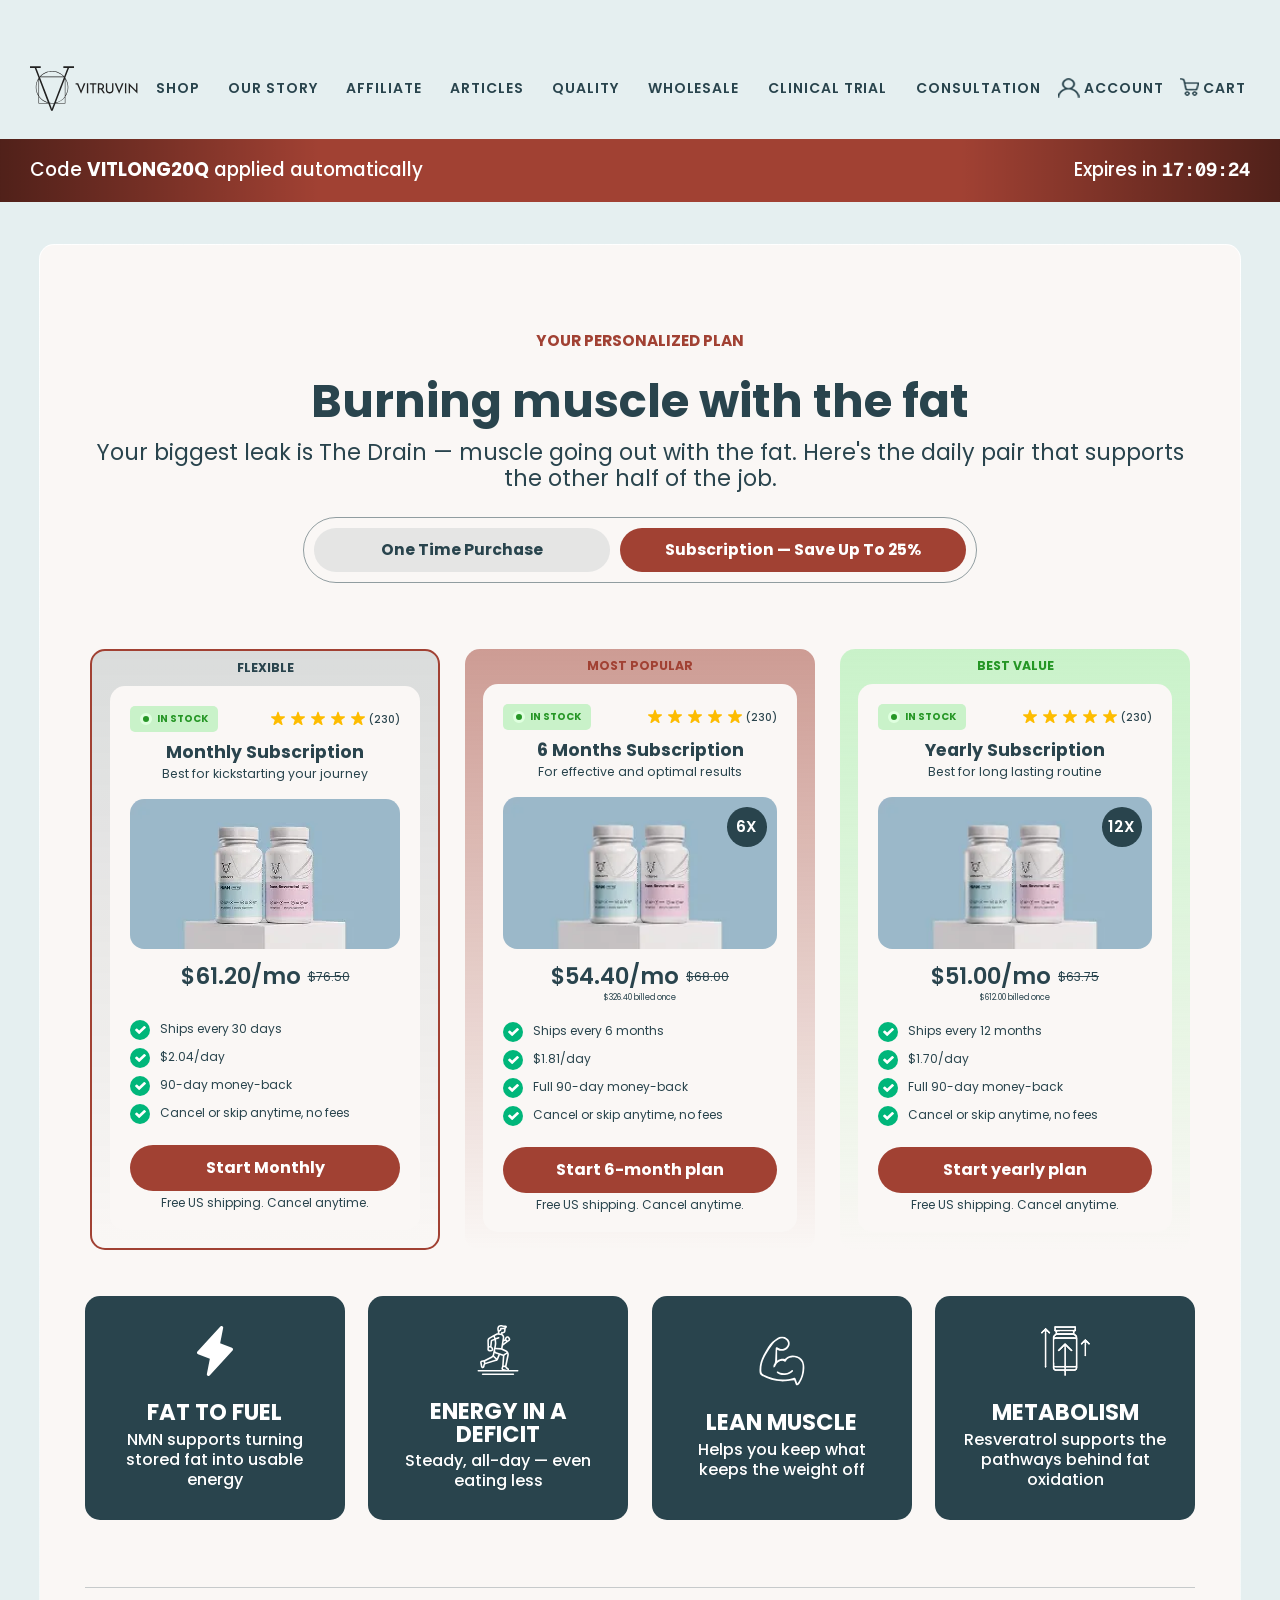
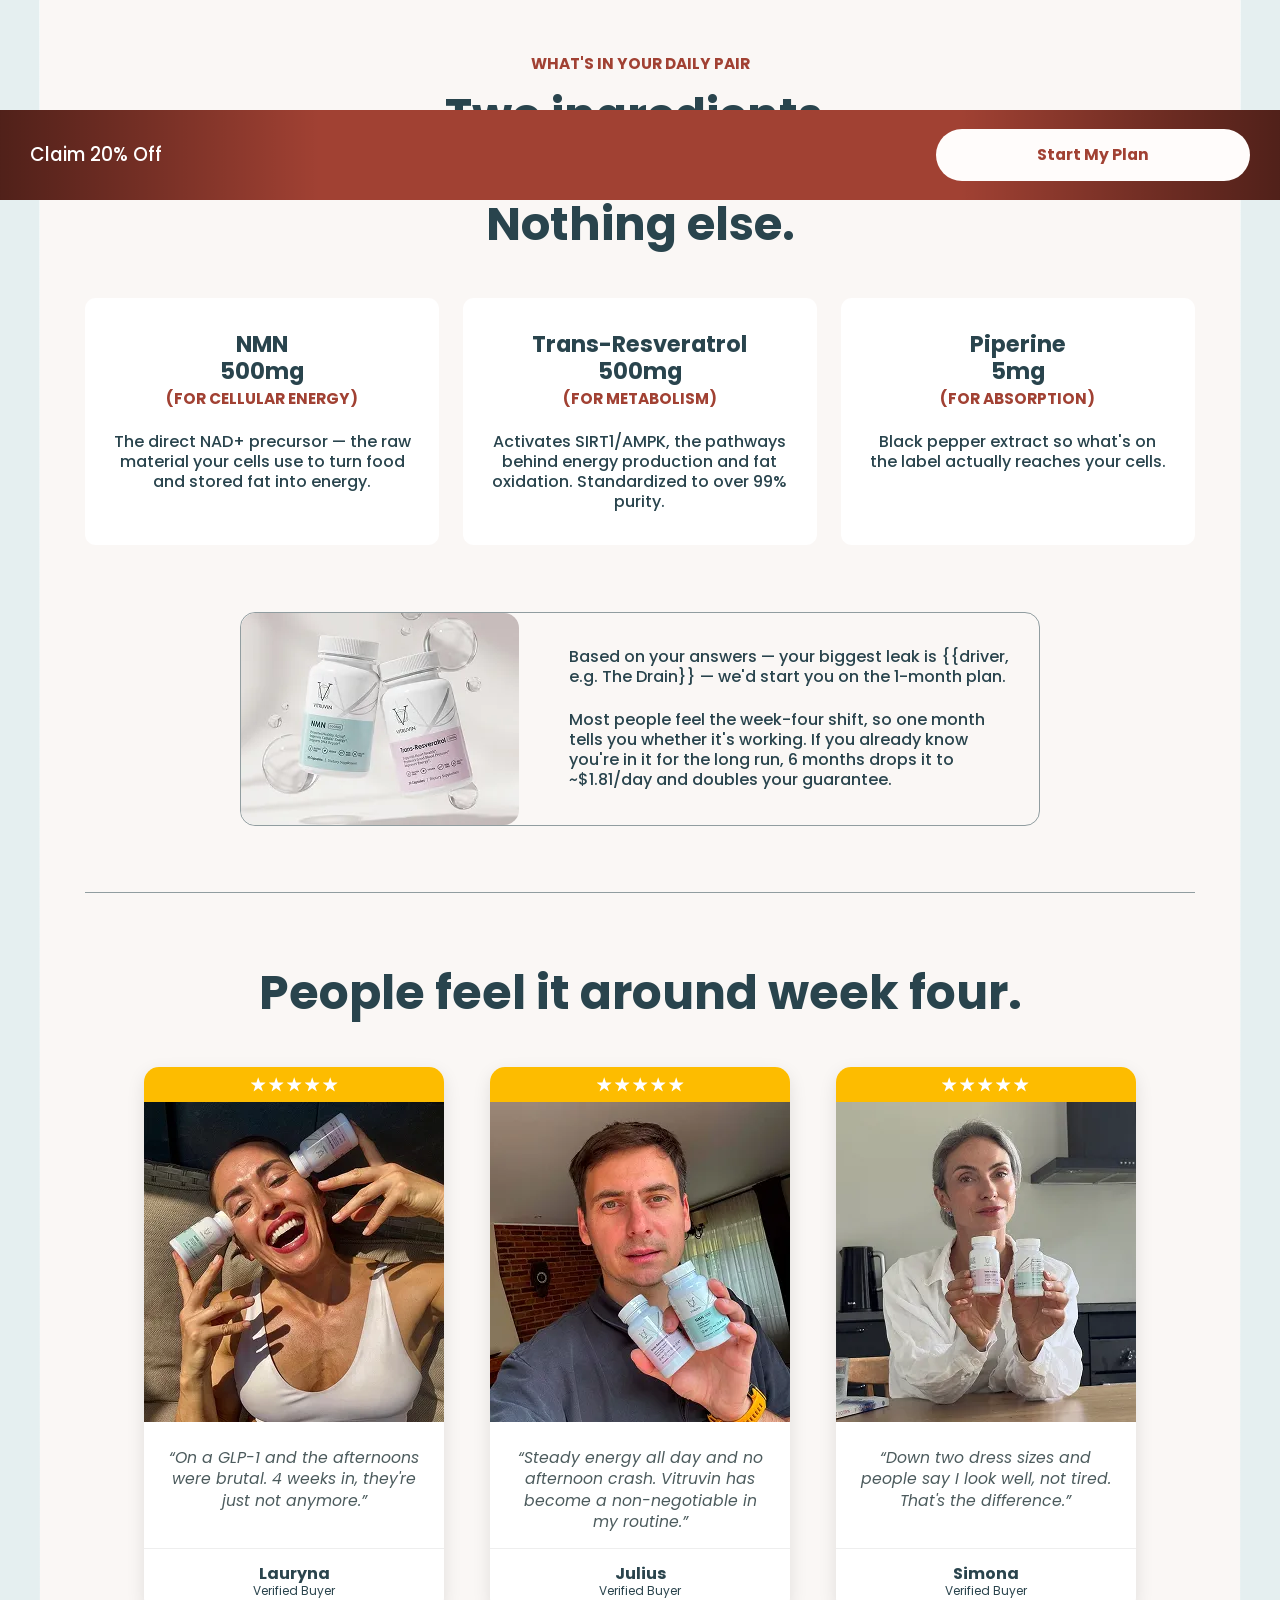
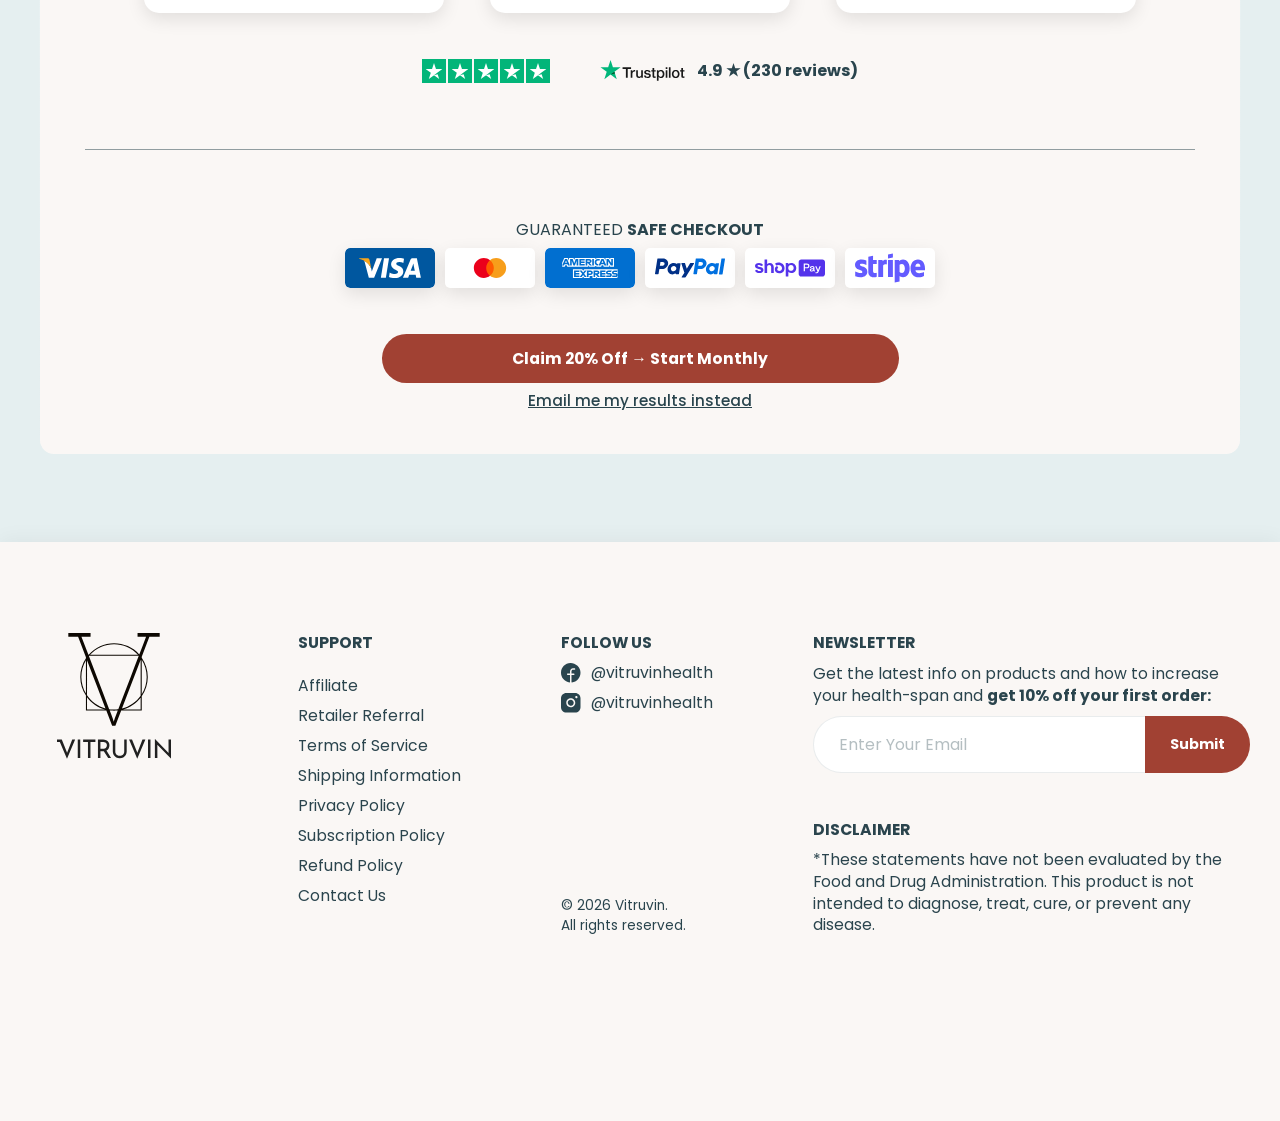
==== product.html @ 8a33e41d "Add files via upload" ====
<!DOCTYPE html>
<html lang="en">

<head>
	<meta charset="UTF-8">
	<meta http-equiv="X-UA-Compatible" content="IE=edge">
	<meta name="viewport" content="width=device-width, initial-scale=1.0">
	<meta name="description" content="Vitruvin">
	<link rel="stylesheet" href="css/main-styles.css">


	<title>Vitruvin</title>
</head>

<body>
	<div class="wrapper">
		<header class="quize-header">
			<div class="quize-header__container">
				<button class='burger-menu'>
					<span class="burger-menu__wrapper">
						<span class='burger-menu__line burger-menu__line-1'></span>
						<span class='burger-menu__line burger-menu__line-2'></span>
						<span class='burger-menu__line burger-menu__line-3'></span>
					</span>
				</button>
				<a href="/" class="quize-header__logo">
					<svg>
						<use xlink:href='img/icons/icons-sprite.svg#logo'></use>
					</svg>
				</a>
				<nav class='header-menu'>
					<ul class='header-menu__list'>
						<li class='header-menu__item'>
							<a href='#' class='header-menu__link'>Shop</a>
						</li>
						<li class='header-menu__item'>
							<a href='#' class='header-menu__link'>Our Story</a>
						</li>
						<li class='header-menu__item'>
							<a href='#' class='header-menu__link'>Affiliate</a>
						</li>
						<li class='header-menu__item'>
							<a href='#' class='header-menu__link'>Articles</a>
						</li>
						<li class='header-menu__item'>
							<a href='#' class='header-menu__link'>Quality</a>
						</li>
						<li class='header-menu__item'>
							<a href='#' class='header-menu__link'>Wholesale</a>
						</li>
						<li class='header-menu__item'>
							<a href='#' class='header-menu__link'>Clinical Trial</a>
						</li>
						<li class='header-menu__item'>
							<a href='#' class='header-menu__link'>Consultation</a>
						</li>
					</ul>
				</nav>
				<div class="quize-header__actions">
					<ul class="quize-header__list">
						<li class="quize-header__item" data-da=".header-menu__list,768,last">
							<a href="#" class="quize-header__link">
								<span class="quize-header__icon">
									<img src="img/icons/person-icon.png" alt="account icon">
								</span>
								<span class="quize-header__text">
									Account
								</span>
							</a>
						</li>
						<li class="quize-header__item">
							<a href="#" class="quize-header__link">
								<span class="quize-header__icon">
									<img src="img/icons/cart-icon.png" alt="cart icon">
								</span>
								<span class="quize-header__text">
									Cart 
								</span>
							</a>
						</li>
					</ul>
				</div>
			</div>
		</header>
		<div class="promotion">
			<div class="promotion__container">
				<div class="promotion__info">
					Code <strong>VITLONG20Q</strong> applied automatically
				</div>
				<div class="promotion__time">
					<span class="promotion__text">
						Expires in
					</span>
					<span class="promotion__time-counter" id="time-counter">

					</span>
				</div>
			</div>
		</div>
		<main class="page page-quize">
			<div class="page__wrapper">
				<section class='hero-products' aria-labelledby='hero-products-title'>
					<div class='hero-products__container hero-products__container-alt'>
						<div class="hero-products__label label">Your personalized plan</div>
						<h1 class="hero-products__title title" id="hero-products-title">
							Burning muscle with the fat
						</h1>
						<div class="hero-products__subtitle">
							Your biggest leak is The Drain — muscle going out with the fat. Here's the daily pair that
							supports the other half of
							the job.
						</div>
						<div class="body-hero-products" data-filter>
							<div class="header-body-hero">
								<div class="header-body-hero__buttons">
									<button type="button" class="header-body-hero__button header-body-hero__button-alt"
										data-filter-category="one-time">
										One Time Purchase
									</button>
									<button type="button" class="header-body-hero__button _active"
										data-filter-category="subscription">
										Subscription — save up to 25%
									</button>
								</div>
							</div>
							<div class="body-hero-products__content">
								<div class="body-hero-products__items">
									<div class="body-hero-products__item" data-filter-content="one-time">
										<div class="body-hero-products__columns">

											<div class="body-hero-products__column body-hero-products__column-one-time">
												<div class="body-hero-products__label">
													ONE TIME PURCHASE
												</div>
												<div class="body-hero-products__wrapper">
													<div class="body-hero-products__header">
														<div class="body-hero-products__stock">
															IN STOCK
														</div>
														<div class="body-hero-products__rating">
															<div class="body-hero-products__stars">
																<div class="body-hero-products__star">
																	<svg>
																		<use
																			xlink:href='img/icons/icons-sprite.svg#rating-star-alt'>
																		</use>
																	</svg>
																</div>
																<div class="body-hero-products__star">
																	<svg>
																		<use
																			xlink:href='img/icons/icons-sprite.svg#rating-star-alt'>
																		</use>
																	</svg>
																</div>
																<div class="body-hero-products__star">
																	<svg>
																		<use
																			xlink:href='img/icons/icons-sprite.svg#rating-star-alt'>
																		</use>
																	</svg>
																</div>
																<div class="body-hero-products__star">
																	<svg>
																		<use
																			xlink:href='img/icons/icons-sprite.svg#rating-star-alt'>
																		</use>
																	</svg>
																</div>
																<div class="body-hero-products__star">
																	<svg>
																		<use
																			xlink:href='img/icons/icons-sprite.svg#rating-star-alt'>
																		</use>
																	</svg>
																</div>
															</div>
															<div class="body-hero-products__counter">
																(230)
															</div>
														</div>
													</div>
													<h2 class="body-hero-products__title">
														Vitruvin Longevity (NMN, Resveratrol)
													</h2>

													<div class="body-hero-products__visual">
														<div class="body-hero-products__image">
															<img src="img/product/product-image.webp"
																alt="product-image">
														</div>

													</div>
													<div class="body-hero-products__price">
														<div class="body-hero-products__price-wrapper">
															<div class="body-hero-products__current-price">
																$68.00
															</div>
															<div class="body-hero-products__discount">
																$85.00
															</div>
														</div>
													</div>
													<div class="body-hero-products__adventages">
														<ul class="body-hero-products__list">
															<li class="body-hero-products__point">
																<div class="body-hero-products__icon">
																	<svg>
																		<use
																			xlink:href='img/icons/icons-sprite.svg#checkmark'>
																		</use>
																	</svg>
																</div>
																<div class="body-hero-products__text">
																	30-day supply - ships once
																</div>
															</li>
															<li class="body-hero-products__point">
																<div class="body-hero-products__icon">
																	<svg>
																		<use
																			xlink:href='img/icons/icons-sprite.svg#checkmark'>
																		</use>
																	</svg>
																</div>
																<div class="body-hero-products__text">
																	Free US shipping
																</div>
															</li>
															<li class="body-hero-products__point">
																<div class="body-hero-products__icon">
																	<svg>
																		<use
																			xlink:href='img/icons/icons-sprite.svg#checkmark'>
																		</use>
																	</svg>
																</div>
																<div class="body-hero-products__text">
																	$2.27/day
																</div>
															</li>
															<li class="body-hero-products__point">
																<div class="body-hero-products__icon">
																	<svg>
																		<use
																			xlink:href='img/icons/icons-sprite.svg#checkmark'>
																		</use>
																	</svg>
																</div>
																<div class="body-hero-products__text">
																	30-day money-back guarantee
																</div>
															</li>
														</ul>
													</div>
													<a href="" class="body-hero-products__button">
														Add to Cart
													</a>
												</div>
											</div>

										</div>
										<div class="order">
											<a href="#" class="order__button order__button-alt">Claim 20% Off → Start Monthly</a>
											<a href="#" class="order__button ">
												Email me my results instead
											</a>
										</div>
									</div>
									<div class="body-hero-products__item _show" data-filter-content="subscription">
										<div class="body-hero-products__columns">
											<div class="body-hero-products__column body-hero-products__column-flexible">
												<div class="body-hero-products__label">
													FLEXIBLE
												</div>
												<div class="body-hero-products__wrapper">
													<div class="body-hero-products__header">
														<div class="body-hero-products__stock">
															IN STOCK
														</div>
														<div class="body-hero-products__rating">
															<div class="body-hero-products__stars">
																<div class="body-hero-products__star">
																	<svg>
																		<use
																			xlink:href='img/icons/icons-sprite.svg#rating-star-alt'>
																		</use>
																	</svg>
																</div>
																<div class="body-hero-products__star">
																	<svg>
																		<use
																			xlink:href='img/icons/icons-sprite.svg#rating-star-alt'>
																		</use>
																	</svg>
																</div>
																<div class="body-hero-products__star">
																	<svg>
																		<use
																			xlink:href='img/icons/icons-sprite.svg#rating-star-alt'>
																		</use>
																	</svg>
																</div>
																<div class="body-hero-products__star">
																	<svg>
																		<use
																			xlink:href='img/icons/icons-sprite.svg#rating-star-alt'>
																		</use>
																	</svg>
																</div>
																<div class="body-hero-products__star">
																	<svg>
																		<use
																			xlink:href='img/icons/icons-sprite.svg#rating-star-alt'>
																		</use>
																	</svg>
																</div>
															</div>
															<div class="body-hero-products__counter">
																(230)
															</div>
														</div>
													</div>
													<h2 class="body-hero-products__title">
														Monthly Subscription
													</h2>
													<div class="body-hero-products__subtitle">
														Best for kickstarting your journey
													</div>
													<div class="body-hero-products__visual">
														<div class="body-hero-products__image">
															<img src="img/product/product-image.webp"
																alt="product-image">
														</div>

													</div>
													<div class="body-hero-products__price">
														<div class="body-hero-products__price-wrapper">
															<div class="body-hero-products__current-price">
																$61.20/mo
															</div>
															<div class="body-hero-products__discount">
																$76.50
															</div>
														</div>

													</div>
													<div class="body-hero-products__adventages">
														<ul class="body-hero-products__list">
															<li class="body-hero-products__point">
																<div class="body-hero-products__icon">
																	<svg>
																		<use
																			xlink:href='img/icons/icons-sprite.svg#checkmark'>
																		</use>
																	</svg>
																</div>
																<div class="body-hero-products__text">
																	Ships every 30 days
																</div>
															</li>
															<li class="body-hero-products__point">
																<div class="body-hero-products__icon">
																	<svg>
																		<use
																			xlink:href='img/icons/icons-sprite.svg#checkmark'>
																		</use>
																	</svg>
																</div>
																<div class="body-hero-products__text">
																	$2.04/day
																</div>
															</li>
															<li class="body-hero-products__point">
																<div class="body-hero-products__icon">
																	<svg>
																		<use
																			xlink:href='img/icons/icons-sprite.svg#checkmark'>
																		</use>
																	</svg>
																</div>
																<div class="body-hero-products__text">
																	90-day money-back
																</div>
															</li>
															<li class="body-hero-products__point">
																<div class="body-hero-products__icon">
																	<svg>
																		<use
																			xlink:href='img/icons/icons-sprite.svg#checkmark'>
																		</use>
																	</svg>
																</div>
																<div class="body-hero-products__text">
																	Cancel or skip anytime, no fees
																</div>
															</li>
														</ul>
													</div>
													<a href="" class="body-hero-products__button">
														Start Monthly
													</a>
													<div class="body-hero-products__disclaimer">
														Free US shipping. Cancel anytime.
													</div>
												</div>
											</div>
											<div class="body-hero-products__column body-hero-products__column-popular">
												<div class="body-hero-products__label">
													MOST POPULAR
												</div>
												<div class="body-hero-products__wrapper">
													<div class="body-hero-products__header">
														<div class="body-hero-products__stock">
															IN STOCK
														</div>
														<div class="body-hero-products__rating">
															<div class="body-hero-products__stars">
																<div class="body-hero-products__star">
																	<svg>
																		<use
																			xlink:href='img/icons/icons-sprite.svg#rating-star-alt'>
																		</use>
																	</svg>
																</div>
																<div class="body-hero-products__star">
																	<svg>
																		<use
																			xlink:href='img/icons/icons-sprite.svg#rating-star-alt'>
																		</use>
																	</svg>
																</div>
																<div class="body-hero-products__star">
																	<svg>
																		<use
																			xlink:href='img/icons/icons-sprite.svg#rating-star-alt'>
																		</use>
																	</svg>
																</div>
																<div class="body-hero-products__star">
																	<svg>
																		<use
																			xlink:href='img/icons/icons-sprite.svg#rating-star-alt'>
																		</use>
																	</svg>
																</div>
																<div class="body-hero-products__star">
																	<svg>
																		<use
																			xlink:href='img/icons/icons-sprite.svg#rating-star-alt'>
																		</use>
																	</svg>
																</div>
															</div>
															<div class="body-hero-products__counter">
																(230)
															</div>
														</div>
													</div>
													<h2 class="body-hero-products__title">
														6 Months Subscription
													</h2>
													<div class="body-hero-products__subtitle">
														For effective and optimal results
													</div>
													<div class="body-hero-products__visual">
														<div class="body-hero-products__image">
															<img src="img/product/product-image.webp"
																alt="product-image">
														</div>
														<div class="body-hero-products__quantity">
															6x
														</div>
													</div>
													<div class="body-hero-products__price">
														<div class="body-hero-products__price-wrapper">
															<div class="body-hero-products__current-price">
																$54.40/mo
															</div>
															<div class="body-hero-products__discount">
																$68.00
															</div>
														</div>
														<div class="body-hero-products__total">
															$326.40 billed once
														</div>
													</div>
													<div class="body-hero-products__adventages">
														<ul class="body-hero-products__list">
															<li class="body-hero-products__point">
																<div class="body-hero-products__icon">
																	<svg>
																		<use
																			xlink:href='img/icons/icons-sprite.svg#checkmark'>
																		</use>
																	</svg>
																</div>
																<div class="body-hero-products__text">
																	Ships every 6 months
																</div>
															</li>
															<li class="body-hero-products__point">
																<div class="body-hero-products__icon">
																	<svg>
																		<use
																			xlink:href='img/icons/icons-sprite.svg#checkmark'>
																		</use>
																	</svg>
																</div>
																<div class="body-hero-products__text">
																	$1.81/day
																</div>
															</li>
															<li class="body-hero-products__point">
																<div class="body-hero-products__icon">
																	<svg>
																		<use
																			xlink:href='img/icons/icons-sprite.svg#checkmark'>
																		</use>
																	</svg>
																</div>
																<div class="body-hero-products__text">
																	Full 90-day money-back
																</div>
															</li>
															<li class="body-hero-products__point">
																<div class="body-hero-products__icon">
																	<svg>
																		<use
																			xlink:href='img/icons/icons-sprite.svg#checkmark'>
																		</use>
																	</svg>
																</div>
																<div class="body-hero-products__text">
																	Cancel or skip anytime, no fees
																</div>
															</li>
														</ul>
													</div>
													<a href="" class="body-hero-products__button">
														Start 6-month plan
													</a>
													<div class="body-hero-products__disclaimer">
														Free US shipping. Cancel anytime.
													</div>
												</div>
											</div>
											<div class="body-hero-products__column body-hero-products__column-best">
												<div class="body-hero-products__label">
													BEST VALUE
												</div>
												<div class="body-hero-products__wrapper">
													<div class="body-hero-products__header">
														<div class="body-hero-products__stock">
															IN STOCK
														</div>
														<div class="body-hero-products__rating">
															<div class="body-hero-products__stars">
																<div class="body-hero-products__star">
																	<svg>
																		<use
																			xlink:href='img/icons/icons-sprite.svg#rating-star-alt'>
																		</use>
																	</svg>
																</div>
																<div class="body-hero-products__star">
																	<svg>
																		<use
																			xlink:href='img/icons/icons-sprite.svg#rating-star-alt'>
																		</use>
																	</svg>
																</div>
																<div class="body-hero-products__star">
																	<svg>
																		<use
																			xlink:href='img/icons/icons-sprite.svg#rating-star-alt'>
																		</use>
																	</svg>
																</div>
																<div class="body-hero-products__star">
																	<svg>
																		<use
																			xlink:href='img/icons/icons-sprite.svg#rating-star-alt'>
																		</use>
																	</svg>
																</div>
																<div class="body-hero-products__star">
																	<svg>
																		<use
																			xlink:href='img/icons/icons-sprite.svg#rating-star-alt'>
																		</use>
																	</svg>
																</div>
															</div>
															<div class="body-hero-products__counter">
																(230)
															</div>
														</div>
													</div>
													<h2 class="body-hero-products__title">
														Yearly Subscription
													</h2>
													<div class="body-hero-products__subtitle">
														Best for long lasting routine
													</div>
													<div class="body-hero-products__visual">
														<div class="body-hero-products__image">
															<img src="img/product/product-image.webp"
																alt="product-image">
														</div>
														<div class="body-hero-products__quantity">
															12x
														</div>
													</div>
													<div class="body-hero-products__price">
														<div class="body-hero-products__price-wrapper">
															<div class="body-hero-products__current-price">
																$51.00/mo
															</div>
															<div class="body-hero-products__discount">
																$63.75
															</div>
														</div>
														<div class="body-hero-products__total">
															$612.00 billed once
														</div>
													</div>
													<div class="body-hero-products__adventages">
														<ul class="body-hero-products__list">
															<li class="body-hero-products__point">
																<div class="body-hero-products__icon">
																	<svg>
																		<use
																			xlink:href='img/icons/icons-sprite.svg#checkmark'>
																		</use>
																	</svg>
																</div>
																<div class="body-hero-products__text">
																	Ships every 12 months
																</div>
															</li>
															<li class="body-hero-products__point">
																<div class="body-hero-products__icon">
																	<svg>
																		<use
																			xlink:href='img/icons/icons-sprite.svg#checkmark'>
																		</use>
																	</svg>
																</div>
																<div class="body-hero-products__text">
																	$1.70/day
																</div>
															</li>
															<li class="body-hero-products__point">
																<div class="body-hero-products__icon">
																	<svg>
																		<use
																			xlink:href='img/icons/icons-sprite.svg#checkmark'>
																		</use>
																	</svg>
																</div>
																<div class="body-hero-products__text">
																	Full 90-day money-back
																</div>
															</li>
															<li class="body-hero-products__point">
																<div class="body-hero-products__icon">
																	<svg>
																		<use
																			xlink:href='img/icons/icons-sprite.svg#checkmark'>
																		</use>
																	</svg>
																</div>
																<div class="body-hero-products__text">
																	Cancel or skip anytime, no fees
																</div>
															</li>
														</ul>
													</div>
													<a href="" class="body-hero-products__button">
														Start yearly plan
													</a>
													<div class="body-hero-products__disclaimer">
														Free US shipping. Cancel anytime.
													</div>
												</div>
											</div>
										</div>
									</div>
								</div>
							</div>
						</div>
					</div>
				</section>
				<div class='products-advantages'>
					<div class='products-advantages__container products-advantages__container-alt'>
						<div class="products-advantages__items">
							<article class="products-advantages__item">
								<div class="products-advantages__icon">
									<svg>
										<use xlink:href='img/icons/icons-sprite.svg#products-icon_01'></use>
									</svg>
								</div>
								<div class="products-advantages__info">
									<h3 class="products-advantages__title">
										FAT TO FUEL
									</h3>
									<div class="products-advantages__description">
										NMN supports turning stored fat into usable energy
									</div>
								</div>
							</article>
							<article class="products-advantages__item">
								<div class="products-advantages__icon">
									<svg>
										<use xlink:href='img/icons/icons-sprite.svg#products-icon_02'></use>
									</svg>
								</div>
								<div class="products-advantages__info">
									<h3 class="products-advantages__title">
										ENERGY
										IN A DEFICIT
									</h3>
									<div class="products-advantages__description">
										Steady, all-day — even eating less
									</div>
								</div>
							</article>
							<article class="products-advantages__item">
								<div class="products-advantages__icon">
									<svg>
										<use xlink:href='img/icons/icons-sprite.svg#products-icon_03'></use>
									</svg>
								</div>
								<div class="products-advantages__info">
									<h3 class="products-advantages__title">
										LEAN MUSCLE
									</h3>
									<div class="products-advantages__description">
										Helps you keep what keeps the weight off
									</div>
								</div>
							</article>
							<article class="products-advantages__item">
								<div class="products-advantages__icon">
									<img src="img/product/products-icon_01.png" alt="METABOLISM icon">
								</div>
								<div class="products-advantages__info">
									<h3 class="products-advantages__title">
										METABOLISM
									</h3>
									<div class="products-advantages__description">
										Resveratrol supports the pathways behind fat oxidation
									</div>
								</div>
							</article>
						</div>
					</div>
				</div>
				<section class='products-about' aria-labelledby='products-about-title'>
					<div class='products-about__container products-about__container-alt'>
						<div class="products-about__label label">
							WHAT'S IN YOUR DAILY PAIR
						</div>
						<h2 class="products-about__title title" id="roducts-about-title">
							Two ingredients.
							Research-level doses.
							Nothing else.
						</h2>
						<div class="products-about__items">
							<div class="products-about__item">
								<h3 class="products-about__headline">
									<span>NMN</span>
									<span>500mg</span>
								</h3>
								<div class="products-about__description">
									(FOR CELLULAR ENERGY)
								</div>
								<div class="products-about__text">
									The direct NAD+ precursor — the raw material your cells use to turn food and stored fat into energy.
								</div>
							</div>
							<div class="products-about__item">
								<h3 class="products-about__headline">
									<span>Trans-Resveratrol</span>
									<span>500mg</span>
								</h3>
								<div class="products-about__description">
									(FOR METABOLISM)
								</div>
								<div class="products-about__text">
									Activates SIRT1/AMPK, the pathways behind energy production and fat oxidation. Standardized to over 99% purity.
								</div>
							</div>
							<div class="products-about__item">
								<h3 class="products-about__headline">
									<span>Piperine</span>
									<span>5mg</span>
								</h3>
								<div class="products-about__description">
									(FOR ABSORPTION)
								</div>
								<div class="products-about__text">
									Black pepper extract so what's on the label actually reaches your cells.
								</div>
							</div>
						</div>
						<div class="products-about__row">
							<div class="products-about__image">
								<img src="img/product/product-image_02.webp" alt="product-image">
							</div>
							<div class="products-about__info">
								<p>
									Based on your answers — your biggest leak is {{driver, e.g. The Drain}} — we'd start you on the 1-month plan.
								</p>
								<p>
									Most people feel the week-four shift, so one month tells you whether it's working. If you already know you're in it for
									the long run, 6 months drops it to ~$1.81/day and doubles your guarantee.
								</p>
							</div>
						</div>
					</div>
				</section>
				<section class='products-reviews' aria-labelledby='products-reviews-title'>
					<div class='products-reviews__container products-reviews__container-alt'>
						<h2 class="products-reviews__title title" id="products-reviews-title">
							People feel it around week four.
						</h2>
						<div class="products-reviews__body">
							<div class="products-reviews__item">
								<div class="products-reviews__header">
									<div class="products-reviews__rating">
										<div class="products-reviews__star">
											<svg>
												<use xlink:href='img/icons/icons-sprite.svg#rating-star'></use>
											</svg>
										</div>
										<div class="products-reviews__star">
											<svg>
												<use xlink:href='img/icons/icons-sprite.svg#rating-star'></use>
											</svg>
										</div>
										<div class="products-reviews__star">
											<svg>
												<use xlink:href='img/icons/icons-sprite.svg#rating-star'></use>
											</svg>
										</div>
										<div class="products-reviews__star">
											<svg>
												<use xlink:href='img/icons/icons-sprite.svg#rating-star'></use>
											</svg>
										</div>
										<div class="products-reviews__star">
											<svg>
												<use xlink:href='img/icons/icons-sprite.svg#rating-star'></use>
											</svg>
										</div>
									</div>
								</div>
								<div class="products-reviews__image">
									<img src="img/product/product-image_03.webp" alt="products-reviews image">
								</div>
								<div class="products-reviews__info">
									<div class="products-reviews__text">
										“On a GLP-1 and the afternoons were brutal. 4 weeks in, they're just not anymore.”
									</div>
									<div class="products-reviews__details">
										<div class="products-reviews__name">
											Lauryna
										</div>
										<div class="products-reviews__posititon">
											Verified Buyer
										</div>
									</div>
								</div>
							</div>
							<div class="products-reviews__item">
								<div class="products-reviews__header">
									<div class="products-reviews__rating">
										<div class="products-reviews__star">
											<svg>
												<use xlink:href='img/icons/icons-sprite.svg#rating-star'></use>
											</svg>
										</div>
										<div class="products-reviews__star">
											<svg>
												<use xlink:href='img/icons/icons-sprite.svg#rating-star'></use>
											</svg>
										</div>
										<div class="products-reviews__star">
											<svg>
												<use xlink:href='img/icons/icons-sprite.svg#rating-star'></use>
											</svg>
										</div>
										<div class="products-reviews__star">
											<svg>
												<use xlink:href='img/icons/icons-sprite.svg#rating-star'></use>
											</svg>
										</div>
										<div class="products-reviews__star">
											<svg>
												<use xlink:href='img/icons/icons-sprite.svg#rating-star'></use>
											</svg>
										</div>
									</div>
								</div>
								<div class="products-reviews__image">
									<img src="img/product/product-image_04.webp" alt="products-reviews image">
								</div>
								<div class="products-reviews__info">
									<div class="products-reviews__text">
										“Steady energy all day and no
										afternoon crash. Vitruvin has become a non-negotiable
										in my routine.”
									</div>
									<div class="products-reviews__details">
										<div class="products-reviews__name">
											Julius
										</div>
										<div class="products-reviews__posititon">
											Verified Buyer
										</div>
									</div>
								</div>
							</div>
							<div class="products-reviews__item">
								<div class="products-reviews__header">
									<div class="products-reviews__rating">
										<div class="products-reviews__star">
											<svg>
												<use xlink:href='img/icons/icons-sprite.svg#rating-star'></use>
											</svg>
										</div>
										<div class="products-reviews__star">
											<svg>
												<use xlink:href='img/icons/icons-sprite.svg#rating-star'></use>
											</svg>
										</div>
										<div class="products-reviews__star">
											<svg>
												<use xlink:href='img/icons/icons-sprite.svg#rating-star'></use>
											</svg>
										</div>
										<div class="products-reviews__star">
											<svg>
												<use xlink:href='img/icons/icons-sprite.svg#rating-star'></use>
											</svg>
										</div>
										<div class="products-reviews__star">
											<svg>
												<use xlink:href='img/icons/icons-sprite.svg#rating-star'></use>
											</svg>
										</div>
									</div>
								</div>
								<div class="products-reviews__image">
									<img src="img/product/product-image_05.webp" alt="products-reviews image">
								</div>
								<div class="products-reviews__info">
									<div class="products-reviews__text">
										“Down two dress sizes and people say I look well, not tired. That's the difference.”
									</div>
									<div class="products-reviews__details">
										<div class="products-reviews__name">
											Simona
										</div>
										<div class="products-reviews__posititon">
											Verified Buyer
										</div>
									</div>
								</div>
							</div>
						</div>
						<div class="products-reviews__footer">
							<div class="products-reviews__trustpilot-stars">
								<svg>
									<use xlink:href='img/icons/icons-sprite.svg#trustpilot-stars'></use>
								</svg>
							</div>
							<div class="products-reviews__trustpilot-rating">
								<div class="products-reviews__trustpilot-logo">
									<svg>
										<use xlink:href='img/icons/icons-sprite.svg#trustpilot-logo'></use>
									</svg>
								</div>
								<div class="products-reviews__trustpilot-counter">
									4.9 ★ (230 reviews)
								</div>
							</div>
						</div>
					</div>
				</section>
				<section class='products-payment' aria-labelledby='products-payment-title'>
					<div class='products-payment__container products-payment__container-alt'>
						<h2 class="products-payment__title" id="products-payment-title">
							GUARANTEED <strong>SAFE CHECKOUT</strong>
						</h2>
						<div class="products-payment__items">
							<div class="products-payment__item">
								<svg>
									<use xlink:href='img/icons/icons-sprite.svg#payment-icon_01'></use>
								</svg>
							</div>
							<div class="products-payment__item">
								<svg>
									<use xlink:href='img/icons/icons-sprite.svg#payment-icon_02'></use>
								</svg>
							</div>
							<div class="products-payment__item">
								<svg>
									<use xlink:href='img/icons/icons-sprite.svg#payment-icon_03'></use>
								</svg>
							</div>
							<div class="products-payment__item">
								<svg>
									<use xlink:href='img/icons/icons-sprite.svg#payment-icon_04'></use>
								</svg>
							</div>
							<div class="products-payment__item">
								<svg>
									<use xlink:href='img/icons/icons-sprite.svg#payment-icon_05'></use>
								</svg>
							</div>
							<div class="products-payment__item">
								<svg>
									<use xlink:href='img/icons/icons-sprite.svg#payment-icon_06'></use>
								</svg>
							</div>
						</div>
						<div class="order">
							<a href="#" class="order__button order__button-alt">Claim 20% Off → Start Monthly</a>
							<a href="#" class="order__button ">
								Email me my results instead
							</a>
						</div>
					</div>
				</section>
			</div>
		</main>
		<footer class="footer">
			<div class="footer__container">
				<a href="/" class="footer__logo" aria-label="logo/ homepage link">
					<svg>
						<use xlink:href='img/icons/icons-sprite.svg#vertical-logo'></use>
					</svg>
				</a>
				<div class="footer__actions">
					<div class="footer__column">
						<h2 class="footer__title footer__title-alt">
							SUPPORT
						</h2>
						<nav class="footer__menu">
							<ul class="footer__list">
								<li class="footer__item">
									<a href="#" class="footer__link">
										Affiliate
									</a>
								</li>
								<li class="footer__item">
									<a href="#" class="footer__link">
										Retailer Referral
									</a>
								</li>
								<li class="footer__item">
									<a href="#" class="footer__link">
										Terms of Service
									</a>
								</li>
								<li class="footer__item">
									<a href="#" class="footer__link">
										Shipping Information
									</a>
								</li>
								<li class="footer__item">
									<a href="#" class="footer__link">
										Privacy Policy
									</a>
								</li>
								<li class="footer__item">
									<a href="#" class="footer__link">
										Subscription Policy
									</a>
								</li>
								<li class="footer__item">
									<a href="#" class="footer__link">
										Refund Policy
									</a>
								</li>
								<li class="footer__item">
									<a href="#" class="footer__link">
										Contact Us
									</a>
								</li>
							</ul>
						</nav>
					</div>
					<div class="footer__column">
						<h2 class="footer__title">
							FOLLOW US
						</h2>
						<nav class="footer__menu">
							<ul class="footer__list">
								<li class="footer__item">
									<a href="#" class="footer__link">
										<span class="footer__icon">
											<svg>
												<use xlink:href='img/icons/icons-sprite.svg#social_01'></use>
											</svg>
										</span>
										@vitruvinhealth
									</a>
								</li>
								<li class="footer__item">
									<a href="#" class="footer__link">
										<span class="footer__icon">
											<svg>
												<use xlink:href='img/icons/icons-sprite.svg#social_02'></use>
											</svg>
										</span>
										@vitruvinhealth
									</a>
								</li>
							</ul>
						</nav>
						<div class="footer__copy">
							<span>© 2026 Vitruvin.</span>
							All rights reserved.
						</div>
					</div>
				</div>
				<div class="footer__column">
					<h2 class="footer__title">
						NEWSLETTER
					</h2>
					<div class="footer__text">
						Get the latest info on products and how to increase your health-span and <strong>get 10% off
							your first order:</strong>
					</div>
					<form action="#" class="form-footer">
						<div class="form-footer__item">
							<input type="email" id="userEmail" name="User Email" autocomplete="email"
								class="form-footer__input" placeholder="Enter Your Email">
							<button type="submit" class="form-footer__button">
								Submit
							</button>
						</div>
					</form>
					<h3 class="footer__title">
						DISCLAIMER
					</h3>
					<div class="footer__text">
						*These statements have not been evaluated by the Food and Drug
						Administration. This product is not intended to diagnose, treat,
						cure, or prevent any disease.
					</div>
				</div>
				<div class="footer__copy footer__copy-tablet">
					<span>© 2026 Vitruvin.</span>
					All rights reserved.
				</div>
			</div>
		</footer>
	</div>
	<div class="sticky-cta" data-scroll-anim>
		<div class="sticky-cta__container">
			<div class="sticky-cta__discount">
				Claim 20% Off
			</div>
			<a href="#" class="sticky-cta__button">Start My Plan</a>
		</div>
	</div>
	<script src="js/script.js"></script>
</body>

</html>
---- css/main-styles.css ----
* {
  padding: 0;
  margin: 0;
  border: 0;
}

*, *:before, *:after {
  -webkit-box-sizing: border-box;
  box-sizing: border-box;
}

:focus, :active {
  outline: none;
}

a:focus, a:active {
  outline: none;
}

nav, footer, header, aside {
  display: block;
}

html, body {
  height: 100%;
  width: 100%;
  font-size: 100%;
  line-height: 1;
  -ms-text-size-adjust: 100%;
  -moz-text-size-adjust: 100%;
  -webkit-text-size-adjust: 100%;
  -webkit-font-smoothing: antialiased;
}

input, button, textarea {
  font-family: inherit;
}

textarea {
  resize: none;
}

input::-ms-clear {
  display: none;
}

button {
  cursor: pointer;
  background: transparent;
}

button::-moz-focus-inner {
  padding: 0;
  border: 0;
}

a, a:visited {
  text-decoration: none;
}

a:hover {
  text-decoration: none;
}

ul li {
  list-style: none;
}

img {
  vertical-align: top;
  max-width: 100%;
}

h1, h2, h3, h4, h5, h6 {
  font-size: inherit;
  font-weight: 400;
}

input::-webkit-outer-spin-button,
input::-webkit-inner-spin-button {
  -webkit-appearance: none;
  margin: 0;
}

input[type=number] {
  -moz-appearance: textfield;
}

@font-face {
  font-family: "Poppins";
  src: url("../fonts/Poppins/Poppins-Light.woff2") format("woff2");
  font-weight: 300;
  font-style: normal;
  font-display: swap;
}
@font-face {
  font-family: "Poppins";
  src: url("../fonts/Poppins/Poppins-Regular.woff2") format("woff2");
  font-weight: 400;
  font-style: normal;
  font-display: swap;
}
@font-face {
  font-family: "Poppins";
  src: url("../fonts/Poppins/Poppins-Italic.woff2") format("woff2");
  font-weight: 400;
  font-style: italic;
  font-display: swap;
}
@font-face {
  font-family: "Poppins";
  src: url("../fonts/Poppins/Poppins-Medium.woff2") format("woff2");
  font-weight: 500;
  font-style: normal;
  font-display: swap;
}
@font-face {
  font-family: "Poppins";
  src: url("../fonts/Poppins/Poppins-SemiBold.woff2") format("woff2");
  font-weight: 600;
  font-style: normal;
  font-display: swap;
}
@font-face {
  font-family: "Poppins";
  src: url("../fonts/Poppins/Poppins-Bold.woff2") format("woff2");
  font-weight: 700;
  font-style: normal;
  font-display: swap;
}
@font-face {
  font-family: "Geist Mono";
  src: url("../fonts/GeistMono/GeistMono-Bold.woff2") format("woff2");
  font-weight: 700;
  font-style: normal;
  font-display: swap;
}
:root {
  --font-family: "Poppins", sans-serif;
  --font4: "Geist Mono", sans-serif;
}

html,
body {
  height: 100%;
}

body {
  line-height: 125%;
  font-family: var(--font-family);
  color: #000;
  font-size: 16px;
  color: #29444d;
  -webkit-font-smoothing: antialiased;
  -moz-osx-font-smoothing: grayscale;
  text-rendering: optimizeLegibility;
}
body._lock {
  overflow: hidden;
}
body:has(.page-quize) {
  background: #e5eff0;
}
body:has(.sticky-cta) .footer {
  padding-bottom: 190px;
}
@media (max-width: 1460px) {
  body:has(.sticky-cta) .footer {
    padding-bottom: calc(159px + 31 * (100vw - 390px) / 1070);
  }
}

.wrapper {
  overflow: hidden;
  min-height: 100%;
  display: -webkit-box;
  display: -ms-flexbox;
  display: flex;
  -webkit-box-orient: vertical;
  -webkit-box-direction: normal;
      -ms-flex-direction: column;
          flex-direction: column;
}

.page {
  -webkit-box-flex: 1;
      -ms-flex: 1 1 auto;
          flex: 1 1 auto;
}
.page:has(.page__wrapper) {
  padding-inline: 30px;
}

[class*=__container] {
  max-width: 1460px;
  margin: 0 auto;
  padding: 0 30px;
}

[class*=__container-alt] {
  max-width: 1460px;
  padding-inline: 50px;
}
@media (max-width: 1460px) {
  [class*=__container-alt] {
    padding-inline: calc(20px + 30 * (100vw - 390px) / 1070);
  }
}

@-webkit-keyframes showBlock {
  0% {
    opacity: 0;
  }
  100% {
    opacity: 1;
  }
}

@keyframes showBlock {
  0% {
    opacity: 0;
  }
  100% {
    opacity: 1;
  }
}
@-webkit-keyframes blink {
  0% {
    opacity: 1;
  }
  100% {
    opacity: 0;
  }
}
@keyframes blink {
  0% {
    opacity: 1;
  }
  100% {
    opacity: 0;
  }
}
.header {
  background: #29444d;
  padding: 70px 0 30px;
  border-bottom: 1px solid #fff;
}
@media (min-width: 480px) {
  .header {
    padding: 30px 0;
  }
}
.header__logo {
  color: #fff;
}
@media (max-width: 480px) {
  .header__logo {
    display: -webkit-box;
    display: -ms-flexbox;
    display: flex;
    -webkit-box-align: center;
        -ms-flex-align: center;
            align-items: center;
    -webkit-box-pack: center;
        -ms-flex-pack: center;
            justify-content: center;
  }
}
.header__logo svg {
  width: 144px;
  height: 60px;
  display: -webkit-box;
  display: -ms-flexbox;
  display: flex;
  -webkit-box-align: center;
      -ms-flex-align: center;
          align-items: center;
  -webkit-box-pack: center;
      -ms-flex-pack: center;
          justify-content: center;
}
.header__logo svg svg {
  width: 144px;
  height: 60px;
}

.hero {
  position: relative;
  padding: 0 0 50px;
}
@media (max-width: 767.98px) {
  .hero {
    background: #29444d;
  }
}
@media (min-width: 768.98px) {
  .hero {
    padding: 100px 0;
  }
}
.hero__back {
  position: relative;
}
@media (min-width: 768.98px) {
  .hero__back {
    position: absolute;
    width: 100%;
    height: 100%;
    top: 0;
    left: 0;
    z-index: -1;
  }
}
.hero__back-01 {
  position: absolute;
  width: 100%;
  height: 100%;
  top: 0;
  left: 0;
  z-index: 2;
  mix-blend-mode: multiply;
}
@media (min-width: 768.98px) {
  .hero__back-01 {
    background: rgba(41, 68, 77, 0.7);
  }
}
@media (max-width: 767.98px) {
  .hero__back-01 {
    background: rgba(41, 68, 77, 0.85);
  }
}
.hero__back-02 {
  position: absolute;
  width: 100%;
  height: 100%;
  top: 0;
  left: 0;
}
@media (min-width: 768.98px) {
  .hero__back-02 {
    width: 115%;
    z-index: 2;
    background: -webkit-gradient(linear, left top, right top, color-stop(43.49%, #29444d), color-stop(61.33%, rgba(41, 68, 77, 0)));
    background: linear-gradient(90deg, #29444d 43.49%, rgba(41, 68, 77, 0) 61.33%);
  }
}
@media (max-width: 767.98px) {
  .hero__back-02 {
    background: -webkit-gradient(linear, left bottom, left top, from(#29444d), color-stop(15.8%, rgba(41, 68, 77, 0)));
    background: linear-gradient(360deg, #29444d 0%, rgba(41, 68, 77, 0) 15.8%);
    z-index: 3;
  }
}
@media (min-width: 768.98px) {
  .hero__back-03 {
    position: absolute;
    width: 100%;
    height: 100%;
    top: 0;
    left: 0;
    z-index: 2;
    background: -webkit-gradient(linear, left bottom, left top, from(#29444d), color-stop(26.64%, rgba(41, 68, 77, 0)));
    background: linear-gradient(360deg, #29444d 0%, rgba(41, 68, 77, 0) 26.64%);
  }
}
@media (min-width: 768.98px) {
  .hero__back-04 {
    position: absolute;
    width: 100%;
    height: 100%;
    top: 0;
    left: 0;
    z-index: 2;
    background: -webkit-gradient(linear, left top, left bottom, from(#29444d), color-stop(24.35%, rgba(41, 68, 77, 0)));
    background: linear-gradient(180deg, #29444d 0%, rgba(41, 68, 77, 0) 24.35%);
  }
}
.hero__back-05 {
  width: 100%;
  display: block;
  background: url(../img/hero/hero-back.webp) center top/cover no-repeat;
}
@media (min-width: 768.98px) {
  .hero__back-05 {
    position: absolute;
    width: 100%;
    height: 100%;
    top: 0;
    right: 0;
    z-index: 1;
    mix-blend-mode: multiply;
    background: url(../img/hero/hero-back-desktop.webp) center top/cover no-repeat;
  }
}
@media (max-width: 767.98px) {
  .hero__back-05 {
    aspect-ratio: 39/25;
  }
}
.hero__back img {
  position: absolute;
  width: 50%;
  height: 100%;
  top: 0;
  right: 0;
  -o-object-fit: cover;
     object-fit: cover;
  -o-object-position: right top;
     object-position: right top;
  z-index: 1;
}

.body-hero {
  padding-top: 100px;
}
@media (max-width: 1460px) {
  .body-hero {
    padding-top: calc(30px + 70 * (100vw - 390px) / 1070);
  }
}
.body-hero {
  padding-bottom: 40px;
}
@media (max-width: 1460px) {
  .body-hero {
    padding-bottom: calc(30px + 10 * (100vw - 390px) / 1070);
  }
}
.body-hero {
  padding-inline: 50px;
}
@media (max-width: 1460px) {
  .body-hero {
    padding-inline: calc(20px + 30 * (100vw - 390px) / 1070);
  }
}
.body-hero {
  backdrop-filter: blur(30px);
  background: rgba(250, 247, 245, 0.9);
  border: 1px solid rgba(255, 255, 255, 0.25);
  border-radius: 20px;
  max-width: 800px;
  -webkit-box-sizing: border-box;
          box-sizing: border-box;
}
.body-hero__header {
  font-weight: 700;
  font-size: 16px;
}
@media (max-width: 1460px) {
  .body-hero__header {
    font-size: calc(12px + 4 * (100vw - 390px) / 1070);
  }
}
.body-hero__header {
  line-height: 125%;
  text-align: center;
  color: #a14133;
  margin-bottom: 25px;
}
@media (max-width: 1460px) {
  .body-hero__header {
    margin-bottom: calc(15px + 10 * (100vw - 390px) / 1070);
  }
}
.body-hero__body {
  width: 100%;
  display: block;
}
@media (max-width: 400px) {
  .body-hero__body {
    width: calc(100% + 2px);
    margin-left: -1px;
  }
}
.body-hero__body:not(:last-child) {
  margin-bottom: 50px;
}
@media (max-width: 1460px) {
  .body-hero__body:not(:last-child) {
    margin-bottom: calc(30px + 20 * (100vw - 390px) / 1070);
  }
}
.body-hero__about {
  display: -webkit-box;
  display: -ms-flexbox;
  display: flex;
  -webkit-box-pack: justify;
      -ms-flex-pack: justify;
          justify-content: space-between;
  -webkit-box-align: center;
      -ms-flex-align: center;
          align-items: center;
  border: 1px solid rgba(41, 68, 77, 0.15);
  border-radius: 10px;
  padding: 20px;
  background: #fff;
  gap: 15px;
  -webkit-box-orient: vertical;
  -webkit-box-direction: normal;
      -ms-flex-direction: column;
          flex-direction: column;
  margin-bottom: 10px;
}
@media (max-width: 1460px) {
  .body-hero__about {
    margin-bottom: calc(15px + -5 * (100vw - 390px) / 1070);
  }
}
@media (min-width: 570px) {
  .body-hero__about {
    -webkit-box-orient: horizontal;
    -webkit-box-direction: normal;
        -ms-flex-direction: row;
            flex-direction: row;
    gap: 25px;
  }
}
@media (min-width: 767.98px) {
  .body-hero__about {
    gap: 54px;
  }
}
@media (min-width: 991.9808px) {
  .body-hero__about {
    padding: 15px 50px;
  }
}
.body-hero__trustpilot {
  width: 100%;
  display: -webkit-box;
  display: -ms-flexbox;
  display: flex;
  -webkit-box-orient: vertical;
  -webkit-box-direction: normal;
      -ms-flex-direction: column;
          flex-direction: column;
  -webkit-box-align: center;
      -ms-flex-align: center;
          align-items: center;
  padding-bottom: 15px;
  position: relative;
}
.body-hero__trustpilot::after {
  content: "";
  position: absolute;
  width: 100%;
  height: 1px;
  right: 0;
  top: 100%;
  -webkit-transform: translate(0, -50%);
      -ms-transform: translate(0, -50%);
          transform: translate(0, -50%);
  background: rgba(41, 68, 77, 0.15);
}
@media (min-width: 570px) {
  .body-hero__trustpilot {
    -webkit-box-flex: 0;
        -ms-flex: 0 0 auto;
            flex: 0 0 auto;
  }
  .body-hero__trustpilot::after {
    content: "";
    position: absolute;
    width: 1px;
    height: 66px;
    right: 0;
    top: 50%;
    -webkit-transform: translate(0, -50%);
        -ms-transform: translate(0, -50%);
            transform: translate(0, -50%);
    background: rgba(41, 68, 77, 0.15);
  }
}
@media (min-width: 570px) {
  .body-hero__trustpilot {
    width: auto;
    padding-bottom: 0;
    padding-right: 25px;
  }
}
@media (min-width: 767.98px) {
  .body-hero__trustpilot {
    padding-right: 54px;
  }
}
.body-hero__trustpilot-logo {
  width: 116px;
  height: 28px;
  display: -webkit-box;
  display: -ms-flexbox;
  display: flex;
  -webkit-box-align: center;
      -ms-flex-align: center;
          align-items: center;
  -webkit-box-pack: center;
      -ms-flex-pack: center;
          justify-content: center;
}
.body-hero__trustpilot-logo svg {
  width: 116px;
  height: 28px;
}
.body-hero__trustpilot-logo {
  margin-bottom: 5px;
}
.body-hero__trustpilot-text {
  font-weight: 700;
  font-size: 16px;
  line-height: 100%;
  color: #29444d;
}
.body-hero__item {
  display: -webkit-box;
  display: -ms-flexbox;
  display: flex;
  -webkit-box-align: center;
      -ms-flex-align: center;
          align-items: center;
  gap: 10px;
}
@media (max-width: 1460px) {
  .body-hero__item {
    gap: calc(20px + -10 * (100vw - 390px) / 1070);
  }
}
.body-hero__item:not(:last-child) {
  margin-bottom: 10px;
}
.body-hero__item-icon {
  -webkit-box-flex: 0;
      -ms-flex: 0 0 40px;
          flex: 0 0 40px;
}
@media (min-width: 767.98px) {
  .body-hero__item-icon {
    -webkit-box-flex: 0;
        -ms-flex: 0 0 30px;
            flex: 0 0 30px;
  }
}
.body-hero__item-icon img {
  width: 100%;
  -o-object-fit: contain;
     object-fit: contain;
}
.body-hero__item-text {
  font-weight: 400;
  font-size: 12px;
  line-height: 133%;
  color: #29444d;
}
.body-hero__review {
  display: grid;
  grid-template-columns: 40px 1fr;
  -webkit-column-gap: 20px;
     -moz-column-gap: 20px;
          column-gap: 20px;
}
@media (max-width: 1460px) {
  .body-hero__review {
    -webkit-column-gap: calc(10px + 10 * (100vw - 390px) / 1070);
       -moz-column-gap: calc(10px + 10 * (100vw - 390px) / 1070);
            column-gap: calc(10px + 10 * (100vw - 390px) / 1070);
  }
}
.body-hero__review {
  row-gap: 5px;
}
@media (max-width: 1460px) {
  .body-hero__review {
    row-gap: calc(15px + -10 * (100vw - 390px) / 1070);
  }
}
.body-hero__review {
  border: 1px solid rgba(41, 68, 77, 0.15);
  border-radius: 10px;
  padding-block: 20px;
  padding-inline: 30px;
}
@media (max-width: 1460px) {
  .body-hero__review {
    padding-inline: calc(20px + 10 * (100vw - 390px) / 1070);
  }
}
.body-hero__review {
  background: #fff;
}
@media (min-width: 570px) {
  .body-hero__review {
    grid-template-columns: 85px 1fr;
  }
}
.body-hero__review:not(:last-child) {
  margin-bottom: 50px;
}
@media (max-width: 1460px) {
  .body-hero__review:not(:last-child) {
    margin-bottom: calc(30px + 20 * (100vw - 390px) / 1070);
  }
}
.body-hero__review-avatar {
  border-radius: 50%;
  overflow: hidden;
  width: 40px;
  height: 40px;
  grid-row-start: 2;
  grid-row-end: 3;
}
@media (min-width: 570px) {
  .body-hero__review-avatar {
    grid-row-start: 1;
    grid-row-end: 3;
    width: 85px;
    height: 85px;
  }
}
.body-hero__review-text {
  font-weight: 400;
  font-size: 12px;
  line-height: 133%;
  color: #29444d;
}
@media (max-width: 569px) {
  .body-hero__review-text {
    grid-column-start: 1;
    grid-column-end: 3;
  }
}
.body-hero__review-name {
  font-weight: 700;
  font-size: 12px;
  line-height: 133%;
  color: #29444d;
  -ms-flex-item-align: center;
      align-self: center;
}
.body-hero__footer-list {
  display: -webkit-box;
  display: -ms-flexbox;
  display: flex;
  gap: 50px;
}
@media (max-width: 1460px) {
  .body-hero__footer-list {
    gap: calc(17px + 33 * (100vw - 390px) / 1070);
  }
}
.body-hero__footer-list {
  -webkit-box-pack: center;
      -ms-flex-pack: center;
          justify-content: center;
  -webkit-box-align: center;
      -ms-flex-align: center;
          align-items: center;
  text-align: center;
}
.body-hero__footer-item {
  font-weight: 500;
  font-size: 16px;
}
@media (max-width: 1460px) {
  .body-hero__footer-item {
    font-size: calc(10px + 6 * (100vw - 390px) / 1070);
  }
}
.body-hero__footer-item {
  line-height: 100%;
  color: #29444d;
}
.body-hero__footer-item:not(:last-child) {
  position: relative;
  padding-right: 50px;
}
@media (max-width: 1460px) {
  .body-hero__footer-item:not(:last-child) {
    padding-right: calc(17px + 33 * (100vw - 390px) / 1070);
  }
}
.body-hero__footer-item:not(:last-child)::after {
  content: "";
  position: absolute;
  width: 1px;
  height: 100%;
  top: 0;
  right: 0;
  background: rgba(41, 68, 77, 0.25);
}
@media (min-width: 390px) {
  .body-hero__footer-item {
    text-wrap: nowrap;
  }
}

.hero-body-quiz-header__item:not(._active) {
  display: none;
}
.hero-body-quiz-header__item._anim {
  -webkit-animation: showBlock 0.7s linear forwards;
          animation: showBlock 0.7s linear forwards;
}
.hero-body-quiz-header__title {
  font-weight: 700;
  font-size: 51px;
}
@media (max-width: 1460px) {
  .hero-body-quiz-header__title {
    font-size: calc(24px + 27 * (100vw - 390px) / 1070);
  }
}
.hero-body-quiz-header__title {
  text-align: center;
  color: #29444d;
  margin-bottom: 25px;
}
@media (max-width: 1460px) {
  .hero-body-quiz-header__title {
    margin-bottom: calc(15px + 10 * (100vw - 390px) / 1070);
  }
}
.hero-body-quiz-header__title {
  line-height: 125%;
}
@media (min-width: 480px) {
  .hero-body-quiz-header__title {
    line-height: 118%;
  }
}
.hero-body-quiz-header__subtitle {
  font-weight: 400;
  font-size: 24px;
}
@media (max-width: 1460px) {
  .hero-body-quiz-header__subtitle {
    font-size: calc(16px + 8 * (100vw - 390px) / 1070);
  }
}
.hero-body-quiz-header__subtitle {
  text-align: center;
  color: #29444d;
  line-height: 138%;
  margin-bottom: 50px;
}
@media (max-width: 1460px) {
  .hero-body-quiz-header__subtitle {
    margin-bottom: calc(30px + 20 * (100vw - 390px) / 1070);
  }
}
@media (min-width: 480px) {
  .hero-body-quiz-header__subtitle {
    line-height: 125%;
  }
}

.hero-body-quiz__item:not(._active) {
  display: none;
}
.hero-body-quiz__item._anim {
  -webkit-animation: showBlock 0.7s linear forwards;
          animation: showBlock 0.7s linear forwards;
}
.hero-body-quiz__question {
  font-weight: 700;
  font-size: 16px;
  line-height: 138%;
  text-align: center;
  color: #29444d;
  margin-bottom: 10px;
}
@media (max-width: 1460px) {
  .hero-body-quiz__question {
    margin-bottom: calc(15px + -5 * (100vw - 390px) / 1070);
  }
}
.hero-body-quiz__answers-row {
  display: -webkit-box;
  display: -ms-flexbox;
  display: flex;
  -webkit-box-align: center;
      -ms-flex-align: center;
          align-items: center;
  gap: 10px;
}
@media (max-width: 1460px) {
  .hero-body-quiz__answers-row {
    gap: calc(15px + -5 * (100vw - 390px) / 1070);
  }
}
@media (max-width: 580px) {
  .hero-body-quiz__answers-row {
    -webkit-box-orient: vertical;
    -webkit-box-direction: normal;
        -ms-flex-direction: column;
            flex-direction: column;
  }
}
.hero-body-quiz__answers-row {
  max-width: 592px;
  margin-inline: auto;
}
.hero-body-quiz__answers-column {
  display: -webkit-box;
  display: -ms-flexbox;
  display: flex;
  -webkit-box-orient: vertical;
  -webkit-box-direction: normal;
      -ms-flex-direction: column;
          flex-direction: column;
  max-width: 360px;
  margin-inline: auto;
  gap: 20px;
}
@media (max-width: 1460px) {
  .hero-body-quiz__answers-column {
    gap: calc(15px + 5 * (100vw - 390px) / 1070);
  }
}
.hero-body-quiz__answers-column .hero-body-quiz__button {
  font-weight: 600;
}
.hero-body-quiz__answers-single .hero-body-quiz__button {
  display: block;
  width: 100%;
}
.hero-body-quiz__button {
  -webkit-box-flex: 1;
      -ms-flex: 1 1 auto;
          flex: 1 1 auto;
  border-radius: 15px;
  padding: 17px 20px;
  background: #29444d;
  font-weight: 700;
  font-size: 16px;
  line-height: 100%;
  text-align: center;
  color: #fff;
  -webkit-transition: all 0.3s ease 0s;
  transition: all 0.3s ease 0s;
}
@media (max-width: 580px) {
  .hero-body-quiz__button {
    width: 100%;
  }
}
.hero-body-quiz__button-alt {
  background: #a14133;
}
.hero-body-quiz__button-light {
  background: #ced7d8;
  color: #29444d;
}

.footer {
  -webkit-box-shadow: 0 -2px 20px 0 rgba(0, 0, 0, 0.05);
          box-shadow: 0 -2px 20px 0 rgba(0, 0, 0, 0.05);
  background: #faf7f5;
  padding-block: 100px;
}
@media (max-width: 1460px) {
  .footer {
    padding-block: calc(50px + 50 * (100vw - 390px) / 1070);
  }
}
.footer__container {
  display: -webkit-box;
  display: -ms-flexbox;
  display: flex;
  gap: 40px;
}
@media (min-width: 1270px) {
  .footer__container {
    gap: 100px;
  }
}
@media (max-width: 991.98px) {
  .footer__container {
    -webkit-box-orient: vertical;
    -webkit-box-direction: normal;
        -ms-flex-direction: column;
            flex-direction: column;
  }
}
.footer__logo {
  -webkit-box-flex: 0;
      -ms-flex: 0 0 114px;
          flex: 0 0 114px;
  width: 114px;
  height: 126px;
  display: -webkit-box;
  display: -ms-flexbox;
  display: flex;
  -webkit-box-align: center;
      -ms-flex-align: center;
          align-items: center;
  -webkit-box-pack: center;
      -ms-flex-pack: center;
          justify-content: center;
}
.footer__logo svg {
  width: 114px;
  height: 126px;
}
.footer__logo {
  padding-inline: 27px;
  -webkit-box-sizing: content-box;
          box-sizing: content-box;
}
@media (max-width: 991.98px) {
  .footer__logo {
    margin: 0 auto;
  }
}
.footer__actions {
  display: -webkit-box;
  display: -ms-flexbox;
  display: flex;
  gap: 40px;
  -webkit-box-flex: 0;
      -ms-flex: 0 0 auto;
          flex: 0 0 auto;
}
@media (min-width: 1270px) {
  .footer__actions {
    gap: 100px;
  }
}
@media (max-width: 991.98px) {
  .footer__actions {
    -webkit-box-ordinal-group: 4;
        -ms-flex-order: 3;
            order: 3;
  }
}
.footer__column:has(.footer__copy) {
  display: -webkit-box;
  display: -ms-flexbox;
  display: flex;
  -webkit-box-orient: vertical;
  -webkit-box-direction: normal;
      -ms-flex-direction: column;
          flex-direction: column;
}
.footer__column:has(.form-footer) {
  -webkit-box-flex: 0;
      -ms-flex: 0 1 auto;
          flex: 0 1 auto;
}
@media (max-width: 991.98px) {
  .footer__column:has(.form-footer) {
    -webkit-box-ordinal-group: 2;
        -ms-flex-order: 1;
            order: 1;
  }
}
@media (min-width: 991.98px) {
  .footer__column {
    max-width: 608px;
  }
}
.footer__title {
  font-weight: 700;
  font-size: 16px;
}
@media (max-width: 1460px) {
  .footer__title {
    font-size: calc(14px + 2 * (100vw - 390px) / 1070);
  }
}
.footer__title {
  line-height: 125%;
  color: #2a444d;
  margin-bottom: 10px;
}
.footer__title-alt {
  margin-bottom: 26px;
}
@media (max-width: 1460px) {
  .footer__title-alt {
    margin-bottom: calc(10px + 16 * (100vw - 390px) / 1070);
  }
}
.footer__item:not(:last-child) {
  margin-bottom: 0.625rem;
}
.footer__link {
  font-weight: 400;
  font-size: 16px;
}
@media (max-width: 1460px) {
  .footer__link {
    font-size: calc(14px + 2 * (100vw - 390px) / 1070);
  }
}
.footer__link {
  line-height: 125%;
  color: #2a444d;
}
.footer__link:has(.footer__icon) {
  display: -webkit-box;
  display: -ms-flexbox;
  display: flex;
  -webkit-box-align: center;
      -ms-flex-align: center;
          align-items: center;
  gap: 10px;
}
.footer__icon {
  width: 20px;
  height: 20px;
  display: -webkit-box;
  display: -ms-flexbox;
  display: flex;
  -webkit-box-align: center;
      -ms-flex-align: center;
          align-items: center;
  -webkit-box-pack: center;
      -ms-flex-pack: center;
          justify-content: center;
}
.footer__icon svg {
  width: 20px;
  height: 20px;
}
.footer__copy {
  -webkit-box-flex: 1;
      -ms-flex: 1 1 auto;
          flex: 1 1 auto;
  display: -webkit-box;
  display: -ms-flexbox;
  display: flex;
  -webkit-box-orient: vertical;
  -webkit-box-direction: normal;
      -ms-flex-direction: column;
          flex-direction: column;
  -webkit-box-pack: end;
      -ms-flex-pack: end;
          justify-content: flex-end;
  margin-top: 40px;
  font-size: 14px;
}
@media (max-width: 1460px) {
  .footer__copy {
    font-size: calc(12px + 2 * (100vw - 390px) / 1070);
  }
}
.footer__copy span {
  display: block;
}
@media (max-width: 990.98px) {
  .footer__copy {
    display: none;
  }
}
@media (min-width: 991.98px) {
  .footer__copy-tablet {
    display: none;
  }
}
@media (max-width: 990.98px) {
  .footer__copy-tablet {
    margin-top: 0;
    display: -webkit-box;
    display: -ms-flexbox;
    display: flex;
    -webkit-box-align: center;
        -ms-flex-align: center;
            align-items: center;
    -webkit-box-pack: center;
        -ms-flex-pack: center;
            justify-content: center;
    -webkit-box-ordinal-group: 6;
        -ms-flex-order: 5;
            order: 5;
  }
}
.footer__text {
  font-size: 16px;
}
@media (max-width: 1460px) {
  .footer__text {
    font-size: calc(14px + 2 * (100vw - 390px) / 1070);
  }
}
.footer__text {
  line-height: 138%;
  color: #2a444d;
}
.footer__text:not(:last-child) {
  margin-bottom: 10px;
}

.form-footer {
  margin-bottom: 50px;
}
@media (max-width: 1460px) {
  .form-footer {
    margin-bottom: calc(30px + 20 * (100vw - 390px) / 1070);
  }
}
.form-footer__item {
  display: -webkit-box;
  display: -ms-flexbox;
  display: flex;
}
.form-footer__input {
  padding: 15px 25px;
  border-bottom: 1px solid rgba(41, 68, 77, 0.1);
  border-left: 1px solid rgba(41, 68, 77, 0.1);
  border-top: 1px solid rgba(41, 68, 77, 0.1);
  border-radius: 50px 0 0 50px;
  -webkit-box-flex: 1;
      -ms-flex: 1 1 auto;
          flex: 1 1 auto;
  width: 100%;
  font-weight: 400;
  font-size: 16px;
  line-height: 100%;
}
.form-footer__input::-webkit-input-placeholder {
  color: rgba(41, 68, 77, 0.35);
}
.form-footer__input::-moz-placeholder {
  color: rgba(41, 68, 77, 0.35);
}
.form-footer__input:-ms-input-placeholder {
  color: rgba(41, 68, 77, 0.35);
}
.form-footer__input::-ms-input-placeholder {
  color: rgba(41, 68, 77, 0.35);
}
.form-footer__input::placeholder {
  color: rgba(41, 68, 77, 0.35);
}
.form-footer__button {
  -webkit-box-flex: 0;
      -ms-flex: 0 0 auto;
          flex: 0 0 auto;
  border-radius: 0 50px 50px 0;
  padding: 7px 25px;
  background: #a14133;
  font-weight: 700;
  font-size: 14px;
  color: #fff;
  -webkit-transition: all 0.3s ease 0s;
  transition: all 0.3s ease 0s;
}

.quize-message {
  padding-block: 0.5rem;
  background: #763939;
  font-weight: 300;
  font-size: 13px;
}
@media (max-width: 1460px) {
  .quize-message {
    font-size: calc(10px + 3 * (100vw - 390px) / 1070);
  }
}
.quize-message {
  line-height: 150%;
  letter-spacing: 0.08em;
  text-align: center;
  color: #fff;
  position: relative;
  z-index: 120;
  text-shadow: 1px 1px 1px 0 rgba(0, 0, 0, 0);
}

.quize-header {
  position: relative;
  z-index: 100;
  padding-block: 25px;
}
@media (min-width: 991.98px) {
  .quize-header {
    padding-top: 64px;
  }
}
@media (max-width: 1270px) {
  .quize-header:has(.header-menu._active):after {
    left: 0%;
  }
  .quize-header::after {
    content: "";
    position: absolute;
    width: 100%;
    height: 100%;
    top: 0;
    left: -120%;
    background: #e5eff0;
    z-index: 2;
    -webkit-transition: all 0.3s ease 0s;
    transition: all 0.3s ease 0s;
  }
}
.quize-header__container {
  display: -webkit-box;
  display: -ms-flexbox;
  display: flex;
  -webkit-box-pack: justify;
      -ms-flex-pack: justify;
          justify-content: space-between;
  -webkit-box-align: center;
      -ms-flex-align: center;
          align-items: center;
  gap: 16px;
  position: relative;
}
@media (max-width: 1270px) {
  .quize-header__container {
    min-height: 2.8125rem;
  }
}
.quize-header__logo {
  color: #212121;
  width: 108px;
  height: 45px;
  display: -webkit-box;
  display: -ms-flexbox;
  display: flex;
  -webkit-box-align: center;
      -ms-flex-align: center;
          align-items: center;
  -webkit-box-pack: center;
      -ms-flex-pack: center;
          justify-content: center;
}
.quize-header__logo svg {
  width: 108px;
  height: 45px;
}
.quize-header__logo {
  position: relative;
  z-index: 3;
}
@media (max-width: 1270px) {
  .quize-header__logo {
    position: absolute;
    left: 50%;
    -webkit-transform: translate(-50%, 0);
        -ms-transform: translate(-50%, 0);
            transform: translate(-50%, 0);
  }
}
.quize-header__actions {
  position: relative;
  z-index: 3;
}
.quize-header__list {
  display: -webkit-box;
  display: -ms-flexbox;
  display: flex;
  gap: 16px;
  -webkit-box-align: center;
      -ms-flex-align: center;
          align-items: center;
}
.quize-header__link {
  font-weight: 600;
  font-size: 14px;
  line-height: 150%;
  letter-spacing: 0.07em;
  text-transform: uppercase;
  color: #29444d;
  position: relative;
}
.quize-header__link::after {
  content: "";
  position: absolute;
  width: 0;
  height: 2px;
  top: calc(100% + 2px);
  left: 0;
  background: #29444d;
  -webkit-transition: all 0.3s ease 0s;
  transition: all 0.3s ease 0s;
}
.burger-menu {
  display: none;
  width: 15px;
  height: 10px;
}
@media (min-width: 480px) {
  .burger-menu {
    width: 20px;
    height: 14px;
  }
}
.burger-menu {
  background: transparent;
  position: relative;
  z-index: 3;
}
.burger-menu__wrapper {
  position: relative;
  display: -webkit-box;
  display: -ms-flexbox;
  display: flex;
  width: 100%;
}
.burger-menu._active .burger-menu__line-2 {
  width: 0;
  -webkit-transition: all 0s ease 0.3s;
  transition: all 0s ease 0.3s;
}
.burger-menu._active .burger-menu__line-1 {
  position: absolute;
  top: 50%;
  left: 0;
  -webkit-transform: rotate(40deg) translate(0, -50%);
      -ms-transform: rotate(40deg) translate(0, -50%);
          transform: rotate(40deg) translate(0, -50%);
  -webkit-transition: top 0.3s ease 0s, -webkit-transform 0.3s ease 0.3s;
  transition: top 0.3s ease 0s, -webkit-transform 0.3s ease 0.3s;
  transition: top 0.3s ease 0s, transform 0.3s ease 0.3s;
  transition: top 0.3s ease 0s, transform 0.3s ease 0.3s, -webkit-transform 0.3s ease 0.3s;
}
.burger-menu._active .burger-menu__line-3 {
  position: absolute;
  bottom: 50%;
  left: 0;
  -webkit-transform: rotate(-40deg) translate(0, 50%);
      -ms-transform: rotate(-40deg) translate(0, 50%);
          transform: rotate(-40deg) translate(0, 50%);
  -webkit-transition: bottom 0.3s ease 0s, -webkit-transform 0.3s ease 0.3s;
  transition: bottom 0.3s ease 0s, -webkit-transform 0.3s ease 0.3s;
  transition: bottom 0.3s ease 0s, transform 0.3s ease 0.3s;
  transition: bottom 0.3s ease 0s, transform 0.3s ease 0.3s, -webkit-transform 0.3s ease 0.3s;
}
@media (max-width: 1270px) {
  .burger-menu {
    display: -webkit-box;
    display: -ms-flexbox;
    display: flex;
  }
}
.burger-menu__line {
  background: #000000;
  width: 100%;
  height: 0.125rem;
  border-radius: 6.25rem;
  position: absolute;
}
.burger-menu__line-1 {
  top: 0;
  left: 0;
  -webkit-transition: top 0.3s ease 0.3s, -webkit-transform 0.3s ease 0s;
  transition: top 0.3s ease 0.3s, -webkit-transform 0.3s ease 0s;
  transition: transform 0.3s ease 0s, top 0.3s ease 0.3s;
  transition: transform 0.3s ease 0s, top 0.3s ease 0.3s, -webkit-transform 0.3s ease 0s;
}
.burger-menu__line-2 {
  top: 50%;
  left: 0;
  -webkit-transform: translate(0, -50%);
      -ms-transform: translate(0, -50%);
          transform: translate(0, -50%);
  -webkit-transition: all 0s ease 0.3s;
  transition: all 0s ease 0.3s;
}
.burger-menu__line-3 {
  bottom: 0;
  left: 0;
  -webkit-transition: bottom 0.3s ease 0.3s, -webkit-transform 0.3s ease 0s;
  transition: bottom 0.3s ease 0.3s, -webkit-transform 0.3s ease 0s;
  transition: transform 0.3s ease 0s, bottom 0.3s ease 0.3s;
  transition: transform 0.3s ease 0s, bottom 0.3s ease 0.3s, -webkit-transform 0.3s ease 0s;
}

@media (max-width: 1270px) {
  .header-menu {
    position: fixed;
    top: 0;
    left: -120%;
    width: 100%;
    height: 100%;
    padding: 150px 30px 30px;
    overflow: auto;
    background: #e5eff0;
    z-index: 1;
    -webkit-transition: all 0.3s ease 0s;
    transition: all 0.3s ease 0s;
  }
  .header-menu._active {
    left: 0;
  }
}
.header-menu__list {
  display: -webkit-box;
  display: -ms-flexbox;
  display: flex;
  -webkit-box-align: center;
      -ms-flex-align: center;
          align-items: center;
  gap: 30px;
}
@media (max-width: 1460px) {
  .header-menu__list {
    gap: calc(20px + 10 * (100vw - 390px) / 1070);
  }
}
@media (max-width: 1270px) {
  .header-menu__list {
    -webkit-box-orient: vertical;
    -webkit-box-direction: normal;
        -ms-flex-direction: column;
            flex-direction: column;
    -webkit-box-align: start;
        -ms-flex-align: start;
            align-items: flex-start;
    -webkit-box-pack: start;
        -ms-flex-pack: start;
            justify-content: flex-start;
  }
}
.header-menu__link {
  font-weight: 600;
  font-size: 14px;
  line-height: 357%;
  letter-spacing: 0.07em;
  text-transform: uppercase;
  color: #29444d;
  position: relative;
}
.header-menu__link::after {
  content: "";
  position: absolute;
  width: 0;
  height: 2px;
  top: 100%;
  left: 0;
  background: #29444d;
  -webkit-transition: all 0.3s ease 0s;
  transition: all 0.3s ease 0s;
}

.quize {
  padding-bottom: 100px;
}
@media (max-width: 1460px) {
  .quize {
    padding-bottom: calc(50px + 50 * (100vw - 390px) / 1070);
  }
}
.quize {
  padding-top: 75px;
}
@media (max-width: 1460px) {
  .quize {
    padding-top: calc(12.5px + 62.5 * (100vw - 390px) / 1070);
  }
}
.quize {
  position: relative;
}
.quize__button {
  display: -webkit-inline-box;
  display: -ms-inline-flexbox;
  display: inline-flex;
  -webkit-box-align: center;
      -ms-flex-align: center;
          align-items: center;
  -webkit-box-pack: center;
      -ms-flex-pack: center;
          justify-content: center;
  gap: 10px;
  -webkit-box-shadow: 0 2px 5px 0 rgba(41, 68, 77, 0.25);
          box-shadow: 0 2px 5px 0 rgba(41, 68, 77, 0.25);
  background: #a14133;
  border-radius: 50px;
  padding: 15px 25px;
  font-weight: 500;
  color: #fff;
  position: absolute;
  bottom: 23px;
  right: 32px;
}
@media (max-width: 1330px) {
  .quize__button {
    display: none;
  }
}
.quize__button {
  -webkit-transition: all 0.3s ease 0s;
  transition: all 0.3s ease 0s;
}
.quize__button-icon {
  width: 41px;
  height: 8px;
  display: -webkit-box;
  display: -ms-flexbox;
  display: flex;
  -webkit-box-align: center;
      -ms-flex-align: center;
          align-items: center;
  -webkit-box-pack: center;
      -ms-flex-pack: center;
          justify-content: center;
}
.quize__button-icon svg {
  width: 41px;
  height: 8px;
}

.form-quize {
  max-width: 800px;
  margin-inline: auto;
  padding-inline: 100px;
}
@media (max-width: 1460px) {
  .form-quize {
    padding-inline: calc(29px + 71 * (100vw - 390px) / 1070);
  }
}
.form-quize {
  border: 1px solid transparent;
  border-radius: 15px;
  background-image: -webkit-gradient(linear, left top, left bottom, from(#faf7f5), to(#faf7f5)), -webkit-gradient(linear, left top, left bottom, from(#ffffff), to(rgba(255, 255, 255, 0)));
  background-image: linear-gradient(#faf7f5, #faf7f5), linear-gradient(180deg, #ffffff 0%, rgba(255, 255, 255, 0) 100%);
  background-origin: border-box;
  background-clip: padding-box, border-box;
  padding-bottom: 25px;
}
.form-quize:has(.form-quize__fieldset-alt._active) {
  background: #29444d;
  padding-bottom: 50px;
}
@media (max-width: 1460px) {
  .form-quize:has(.form-quize__fieldset-alt._active) {
    padding-bottom: calc(32px + 18 * (100vw - 390px) / 1070);
  }
}
.form-quize:has(.form-quize__fieldset-alt._active) .footer-form-quize {
  display: none;
}
.form-quize:has(.form-quize__fieldset-hide-progress._active) .footer-form-quize {
  display: none;
}
.form-quize:has(.form-quize__fieldset-mw._active) {
  padding-inline: 100px;
}
@media (max-width: 1460px) {
  .form-quize:has(.form-quize__fieldset-mw._active) {
    padding-inline: calc(20px + 80 * (100vw - 390px) / 1070);
  }
}
@media (max-width: 767.98px) {
  .form-quize:has(.form-quize__fieldset-mb._active) {
    background: #fff;
  }
}
.form-quize:has(.form-quize__fieldset-cw._active) {
  max-width: 1000px;
}
.form-quize__fieldset:not(._active) {
  display: none;
}
.form-quize__fieldset._anim {
  -webkit-animation: showBlock 0.7s linear forwards;
          animation: showBlock 0.7s linear forwards;
}
.form-quize__fieldset:has(.form-quize__buttons) {
  margin-bottom: 91px;
}
@media (max-width: 1460px) {
  .form-quize__fieldset:has(.form-quize__buttons) {
    margin-bottom: calc(15px + 76 * (100vw - 390px) / 1070);
  }
}
.form-quize__fieldset-alt {
  background: #29444d;
  color: #fff;
}
.form-quize__fieldset-alt .form-quize__title {
  color: #fff;
}
.form-quize__icon {
  width: 49px;
  height: 53px;
  display: -webkit-box;
  display: -ms-flexbox;
  display: flex;
  -webkit-box-align: center;
      -ms-flex-align: center;
          align-items: center;
  -webkit-box-pack: center;
      -ms-flex-pack: center;
          justify-content: center;
}
.form-quize__icon svg {
  width: 49px;
  height: 53px;
}
.form-quize__icon {
  margin-inline: auto;
  margin-top: 100px;
  margin-bottom: 10px;
}
@media (min-width: 767.98px) {
  .form-quize__icon {
    width: 72px;
    height: 78px;
    display: -webkit-box;
    display: -ms-flexbox;
    display: flex;
    -webkit-box-align: center;
        -ms-flex-align: center;
            align-items: center;
    -webkit-box-pack: center;
        -ms-flex-pack: center;
            justify-content: center;
  }
  .form-quize__icon svg {
    width: 72px;
    height: 78px;
  }
}
.form-quize__label {
  font-weight: 700;
  font-size: 16px;
}
@media (max-width: 1460px) {
  .form-quize__label {
    font-size: calc(12px + 4 * (100vw - 390px) / 1070);
  }
}
.form-quize__label {
  line-height: 100%;
  text-align: center;
  color: #a14133;
  margin-top: 50px;
}
@media (max-width: 1460px) {
  .form-quize__label {
    margin-top: calc(30px + 20 * (100vw - 390px) / 1070);
  }
}
.form-quize__label-02 {
  margin-bottom: 25px;
}
.form-quize__title {
  font-weight: 700;
  font-size: 34px;
}
@media (max-width: 1460px) {
  .form-quize__title {
    font-size: calc(20px + 14 * (100vw - 390px) / 1070);
  }
}
.form-quize__title {
  line-height: 118%;
  text-align: center;
  color: #29444d;
}
.form-quize__title-01 {
  margin-top: 100px;
  margin-bottom: 155px;
}
@media (max-width: 1460px) {
  .form-quize__title-01 {
    margin-bottom: calc(94px + 61 * (100vw - 390px) / 1070);
  }
}
@media (min-width: 385px) {
  .form-quize__title-01 {
    max-width: 300px;
    margin-inline: auto;
  }
}
@media (min-width: 385px) and (max-width: 1460px) {
  .form-quize__title-01 {
    max-width: calc(180px + 120 * (100vw - 390px) / 1070);
  }
}
.form-quize__title-02 {
  margin-top: 160px;
}
@media (max-width: 1460px) {
  .form-quize__title-02 {
    margin-top: calc(100px + 60 * (100vw - 390px) / 1070);
  }
}
.form-quize__title-02 {
  margin-bottom: 10px;
}
.form-quize__title-03 {
  margin-bottom: 10px;
}
.form-quize__title-04 {
  margin-top: 100px;
  margin-bottom: 91px;
}
@media (max-width: 1460px) {
  .form-quize__title-04 {
    margin-bottom: calc(48px + 43 * (100vw - 390px) / 1070);
  }
}
.form-quize__title-05 {
  margin-top: 100px;
  margin-bottom: 10px;
}
@media (max-width: 1460px) {
  .form-quize__title-05 {
    margin-bottom: calc(5px + 5 * (100vw - 390px) / 1070);
  }
}
.form-quize__title-06 {
  margin-top: 100px;
  margin-bottom: 91px;
}
@media (max-width: 1460px) {
  .form-quize__title-06 {
    margin-bottom: calc(36px + 55 * (100vw - 390px) / 1070);
  }
}
.form-quize__title-07 {
  margin-top: 100px;
}
@media (max-width: 1460px) {
  .form-quize__title-07 {
    margin-top: calc(50px + 50 * (100vw - 390px) / 1070);
  }
}
.form-quize__title-07 {
  margin-bottom: 42px;
}
@media (max-width: 1460px) {
  .form-quize__title-07 {
    margin-bottom: calc(74px + -32 * (100vw - 390px) / 1070);
  }
}
.form-quize__title-08 {
  margin-top: 160px;
}
@media (max-width: 1460px) {
  .form-quize__title-08 {
    margin-top: calc(100px + 60 * (100vw - 390px) / 1070);
  }
}
.form-quize__title-08 {
  margin-bottom: 93px;
}
@media (max-width: 1460px) {
  .form-quize__title-08 {
    margin-bottom: calc(77px + 16 * (100vw - 390px) / 1070);
  }
}
.form-quize__title-09 {
  margin-top: 160px;
}
@media (max-width: 1460px) {
  .form-quize__title-09 {
    margin-top: calc(100px + 60 * (100vw - 390px) / 1070);
  }
}
.form-quize__title-09 {
  margin-bottom: 116px;
}
@media (max-width: 1460px) {
  .form-quize__title-09 {
    margin-bottom: calc(53px + 63 * (100vw - 390px) / 1070);
  }
}
.form-quize__title-10 {
  margin-top: 100px;
}
@media (max-width: 1460px) {
  .form-quize__title-10 {
    margin-top: calc(50px + 50 * (100vw - 390px) / 1070);
  }
}
.form-quize__title-10 {
  margin-bottom: 10px;
}
@media (max-width: 1460px) {
  .form-quize__title-10 {
    margin-bottom: calc(5px + 5 * (100vw - 390px) / 1070);
  }
}
.form-quize__title-11 {
  margin-top: 50px;
}
@media (max-width: 1460px) {
  .form-quize__title-11 {
    margin-top: calc(32px + 18 * (100vw - 390px) / 1070);
  }
}
.form-quize__title-11 {
  margin-bottom: 32px;
}
@media (max-width: 1460px) {
  .form-quize__title-11 {
    margin-bottom: calc(20px + 12 * (100vw - 390px) / 1070);
  }
}
@media (max-width: 480px) {
  .form-quize__title-11 {
    max-width: 150px;
    margin-inline: auto;
  }
}
.form-quize__title-12 {
  margin-top: 100px;
  margin-bottom: 123px;
}
@media (max-width: 1460px) {
  .form-quize__title-12 {
    margin-bottom: calc(77px + 46 * (100vw - 390px) / 1070);
  }
}
.form-quize__title-12 {
  max-width: 350px;
}
@media (max-width: 1460px) {
  .form-quize__title-12 {
    max-width: calc(250px + 100 * (100vw - 390px) / 1070);
  }
}
.form-quize__title-12 {
  margin-inline: auto;
}
.form-quize__title-13 {
  margin-top: 100px;
  margin-bottom: 123px;
}
@media (max-width: 1460px) {
  .form-quize__title-13 {
    margin-bottom: calc(77px + 46 * (100vw - 390px) / 1070);
  }
}
.form-quize__title-14 {
  margin-bottom: 98px;
}
@media (max-width: 1460px) {
  .form-quize__title-14 {
    margin-bottom: calc(74px + 24 * (100vw - 390px) / 1070);
  }
}
.form-quize__title-14 {
  max-width: 350px;
}
@media (max-width: 1460px) {
  .form-quize__title-14 {
    max-width: calc(210px + 140 * (100vw - 390px) / 1070);
  }
}
.form-quize__title-14 {
  margin-inline: auto;
}
.form-quize__title-15 {
  margin-top: 50px;
}
@media (max-width: 1460px) {
  .form-quize__title-15 {
    margin-top: calc(23px + 27 * (100vw - 390px) / 1070);
  }
}
.form-quize__title-15 {
  margin-bottom: 50px;
}
@media (max-width: 1460px) {
  .form-quize__title-15 {
    margin-bottom: calc(20px + 30 * (100vw - 390px) / 1070);
  }
}
.form-quize__title-16 {
  margin-top: 160px;
}
@media (max-width: 1460px) {
  .form-quize__title-16 {
    margin-top: calc(100px + 60 * (100vw - 390px) / 1070);
  }
}
.form-quize__title-16 {
  margin-bottom: 77px;
}
.form-quize__title-17 {
  margin-top: 100px;
}
@media (max-width: 1460px) {
  .form-quize__title-17 {
    margin-top: calc(75px + 25 * (100vw - 390px) / 1070);
  }
}
.form-quize__title-17 {
  margin-bottom: 50px;
}
.form-quize__title-18 {
  margin-top: 100px;
  margin-bottom: 50px;
}
@media (max-width: 1460px) {
  .form-quize__title-18 {
    margin-bottom: calc(25px + 25 * (100vw - 390px) / 1070);
  }
}
.form-quize__title-19 {
  margin-top: 45px;
}
@media (max-width: 1460px) {
  .form-quize__title-19 {
    margin-top: calc(5px + 40 * (100vw - 390px) / 1070);
  }
}
.form-quize__title-19 {
  margin-bottom: 50px;
}
@media (max-width: 1460px) {
  .form-quize__title-19 {
    margin-bottom: calc(25px + 25 * (100vw - 390px) / 1070);
  }
}
.form-quize__title-19 {
  font-size: 51px;
}
@media (max-width: 1460px) {
  .form-quize__title-19 {
    font-size: calc(20px + 31 * (100vw - 390px) / 1070);
  }
}
.form-quize__title-20 {
  margin-top: 50px;
}
@media (max-width: 1460px) {
  .form-quize__title-20 {
    margin-top: calc(20px + 30 * (100vw - 390px) / 1070);
  }
}
.form-quize__title-20 {
  margin-bottom: 25px;
}
@media (max-width: 1460px) {
  .form-quize__title-20 {
    margin-bottom: calc(30px + -5 * (100vw - 390px) / 1070);
  }
}
.form-quize__title-20 {
  font-size: 51px;
}
@media (max-width: 1460px) {
  .form-quize__title-20 {
    font-size: calc(24px + 27 * (100vw - 390px) / 1070);
  }
}
.form-quize__title-21 {
  margin-top: 50px;
}
@media (max-width: 1460px) {
  .form-quize__title-21 {
    margin-top: calc(20px + 30 * (100vw - 390px) / 1070);
  }
}
.form-quize__title-21 {
  margin-bottom: 25px;
}
@media (max-width: 1460px) {
  .form-quize__title-21 {
    margin-bottom: calc(15px + 10 * (100vw - 390px) / 1070);
  }
}
.form-quize__title-21 {
  font-size: 51px;
}
@media (max-width: 1460px) {
  .form-quize__title-21 {
    font-size: calc(24px + 27 * (100vw - 390px) / 1070);
  }
}
.form-quize__title-21 {
  max-width: 340px;
}
@media (max-width: 1460px) {
  .form-quize__title-21 {
    max-width: calc(200px + 140 * (100vw - 390px) / 1070);
  }
}
.form-quize__title-21 {
  margin-inline: auto;
}
.form-quize__title-22 {
  margin-top: 50px;
}
@media (max-width: 1460px) {
  .form-quize__title-22 {
    margin-top: calc(20px + 30 * (100vw - 390px) / 1070);
  }
}
.form-quize__title-22 {
  margin-bottom: 25px;
}
@media (max-width: 1460px) {
  .form-quize__title-22 {
    margin-bottom: calc(10px + 15 * (100vw - 390px) / 1070);
  }
}
.form-quize__title-22 {
  font-size: 51px;
}
@media (max-width: 1460px) {
  .form-quize__title-22 {
    font-size: calc(24px + 27 * (100vw - 390px) / 1070);
  }
}
.form-quize__title-22 {
  max-width: 450px;
}
@media (max-width: 1460px) {
  .form-quize__title-22 {
    max-width: calc(200px + 250 * (100vw - 390px) / 1070);
  }
}
.form-quize__title-22 {
  margin-inline: auto;
}
.form-quize__title-23 {
  margin-top: 50px;
}
@media (max-width: 1460px) {
  .form-quize__title-23 {
    margin-top: calc(20px + 30 * (100vw - 390px) / 1070);
  }
}
.form-quize__title-23 {
  margin-bottom: 25px;
}
@media (max-width: 1460px) {
  .form-quize__title-23 {
    margin-bottom: calc(15px + 10 * (100vw - 390px) / 1070);
  }
}
.form-quize__title-23 {
  font-size: 51px;
}
@media (max-width: 1460px) {
  .form-quize__title-23 {
    font-size: calc(24px + 27 * (100vw - 390px) / 1070);
  }
}
.form-quize__title-23 {
  max-width: 450px;
}
@media (max-width: 1460px) {
  .form-quize__title-23 {
    max-width: calc(230px + 220 * (100vw - 390px) / 1070);
  }
}
.form-quize__title-23 {
  margin-inline: auto;
}
.form-quize__title-24 {
  margin-top: 50px;
}
@media (max-width: 1460px) {
  .form-quize__title-24 {
    margin-top: calc(20px + 30 * (100vw - 390px) / 1070);
  }
}
.form-quize__title-24 {
  margin-bottom: 25px;
}
@media (max-width: 1460px) {
  .form-quize__title-24 {
    margin-bottom: calc(13px + 12 * (100vw - 390px) / 1070);
  }
}
.form-quize__title-24 {
  font-size: 51px;
}
@media (max-width: 1460px) {
  .form-quize__title-24 {
    font-size: calc(24px + 27 * (100vw - 390px) / 1070);
  }
}
.form-quize__subtitle {
  font-weight: 500;
  font-size: 16px;
}
@media (max-width: 1460px) {
  .form-quize__subtitle {
    font-size: calc(14px + 2 * (100vw - 390px) / 1070);
  }
}
.form-quize__subtitle {
  line-height: 138%;
  text-align: center;
  color: #29444d;
}
.form-quize__subtitle-01 {
  margin-bottom: 151px;
}
@media (max-width: 1460px) {
  .form-quize__subtitle-01 {
    margin-bottom: calc(114px + 37 * (100vw - 390px) / 1070);
  }
}
@media (min-width: 385px) {
  .form-quize__subtitle-01 {
    max-width: 350px;
    margin-inline: auto;
  }
}
@media (min-width: 385px) and (max-width: 1460px) {
  .form-quize__subtitle-01 {
    max-width: calc(244px + 106 * (100vw - 390px) / 1070);
  }
}
.form-quize__subtitle-02 {
  margin-bottom: 95px;
}
@media (max-width: 1460px) {
  .form-quize__subtitle-02 {
    margin-bottom: calc(61px + 34 * (100vw - 390px) / 1070);
  }
}
.form-quize__subtitle-03 {
  margin-bottom: 117px;
}
@media (max-width: 1460px) {
  .form-quize__subtitle-03 {
    margin-bottom: calc(30px + 87 * (100vw - 390px) / 1070);
  }
}
.form-quize__subtitle-04 {
  margin-bottom: 93px;
}
@media (max-width: 1460px) {
  .form-quize__subtitle-04 {
    margin-bottom: calc(35px + 58 * (100vw - 390px) / 1070);
  }
}
.form-quize__items {
  margin-bottom: 155px;
}
@media (max-width: 1460px) {
  .form-quize__items {
    margin-bottom: calc(95px + 60 * (100vw - 390px) / 1070);
  }
}
.form-quize__items-grid {
  display: grid;
}
@media (min-width: 767.98px) {
  .form-quize__items-grid {
    grid-template-columns: repeat(2, 1fr);
  }
}
.form-quize__items-grid {
  gap: 15px;
}
.form-quize__items-grid .form-quize__custom-checkbox {
  gap: 30px;
}
@media (min-width: 767px) {
  .form-quize__items-grid .form-quize__custom-checkbox {
    line-height: 125%;
  }
}
@media (min-width: 991.98px) {
  .form-quize__items-grid .form-quize__custom-checkbox {
    gap: 80px;
  }
}
.form-quize__items-grid .form-quize__item:not(:last-child) {
  margin-bottom: 0;
}
.form-quize__items-grid .form-quize__item:last-child {
  grid-column: 1/-1;
}
.form-quize__items-02 {
  margin-bottom: 91px;
}
@media (max-width: 1460px) {
  .form-quize__items-02 {
    margin-bottom: calc(48px + 43 * (100vw - 390px) / 1070);
  }
}
.form-quize__items-03 {
  margin-bottom: 95px;
}
@media (max-width: 1460px) {
  .form-quize__items-03 {
    margin-bottom: calc(61px + 34 * (100vw - 390px) / 1070);
  }
}
.form-quize__items-04 {
  margin-bottom: 91px;
}
@media (max-width: 1460px) {
  .form-quize__items-04 {
    margin-bottom: calc(36px + 55 * (100vw - 390px) / 1070);
  }
}
.form-quize__items-05 {
  margin-bottom: 116px;
}
@media (max-width: 1460px) {
  .form-quize__items-05 {
    margin-bottom: calc(53px + 63 * (100vw - 390px) / 1070);
  }
}
.form-quize__items-06 {
  margin-bottom: 117px;
}
@media (max-width: 1460px) {
  .form-quize__items-06 {
    margin-bottom: calc(30px + 87 * (100vw - 390px) / 1070);
  }
}
.form-quize__items-07 {
  margin-bottom: 123px;
}
@media (max-width: 1460px) {
  .form-quize__items-07 {
    margin-bottom: calc(77px + 46 * (100vw - 390px) / 1070);
  }
}
.form-quize__items-08 {
  margin-bottom: 98px;
}
@media (max-width: 1460px) {
  .form-quize__items-08 {
    margin-bottom: calc(75px + 23 * (100vw - 390px) / 1070);
  }
}
.form-quize__items-09 {
  margin-bottom: 93px;
}
@media (max-width: 1460px) {
  .form-quize__items-09 {
    margin-bottom: calc(35px + 58 * (100vw - 390px) / 1070);
  }
}
.form-quize__items-10 {
  margin-bottom: 77px;
}
.form-quize__item {
  border-radius: 15px;
}
@media (max-width: 1460px) {
  .form-quize__item {
    border-radius: calc(10px + 5 * (100vw - 390px) / 1070);
  }
}
.form-quize__item {
  background: #ced7d8;
  -webkit-box-pack: center;
      -ms-flex-pack: center;
          justify-content: center;
  font-weight: 600;
  font-size: 16px;
}
@media (max-width: 1460px) {
  .form-quize__item {
    font-size: calc(12px + 4 * (100vw - 390px) / 1070);
  }
}
.form-quize__item {
  line-height: 113%;
  text-align: center;
  color: #29444d;
  -webkit-transition: all 0.3s ease 0s;
  transition: all 0.3s ease 0s;
  text-align: left;
}
.form-quize__item:not(:last-child) {
  margin-bottom: 15px;
}
.form-quize__item:has(.form-quize__input:checked) {
  background: #29444d;
  color: #fff;
}
.form-quize__item-alt {
  text-align: center;
}
.form-quize__item-alt .form-quize__custom-checkbox {
  -webkit-box-pack: center;
      -ms-flex-pack: center;
          justify-content: center;
}
.form-quize__item-alt .form-quize__radio-checkmark {
  display: none;
}
.form-quize__custom-checkbox {
  height: 100%;
  display: -webkit-box;
  display: -ms-flexbox;
  display: flex;
  -webkit-box-align: center;
      -ms-flex-align: center;
          align-items: center;
  -webkit-box-orient: horizontal;
  -webkit-box-direction: reverse;
      -ms-flex-direction: row-reverse;
          flex-direction: row-reverse;
  gap: 15px;
  -webkit-box-pack: justify;
      -ms-flex-pack: justify;
          justify-content: space-between;
  cursor: pointer;
  font-weight: 700;
  -webkit-user-select: none;
     -moz-user-select: none;
      -ms-user-select: none;
          user-select: none;
  position: relative;
  padding: 15px;
}
@media (min-width: 480px) {
  .form-quize__custom-checkbox {
    padding: 15px 30px;
  }
}
.form-quize__custom-checkbox:has(.form-quize__checkmark) {
  padding: 10px 20px;
}
@media (min-width: 480px) {
  .form-quize__custom-checkbox:has(.form-quize__checkmark) {
    padding: 15px 30px;
  }
}
.form-quize__input {
  position: absolute;
  opacity: 0;
  width: 0;
  height: 0;
  margin: 0;
}
.form-quize__input:checked ~ .form-quize__radio-checkmark::after {
  opacity: 1;
  -webkit-transform: translate(-50%, -50%) scale(1);
      -ms-transform: translate(-50%, -50%) scale(1);
          transform: translate(-50%, -50%) scale(1);
}
.form-quize__input:checked ~ .form-quize__checkmark::after {
  opacity: 1;
  -webkit-transform: translate(-50%, -50%) scale(1);
      -ms-transform: translate(-50%, -50%) scale(1);
          transform: translate(-50%, -50%) scale(1);
}
.form-quize__radio-checkmark {
  position: relative;
  display: inline-block;
  width: 14px;
  height: 14px;
  -webkit-box-flex: 0;
      -ms-flex: 0 0 14px;
          flex: 0 0 14px;
  background-color: #fff;
  border-radius: 50%;
  -webkit-transition: background-color 0.2s ease, border-color 0.2s ease;
  transition: background-color 0.2s ease, border-color 0.2s ease;
}
.form-quize__radio-checkmark::after {
  content: "";
  position: absolute;
  top: 50%;
  left: 50%;
  width: 6px;
  height: 6px;
  border-radius: 50%;
  background: #29444d;
  opacity: 0;
  -webkit-transform: translate(-50%, -50%) scale(0);
      -ms-transform: translate(-50%, -50%) scale(0);
          transform: translate(-50%, -50%) scale(0);
  -webkit-transition: opacity 0.2s ease, -webkit-transform 0.2s ease;
  transition: opacity 0.2s ease, -webkit-transform 0.2s ease;
  transition: transform 0.2s ease, opacity 0.2s ease;
  transition: transform 0.2s ease, opacity 0.2s ease, -webkit-transform 0.2s ease;
}
.form-quize__checkmark {
  position: relative;
  display: inline-block;
  border-radius: 3px;
  width: 14px;
  height: 14px;
  -webkit-box-flex: 0;
      -ms-flex: 0 0 14px;
          flex: 0 0 14px;
  -webkit-box-shadow: inset 0 0 3px 0 rgba(41, 68, 77, 0.85);
          box-shadow: inset 0 0 3px 0 rgba(41, 68, 77, 0.85);
  background: #fff;
  -webkit-transition: background-color 0.2s ease, border-color 0.2s ease;
  transition: background-color 0.2s ease, border-color 0.2s ease;
}
.form-quize__checkmark::after {
  content: "";
  position: absolute;
  top: 50%;
  left: 50%;
  width: 8px;
  height: 6px;
  background-image: url("data:image/svg+xml,%3Csvg width='9' height='7' viewBox='0 0 9 7' fill='none' xmlns='http://www.w3.org/2000/svg'%3E%3Cpath d='M7.53027 0C7.71911 3.71592e-05 7.9017 0.0737241 8.03711 0.206055C8.1725 0.338635 8.25 0.519859 8.25 0.709961C8.24991 0.900033 8.17253 1.08134 8.03711 1.21387L7.84473 1.40137L7.84277 1.40039L3.29883 5.84277C3.23179 5.90848 3.15229 5.96084 3.06543 5.99609C2.97864 6.03125 2.88559 6.04979 2.79199 6.0498C2.6986 6.04975 2.60614 6.03114 2.51953 5.99609C2.43269 5.96085 2.35219 5.90943 2.28516 5.84375V5.84277L0.212891 3.81738C0.146024 3.75193 0.0922813 3.67415 0.0556641 3.58789C0.0189842 3.50133 9.02023e-06 3.40755 0 3.31348C3.47574e-05 3.21956 0.0190823 3.12647 0.0556641 3.04004C0.0922724 2.95372 0.145994 2.87507 0.212891 2.80957C0.279953 2.74409 0.3605 2.69236 0.447266 2.65723C0.533907 2.62224 0.626329 2.60353 0.719727 2.60352C0.813406 2.60352 0.907267 2.62205 0.994141 2.65723C1.0806 2.69235 1.1597 2.74428 1.22656 2.80957L2.79199 4.34082L7.02344 0.205078V0.206055C7.15889 0.0736905 7.34138 4.25299e-08 7.53027 0Z' fill='%2329444D'/%3E%3C/svg%3E");
  opacity: 0;
  -webkit-transform: translate(-50%, -50%) scale(0);
      -ms-transform: translate(-50%, -50%) scale(0);
          transform: translate(-50%, -50%) scale(0);
  -webkit-transition: opacity 0.2s ease, -webkit-transform 0.2s ease;
  transition: opacity 0.2s ease, -webkit-transform 0.2s ease;
  transition: transform 0.2s ease, opacity 0.2s ease;
  transition: transform 0.2s ease, opacity 0.2s ease, -webkit-transform 0.2s ease;
}
.form-quize__trigger-button {
  display: block;
  background: #a14133;
  border-radius: 100px;
  padding: 15px;
  font-weight: 700;
  font-size: 16px;
}
@media (max-width: 1460px) {
  .form-quize__trigger-button {
    font-size: calc(14px + 2 * (100vw - 390px) / 1070);
  }
}
.form-quize__trigger-button {
  line-height: 100%;
  text-align: center;
  color: #fff;
  width: 100%;
  -webkit-transition: all 0.3s ease 0s;
  transition: all 0.3s ease 0s;
}
.form-quize__trigger-button:not(:last-child) {
  margin-bottom: 15px;
}
@media (max-width: 1460px) {
  .form-quize__trigger-button:not(:last-child) {
    margin-bottom: calc(10px + 5 * (100vw - 390px) / 1070);
  }
}
.form-quize__trigger-button-alt {
  background: #ced7d8;
  color: #29444d;
}
.form-quize__trigger-button-secondary {
  background: rgba(255, 255, 255, 0.5);
}
.form-quize__trigger-button-02:not(:last-child) {
  margin-bottom: 35px;
}
@media (max-width: 1460px) {
  .form-quize__trigger-button-02:not(:last-child) {
    margin-bottom: calc(50px + -15 * (100vw - 390px) / 1070);
  }
}
.form-quize__trigger-button-03 {
  margin-bottom: 25px;
}
@media (max-width: 1460px) {
  .form-quize__trigger-button-03 {
    margin-bottom: calc(0px + 25 * (100vw - 390px) / 1070);
  }
}
.form-quize__trigger-button-s {
  max-width: 400px;
  margin-inline: auto;
}
.form-quize__message {
  font-weight: 500;
  font-size: 16px;
}
@media (max-width: 1460px) {
  .form-quize__message {
    font-size: calc(12px + 4 * (100vw - 390px) / 1070);
  }
}
.form-quize__message {
  line-height: 138%;
  text-align: center;
  color: #29444d;
  margin-bottom: 75px;
}
@media (max-width: 1460px) {
  .form-quize__message {
    margin-bottom: calc(34px + 41 * (100vw - 390px) / 1070);
  }
}
.form-quize__message-02 {
  font-size: 16px;
}
@media (max-width: 1460px) {
  .form-quize__message-02 {
    font-size: calc(8px + 8 * (100vw - 390px) / 1070);
  }
}
.form-quize__message-02 {
  margin-bottom: 50px;
}
@media (max-width: 1460px) {
  .form-quize__message-02 {
    margin-bottom: calc(10px + 40 * (100vw - 390px) / 1070);
  }
}
.form-quize__message-03 {
  font-size: 18px;
}
@media (max-width: 1460px) {
  .form-quize__message-03 {
    font-size: calc(14px + 4 * (100vw - 390px) / 1070);
  }
}
.form-quize__message-03 {
  margin-bottom: 25px;
}
@media (max-width: 1460px) {
  .form-quize__message-03 {
    margin-bottom: calc(30px + -5 * (100vw - 390px) / 1070);
  }
}
.form-quize__message-04 {
  font-size: 18px;
}
@media (max-width: 1460px) {
  .form-quize__message-04 {
    font-size: calc(10px + 8 * (100vw - 390px) / 1070);
  }
}
.form-quize__message-04 {
  margin-bottom: 25px;
}
@media (max-width: 1460px) {
  .form-quize__message-04 {
    margin-bottom: calc(16px + 9 * (100vw - 390px) / 1070);
  }
}
.form-quize__message-04 strong {
  display: block;
}

.form-quize__slider {
  margin-bottom: 151px;
}
@media (max-width: 1460px) {
  .form-quize__slider {
    margin-bottom: calc(114px + 37 * (100vw - 390px) / 1070);
  }
}
.form-quize__slider-value {
  font-weight: 700;
  font-size: 51px;
  line-height: 88%;
  text-align: center;
  color: #29444d;
  margin-bottom: 30px;
}
@media (max-width: 1460px) {
  .form-quize__slider-value {
    margin-bottom: calc(25px + 5 * (100vw - 390px) / 1070);
  }
}
.form-quize__slider-body .noUi-connect {
  background: transparent;
}
.form-quize__slider-body.noUi-target {
  background: #ced7d8;
  -webkit-box-shadow: none;
          box-shadow: none;
  border: none;
  height: 3px;
  cursor: pointer;
}
.form-quize__slider-body .noUi-handle {
  width: 14px;
  height: 14px;
  border-radius: 50%;
  -webkit-box-shadow: none;
          box-shadow: none;
  border: none;
  background: #29444d;
  cursor: pointer;
}
.form-quize__slider-body .noUi-handle::before, .form-quize__slider-body .noUi-handle::after {
  display: none;
}
.form-quize__slider-values {
  display: -webkit-box;
  display: -ms-flexbox;
  display: flex;
  gap: 15px;
  -webkit-box-pack: justify;
      -ms-flex-pack: justify;
          justify-content: space-between;
  margin-top: 14px;
}
@media (max-width: 1460px) {
  .form-quize__slider-values {
    margin-top: calc(17px + -3 * (100vw - 390px) / 1070);
  }
}
.form-quize__slider-values {
  font-size: 16px;
}
@media (max-width: 1460px) {
  .form-quize__slider-values {
    font-size: calc(12px + 4 * (100vw - 390px) / 1070);
  }
}
.form-quize__slider-values {
  line-height: 75%;
  text-align: center;
  color: #29444d;
}
.params-form-quize {
  margin-bottom: 100px;
}
@media (max-width: 1460px) {
  .params-form-quize {
    margin-bottom: calc(40px + 60 * (100vw - 390px) / 1070);
  }
}
.params-form-quize__items {
  margin-top: 160px;
  margin-bottom: 25px;
}
.params-form-quize__item:not(:last-child) {
  margin-bottom: 50px;
}
@media (max-width: 1460px) {
  .params-form-quize__item:not(:last-child) {
    margin-bottom: calc(25px + 25 * (100vw - 390px) / 1070);
  }
}
.params-form-quize__body {
  display: -webkit-box;
  display: -ms-flexbox;
  display: flex;
  gap: 10px;
}
@media (max-width: 480px) {
  .params-form-quize__body {
    border-bottom: 1px solid rgba(41, 68, 77, 0.1);
    border-left: 1px solid rgba(41, 68, 77, 0.1);
    border-top: 1px solid rgba(41, 68, 77, 0.1);
    border-radius: 50px;
    padding: 10px 10px 10px 25px;
    background: #fff;
  }
}
.params-form-quize__input {
  -webkit-box-flex: 1;
      -ms-flex: 1 1 auto;
          flex: 1 1 auto;
  width: 100%;
}
@media (min-width: 480px) {
  .params-form-quize__input {
    border-bottom: 1px solid rgba(41, 68, 77, 0.1);
    border-left: 1px solid rgba(41, 68, 77, 0.1);
    border-top: 1px solid rgba(41, 68, 77, 0.1);
    border-radius: 50px;
    padding: 15px 25px;
  }
}
.params-form-quize__input::-webkit-input-placeholder {
  color: rgba(41, 68, 77, 0.35);
}
.params-form-quize__input::-moz-placeholder {
  color: rgba(41, 68, 77, 0.35);
}
.params-form-quize__input:-ms-input-placeholder {
  color: rgba(41, 68, 77, 0.35);
}
.params-form-quize__input::-ms-input-placeholder {
  color: rgba(41, 68, 77, 0.35);
}
.params-form-quize__input::placeholder {
  color: rgba(41, 68, 77, 0.35);
}
.params-form-quize__input-alt {
  border-bottom: 1px solid rgba(41, 68, 77, 0.1);
  border-left: 1px solid rgba(41, 68, 77, 0.1);
  border-top: 1px solid rgba(41, 68, 77, 0.1);
  border-radius: 50px;
  padding: 10px 25px;
  margin-bottom: 15px;
}
@media (min-width: 480px) {
  .params-form-quize__input-alt {
    padding: 15px 25px;
  }
}
.params-form-quize__description {
  font-weight: 500;
  font-size: 16px;
}
@media (max-width: 1460px) {
  .params-form-quize__description {
    font-size: calc(14px + 2 * (100vw - 390px) / 1070);
  }
}
.params-form-quize__description {
  line-height: 138%;
  text-align: center;
  color: rgba(41, 68, 77, 0.5);
}

.select {
  position: relative;
  z-index: 5;
  -webkit-box-flex: 0;
      -ms-flex: 0 0 70px;
          flex: 0 0 70px;
}
@media (min-width: 480px) {
  .select {
    -webkit-box-flex: 0;
        -ms-flex: 0 0 101px;
            flex: 0 0 101px;
  }
}
.select._active {
  z-index: 6;
}
.select._active .select__header {
  border-radius: 22px 22px 0 0;
  border: 1px solid rgba(41, 68, 77, 0.1);
}
.select._active .select__arrow-icon {
  -webkit-transform: rotate(180deg);
      -ms-transform: rotate(180deg);
          transform: rotate(180deg);
}
.select._active .select__body {
  border: 1px solid rgba(41, 68, 77, 0.1);
}
.select__header {
  display: -webkit-box;
  display: -ms-flexbox;
  display: flex;
  -webkit-box-align: center;
      -ms-flex-align: center;
          align-items: center;
  -webkit-box-pack: center;
      -ms-flex-pack: center;
          justify-content: center;
  gap: 5px;
  width: 100%;
  height: 100%;
  background: #fff;
  border: 1px solid rgba(41, 68, 77, 0.1);
  -webkit-transition: border-radius 0.3s ease 0s;
  transition: border-radius 0.3s ease 0s;
  border-radius: 50px;
  padding: 10px 15px;
}
@media (min-width: 480px) {
  .select__header {
    border-bottom: 1px solid rgba(41, 68, 77, 0.1);
    border-left: 1px solid rgba(41, 68, 77, 0.1);
    border-top: 1px solid rgba(41, 68, 77, 0.1);
    padding: 15px 25px;
  }
}
.select__header {
  overflow: hidden;
}
.select__value {
  font-size: 16px;
}
@media (max-width: 1460px) {
  .select__value {
    font-size: calc(12px + 4 * (100vw - 390px) / 1070);
  }
}
.select__value {
  line-height: 120%;
  text-align: center;
  color: #29444d;
  overflow: hidden;
  text-overflow: ellipsis;
  display: -webkit-box;
  -webkit-line-clamp: 1;
  -webkit-box-orient: vertical;
}
.select__arrow-icon {
  width: 10px;
  height: 6px;
  display: -webkit-box;
  display: -ms-flexbox;
  display: flex;
  -webkit-box-align: center;
      -ms-flex-align: center;
          align-items: center;
  -webkit-box-pack: center;
      -ms-flex-pack: center;
          justify-content: center;
}
.select__arrow-icon svg {
  width: 10px;
  height: 6px;
}
.select__arrow-icon {
  -webkit-transition: all 0.3s ease 0s;
  transition: all 0.3s ease 0s;
}
@media (min-width: 480px) {
  .select__arrow-icon {
    width: 13px;
    height: 7px;
    display: -webkit-box;
    display: -ms-flexbox;
    display: flex;
    -webkit-box-align: center;
        -ms-flex-align: center;
            align-items: center;
    -webkit-box-pack: center;
        -ms-flex-pack: center;
            justify-content: center;
  }
  .select__arrow-icon svg {
    width: 13px;
    height: 7px;
  }
}
.select__body {
  display: none;
  position: absolute;
  top: 100%;
  background: #fff;
  right: 0;
  border-radius: 0 0 22px 22px;
  width: 100%;
  overflow: hidden;
}
@media (min-width: 47.9988rem) {
  .select__body {
    left: 0;
  }
}
.select__item {
  text-align: center;
  cursor: pointer;
  font-size: 16px;
}
@media (max-width: 1460px) {
  .select__item {
    font-size: calc(12px + 4 * (100vw - 390px) / 1070);
  }
}
.select__item {
  text-align: center;
  color: #29444d;
}
.select__item:not(:last-child) {
  margin-bottom: 0.1875rem;
}
.select__item {
  line-height: 120%;
  -webkit-transition: all 0.3s ease 0s;
  transition: all 0.3s ease 0s;
  padding: 10px 15px;
}
@media (min-width: 480px) {
  .select__item {
    padding: 15px 25px;
  }
}

.columns-form-quize {
  display: grid;
  gap: 20px;
}
@media (max-width: 1460px) {
  .columns-form-quize {
    gap: calc(15px + 5 * (100vw - 390px) / 1070);
  }
}
.columns-form-quize {
  margin-bottom: 42px;
}
@media (max-width: 1460px) {
  .columns-form-quize {
    margin-bottom: calc(74px + -32 * (100vw - 390px) / 1070);
  }
}
@media (min-width: 500px) {
  .columns-form-quize {
    grid-template-columns: repeat(2, 1fr);
  }
}
.columns-form-quize-02 {
  margin-bottom: 93px;
}
@media (max-width: 1460px) {
  .columns-form-quize-02 {
    margin-bottom: calc(77px + 16 * (100vw - 390px) / 1070);
  }
}
.columns-form-quize-02 .columns-form-quize__label {
  padding-block: 50px;
}
@media (max-width: 1460px) {
  .columns-form-quize-02 .columns-form-quize__label {
    padding-block: calc(15px + 35 * (100vw - 390px) / 1070);
  }
}
.columns-form-quize-02 .columns-form-quize__label {
  padding-inline: 60px;
}
@media (max-width: 1460px) {
  .columns-form-quize-02 .columns-form-quize__label {
    padding-inline: calc(30px + 30 * (100vw - 390px) / 1070);
  }
}
.columns-form-quize-02 .columns-form-quize__label {
  -webkit-box-pack: center;
      -ms-flex-pack: center;
          justify-content: center;
}
.columns-form-quize__item {
  position: relative;
  text-align: center;
  font-weight: 700;
  font-size: 20px;
}
@media (max-width: 1460px) {
  .columns-form-quize__item {
    font-size: calc(12px + 8 * (100vw - 390px) / 1070);
  }
}
.columns-form-quize__item {
  line-height: 130%;
  color: #29444d;
  border-radius: 15px;
}
@media (max-width: 1460px) {
  .columns-form-quize__item {
    border-radius: calc(10px + 5 * (100vw - 390px) / 1070);
  }
}
.columns-form-quize__item {
  background: #ced7d8;
}
.columns-form-quize__item:has(.columns-form-quize__input:checked) {
  background: #29444d;
  color: #fff;
}
.columns-form-quize__item {
  overflow: hidden;
  -webkit-transition: all 0.3s ease 0s;
  transition: all 0.3s ease 0s;
  text-align: left;
}
@media (min-width: 500px) {
  .columns-form-quize__item {
    text-align: center;
  }
}
.columns-form-quize__item {
  -webkit-transition: all 0.3s ease 0s;
  transition: all 0.3s ease 0s;
}
.columns-form-quize__label {
  display: -webkit-box;
  display: -ms-flexbox;
  display: flex;
  -webkit-box-orient: horizontal;
  -webkit-box-direction: normal;
      -ms-flex-direction: row;
          flex-direction: row;
  -webkit-box-align: center;
      -ms-flex-align: center;
          align-items: center;
  padding-block: 40px;
}
@media (max-width: 1460px) {
  .columns-form-quize__label {
    padding-block: calc(15px + 25 * (100vw - 390px) / 1070);
  }
}
.columns-form-quize__label {
  padding-inline: 25px;
}
@media (max-width: 1460px) {
  .columns-form-quize__label {
    padding-inline: calc(30px + -5 * (100vw - 390px) / 1070);
  }
}
.columns-form-quize__label {
  gap: 10px;
}
@media (max-width: 1460px) {
  .columns-form-quize__label {
    gap: calc(15px + -5 * (100vw - 390px) / 1070);
  }
}
.columns-form-quize__label {
  cursor: pointer;
}
@media (min-width: 500px) {
  .columns-form-quize__label {
    -webkit-box-orient: vertical;
    -webkit-box-direction: normal;
        -ms-flex-direction: column;
            flex-direction: column;
    -webkit-box-pack: center;
        -ms-flex-pack: center;
            justify-content: center;
  }
}
.columns-form-quize__input {
  position: absolute;
  width: 200%;
  height: 200%;
  top: 50%;
  left: 50%;
  -webkit-transform: translate(-50%, -50%);
      -ms-transform: translate(-50%, -50%);
          transform: translate(-50%, -50%);
  opacity: 0;
  visibility: hidden;
}
.columns-form-quize__icon {
  width: 28px;
  height: 28px;
  display: -webkit-box;
  display: -ms-flexbox;
  display: flex;
  -webkit-box-align: center;
      -ms-flex-align: center;
          align-items: center;
  -webkit-box-pack: center;
      -ms-flex-pack: center;
          justify-content: center;
}
.columns-form-quize__icon svg {
  width: 28px;
  height: 28px;
}
@media (min-width: 767.98px) {
  .columns-form-quize__icon {
    width: 50px;
    height: 50px;
    display: -webkit-box;
    display: -ms-flexbox;
    display: flex;
    -webkit-box-align: center;
        -ms-flex-align: center;
            align-items: center;
    -webkit-box-pack: center;
        -ms-flex-pack: center;
            justify-content: center;
  }
  .columns-form-quize__icon svg {
    width: 50px;
    height: 50px;
  }
}

.footer-form-quize {
  margin-top: 50px;
}
@media (max-width: 1460px) {
  .footer-form-quize {
    margin-top: calc(30px + 20 * (100vw - 390px) / 1070);
  }
}
.footer-form-quize-02 {
  margin-top: 103px;
}
@media (max-width: 1460px) {
  .footer-form-quize-02 {
    margin-top: calc(15px + 88 * (100vw - 390px) / 1070);
  }
}
.footer-form-quize__items {
  display: grid;
  grid-auto-flow: column;
  grid-auto-columns: minmax(0, 1fr);
  gap: 7px;
}
@media (max-width: 1460px) {
  .footer-form-quize__items {
    gap: calc(4px + 3 * (100vw - 390px) / 1070);
  }
}
.footer-form-quize__item {
  border-radius: 10px;
  height: 4px;
}
@media (max-width: 1460px) {
  .footer-form-quize__item {
    height: calc(2px + 2 * (100vw - 390px) / 1070);
  }
}
.footer-form-quize__item {
  background: #ced7d8;
  -webkit-transition: all 0.3s ease 0s;
  transition: all 0.3s ease 0s;
}
.footer-form-quize__item._active {
  background: #29444d;
}

.brochure-form-quize {
  margin-bottom: 32px;
}
@media (max-width: 1460px) {
  .brochure-form-quize {
    margin-bottom: calc(30px + 2 * (100vw - 390px) / 1070);
  }
}
.brochure-form-quize-columns {
  display: -webkit-box;
  display: -ms-flexbox;
  display: flex;
  -webkit-box-align: center;
      -ms-flex-align: center;
          align-items: center;
  -webkit-box-orient: vertical;
  -webkit-box-direction: normal;
      -ms-flex-direction: column;
          flex-direction: column;
  gap: 50px;
}
@media (max-width: 1460px) {
  .brochure-form-quize-columns {
    gap: calc(30px + 20 * (100vw - 390px) / 1070);
  }
}
.brochure-form-quize-columns {
  margin-bottom: 50px;
}
@media (max-width: 1460px) {
  .brochure-form-quize-columns {
    margin-bottom: calc(30px + 20 * (100vw - 390px) / 1070);
  }
}
@media (min-width: 767.98px) {
  .brochure-form-quize-columns {
    -webkit-box-orient: horizontal;
    -webkit-box-direction: reverse;
        -ms-flex-direction: row-reverse;
            flex-direction: row-reverse;
  }
}
.brochure-form-quize-columns .brochure-form-quize__image {
  -webkit-box-flex: 0;
      -ms-flex: 0 0 calc(50% - 25px);
          flex: 0 0 calc(50% - 25px);
  margin-bottom: 0;
}
@media (max-width: 767.98px) {
  .brochure-form-quize-columns .brochure-form-quize__image img {
    width: 270px;
    height: 226px;
    -o-object-position: center;
       object-position: center;
    -o-object-fit: cover;
       object-fit: cover;
  }
}
.brochure-form-quize-columns .brochure-form-quize__description {
  font-size: 24px;
}
@media (max-width: 1460px) {
  .brochure-form-quize-columns .brochure-form-quize__description {
    font-size: calc(14px + 10 * (100vw - 390px) / 1070);
  }
}
.brochure-form-quize-columns .brochure-form-quize__description {
  line-height: 125%;
}
.brochure-form-quize__image {
  overflow: hidden;
  display: -webkit-box;
  display: -ms-flexbox;
  display: flex;
  -webkit-box-align: center;
      -ms-flex-align: center;
          align-items: center;
  -webkit-box-pack: center;
      -ms-flex-pack: center;
          justify-content: center;
  margin-bottom: 15px;
}
@media (max-width: 1460px) {
  .brochure-form-quize__image {
    margin-bottom: calc(30px + -15 * (100vw - 390px) / 1070);
  }
}
.brochure-form-quize__image img {
  border-radius: 15px;
}
@media (max-width: 1460px) {
  .brochure-form-quize__image img {
    border-radius: calc(10px + 5 * (100vw - 390px) / 1070);
  }
}
.brochure-form-quize__description {
  font-weight: 500;
  font-size: 16px;
}
@media (max-width: 1460px) {
  .brochure-form-quize__description {
    font-size: calc(14px + 2 * (100vw - 390px) / 1070);
  }
}
.brochure-form-quize__description {
  line-height: 138%;
  color: #fff;
}
.brochure-form-quize__description p:not(:last-child) {
  margin-bottom: 25px;
}
@media (max-width: 1460px) {
  .brochure-form-quize__description p:not(:last-child) {
    margin-bottom: calc(15px + 10 * (100vw - 390px) / 1070);
  }
}

.results-form-quize__items {
  margin-bottom: 15px;
}
@media (max-width: 1460px) {
  .results-form-quize__items {
    margin-bottom: calc(10px + 5 * (100vw - 390px) / 1070);
  }
}
.results-form-quize__item {
  border-radius: 10px;
  overflow: hidden;
}
.results-form-quize__item:not(:last-child) {
  margin-bottom: 15px;
}
@media (max-width: 1460px) {
  .results-form-quize__item:not(:last-child) {
    margin-bottom: calc(10px + 5 * (100vw - 390px) / 1070);
  }
}
.results-form-quize__item-alt {
  background: #ced7d8;
}
.results-form-quize__item-alt .results-form-quize__body {
  background: #29444d;
  color: #fff;
  border-left: 2px solid #ced7d8;
  border-right: 2px solid #ced7d8;
  border-bottom: 2px solid #ced7d8;
  border-radius: 0 0 10px 10px;
  border-width: 4px;
}
@media (max-width: 1460px) {
  .results-form-quize__item-alt .results-form-quize__body {
    border-width: calc(2px + 2 * (100vw - 390px) / 1070);
  }
}
.results-form-quize__header {
  background: #ced7d8;
  padding: 7px;
  border-radius: 10px 10px 0 0;
}
.results-form-quize__label {
  font-weight: 700;
  font-size: 8px;
  line-height: 88%;
  letter-spacing: 0.38em;
  text-align: center;
  text-transform: uppercase;
  color: #29444d;
}
@media (min-width: 767.98px) {
  .results-form-quize__label {
    font-size: 12px;
    line-height: 117%;
    letter-spacing: 0.83em;
  }
}
.results-form-quize__body {
  display: -webkit-box;
  display: -ms-flexbox;
  display: flex;
  -webkit-box-align: center;
      -ms-flex-align: center;
          align-items: center;
  gap: 20px;
}
@media (max-width: 1460px) {
  .results-form-quize__body {
    gap: calc(5px + 15 * (100vw - 390px) / 1070);
  }
}
.results-form-quize__body {
  padding-block: 25px;
}
@media (max-width: 1460px) {
  .results-form-quize__body {
    padding-block: calc(10px + 15 * (100vw - 390px) / 1070);
  }
}
.results-form-quize__body {
  padding-inline: 38px;
}
@media (max-width: 1460px) {
  .results-form-quize__body {
    padding-inline: calc(25px + 13 * (100vw - 390px) / 1070);
  }
}
.results-form-quize__body {
  background: #ced7d8;
}
@media (max-width: 600px) {
  .results-form-quize__body {
    -webkit-box-orient: vertical;
    -webkit-box-direction: normal;
        -ms-flex-direction: column;
            flex-direction: column;
  }
}
.results-form-quize__visual {
  display: -webkit-box;
  display: -ms-flexbox;
  display: flex;
  -webkit-box-align: center;
      -ms-flex-align: center;
          align-items: center;
  gap: 20px;
}
@media (max-width: 600px) {
  .results-form-quize__visual {
    width: 100%;
  }
}
.results-form-quize__icon-wrapper {
  width: 93px;
  height: 93px;
  -webkit-box-flex: 0;
      -ms-flex: 0 0 93px;
          flex: 0 0 93px;
  background: #d9d9d9;
  border-radius: 50%;
  display: -webkit-box;
  display: -ms-flexbox;
  display: flex;
  -webkit-box-align: center;
      -ms-flex-align: center;
          align-items: center;
  -webkit-box-pack: center;
      -ms-flex-pack: center;
          justify-content: center;
}
@media (max-width: 600px) {
  .results-form-quize__icon-wrapper {
    display: none;
  }
}
.results-form-quize__icon-wrapper-alt {
  background: rgba(41, 68, 77, 0.2);
}
.results-form-quize__icon {
  width: 60px;
  height: 50px;
  display: -webkit-box;
  display: -ms-flexbox;
  display: flex;
  -webkit-box-align: center;
      -ms-flex-align: center;
          align-items: center;
  -webkit-box-pack: center;
      -ms-flex-pack: center;
          justify-content: center;
}
.results-form-quize__icon svg {
  width: 60px;
  height: 50px;
}
.results-form-quize__indicator {
  display: -webkit-box;
  display: -ms-flexbox;
  display: flex;
  -webkit-box-align: center;
      -ms-flex-align: center;
          align-items: center;
  -webkit-box-pack: center;
      -ms-flex-pack: center;
          justify-content: center;
  border-radius: 5px;
  font-weight: 700;
  font-size: 10px;
}
@media (max-width: 1460px) {
  .results-form-quize__indicator {
    font-size: calc(8px + 2 * (100vw - 390px) / 1070);
  }
}
.results-form-quize__indicator {
  line-height: 80%;
  height: 17px;
  width: 100%;
}
@media (min-width: 601px) {
  .results-form-quize__indicator {
    width: 85px;
    -webkit-box-flex: 0;
        -ms-flex: 0 0 85px;
            flex: 0 0 85px;
  }
}
.results-form-quize__indicator.--hight {
  background: #ff1919;
  color: #fff;
}
.results-form-quize__indicator.--moderate {
  background: #fccb91;
  color: #29444d;
}
@media (min-width: 601px) {
  .results-form-quize__indicator-01 {
    height: 118px;
  }
}
@media (min-width: 601px) {
  .results-form-quize__indicator-02 {
    height: 98px;
  }
}
@media (min-width: 601px) {
  .results-form-quize__indicator-03 {
    height: 74px;
  }
}
.results-form-quize__info {
  display: -webkit-box;
  display: -ms-flexbox;
  display: flex;
  gap: 10px;
}
@media (max-width: 1460px) {
  .results-form-quize__info {
    gap: calc(13px + -3 * (100vw - 390px) / 1070);
  }
}
@media (min-width: 601px) {
  .results-form-quize__info {
    -webkit-box-orient: vertical;
    -webkit-box-direction: normal;
        -ms-flex-direction: column;
            flex-direction: column;
  }
}
.results-form-quize__title {
  font-weight: 700;
  font-size: 20px;
}
@media (max-width: 1460px) {
  .results-form-quize__title {
    font-size: calc(12px + 8 * (100vw - 390px) / 1070);
  }
}
.results-form-quize__title {
  line-height: 120%;
}
.results-form-quize__subtitle {
  font-size: 16px;
}
@media (max-width: 1460px) {
  .results-form-quize__subtitle {
    font-size: calc(10px + 6 * (100vw - 390px) / 1070);
  }
}
.results-form-quize__subtitle {
  line-height: 125%;
}
@media (max-width: 600px) {
  .results-form-quize__subtitle {
    -webkit-box-flex: 0;
        -ms-flex: 0 0 48%;
            flex: 0 0 48%;
    font-weight: 500;
  }
}
.results-form-quize__stats {
  display: grid;
  grid-template-columns: repeat(2, 1fr);
  gap: 15px;
}
@media (max-width: 1460px) {
  .results-form-quize__stats {
    gap: calc(10px + 5 * (100vw - 390px) / 1070);
  }
}
.results-form-quize__stats {
  margin-bottom: 15px;
}
@media (max-width: 1460px) {
  .results-form-quize__stats {
    margin-bottom: calc(10px + 5 * (100vw - 390px) / 1070);
  }
}
.results-form-quize__stat {
  font-weight: 400;
  font-size: 16px;
}
@media (max-width: 1460px) {
  .results-form-quize__stat {
    font-size: calc(10px + 6 * (100vw - 390px) / 1070);
  }
}
.results-form-quize__stat {
  line-height: 125%;
  text-align: center;
  color: #29444d;
  background: #ced7d8;
  border-radius: 10px;
  padding-block: 10px;
}
@media (max-width: 1460px) {
  .results-form-quize__stat {
    padding-block: calc(5px + 5 * (100vw - 390px) / 1070);
  }
}
.results-form-quize__stat {
  padding-inline: 20px;
  display: -webkit-box;
  display: -ms-flexbox;
  display: flex;
  -webkit-box-align: center;
      -ms-flex-align: center;
          align-items: center;
  -webkit-box-pack: center;
      -ms-flex-pack: center;
          justify-content: center;
  gap: 20px;
}
@media (max-width: 1460px) {
  .results-form-quize__stat {
    gap: calc(10px + 10 * (100vw - 390px) / 1070);
  }
}
.results-form-quize__stat-bmi span {
  font-weight: 700;
  font-size: 20px;
}
@media (max-width: 1460px) {
  .results-form-quize__stat-bmi span {
    font-size: calc(10px + 10 * (100vw - 390px) / 1070);
  }
}
.results-form-quize__stat-bmi span {
  line-height: 120%;
  text-align: center;
  color: #29444d;
}

.details-form-quize__items {
  margin-bottom: 50px;
}
.details-form-quize__item {
  display: -webkit-box;
  display: -ms-flexbox;
  display: flex;
  gap: 20px;
  border-radius: 10px;
  padding-block: 20px;
}
@media (max-width: 1460px) {
  .details-form-quize__item {
    padding-block: calc(10px + 10 * (100vw - 390px) / 1070);
  }
}
.details-form-quize__item {
  padding-inline: 20px;
  background: #c9f2c9;
  -webkit-box-align: center;
      -ms-flex-align: center;
          align-items: center;
}
.details-form-quize__item:not(:last-child) {
  margin-bottom: 20px;
}
@media (max-width: 1460px) {
  .details-form-quize__item:not(:last-child) {
    margin-bottom: calc(15px + 5 * (100vw - 390px) / 1070);
  }
}
@media (min-width: 767.98px) {
  .details-form-quize__item {
    -webkit-box-pack: center;
        -ms-flex-pack: center;
            justify-content: center;
  }
}
.details-form-quize__icon {
  width: 20px;
  height: 16px;
  display: -webkit-box;
  display: -ms-flexbox;
  display: flex;
  -webkit-box-align: center;
      -ms-flex-align: center;
          align-items: center;
  -webkit-box-pack: center;
      -ms-flex-pack: center;
          justify-content: center;
}
.details-form-quize__icon svg {
  width: 20px;
  height: 16px;
}
.details-form-quize__icon {
  color: #00b67a;
}
.details-form-quize__text {
  font-weight: 500;
  font-size: 16px;
}
@media (max-width: 1460px) {
  .details-form-quize__text {
    font-size: calc(12px + 4 * (100vw - 390px) / 1070);
  }
}
.details-form-quize__text {
  line-height: 117%;
}
@media (min-width: 480px) {
  .details-form-quize__text {
    line-height: 138%;
  }
}
.details-form-quize__text {
  text-align: left;
  color: #259625;
}
.details-form-quize__text span {
  color: #29444d;
}
.details-form-quize__text-b {
  font-weight: 700;
}

.leak-form-quize {
  margin-bottom: 25px;
}
.leak-form-quize__body {
  display: -webkit-box;
  display: -ms-flexbox;
  display: flex;
  -webkit-box-align: center;
      -ms-flex-align: center;
          align-items: center;
  gap: 25px;
}
@media (max-width: 1460px) {
  .leak-form-quize__body {
    gap: calc(15px + 10 * (100vw - 390px) / 1070);
  }
}
.leak-form-quize__body {
  background: #29444d;
  border: 3px solid #ced7d8;
  border-radius: 10px;
  padding-block: 45px;
}
@media (max-width: 1460px) {
  .leak-form-quize__body {
    padding-block: calc(25px + 20 * (100vw - 390px) / 1070);
  }
}
.leak-form-quize__body {
  padding-inline: 72px;
}
@media (max-width: 1460px) {
  .leak-form-quize__body {
    padding-inline: calc(39px + 33 * (100vw - 390px) / 1070);
  }
}
.leak-form-quize__body {
  border-width: 3px;
}
@media (max-width: 1460px) {
  .leak-form-quize__body {
    border-width: calc(1px + 2 * (100vw - 390px) / 1070);
  }
}
@media (max-width: 600px) {
  .leak-form-quize__body {
    border-top: none;
    -webkit-box-orient: vertical;
    -webkit-box-direction: normal;
        -ms-flex-direction: column;
            flex-direction: column;
  }
}
.leak-form-quize__image {
  width: 106px;
  height: 150px;
  display: -webkit-box;
  display: -ms-flexbox;
  display: flex;
  -webkit-box-align: center;
      -ms-flex-align: center;
          align-items: center;
  -webkit-box-pack: center;
      -ms-flex-pack: center;
          justify-content: center;
}
.leak-form-quize__image svg {
  width: 106px;
  height: 150px;
}
@media (min-width: 601px) {
  .leak-form-quize__image {
    width: 120px;
    height: 170px;
    display: -webkit-box;
    display: -ms-flexbox;
    display: flex;
    -webkit-box-align: center;
        -ms-flex-align: center;
            align-items: center;
    -webkit-box-pack: center;
        -ms-flex-pack: center;
            justify-content: center;
  }
  .leak-form-quize__image svg {
    width: 120px;
    height: 170px;
  }
}
.leak-form-quize__info {
  color: #fff;
}
.leak-form-quize__title {
  font-weight: 700;
  font-size: 51px;
}
@media (max-width: 1460px) {
  .leak-form-quize__title {
    font-size: calc(24px + 27 * (100vw - 390px) / 1070);
  }
}
.leak-form-quize__title {
  text-align: center;
  color: #fff;
  line-height: 125%;
  margin-bottom: 25px;
}
@media (max-width: 1460px) {
  .leak-form-quize__title {
    margin-bottom: calc(15px + 10 * (100vw - 390px) / 1070);
  }
}
@media (min-width: 767.98px) {
  .leak-form-quize__title {
    line-height: 100%;
    max-width: 200px;
    margin-inline: auto;
  }
}
.leak-form-quize__description {
  font-size: 18px;
}
@media (max-width: 1460px) {
  .leak-form-quize__description {
    font-size: calc(14px + 4 * (100vw - 390px) / 1070);
  }
}
.leak-form-quize__description {
  text-align: center;
  font-weight: 400;
  line-height: 129%;
  color: #fff;
}
@media (min-width: 767.98px) {
  .leak-form-quize__description {
    font-weight: 500;
    line-height: 133%;
    color: #ced7d8;
  }
}

.problems-form-quize {
  margin-bottom: 25px;
}
@media (max-width: 1460px) {
  .problems-form-quize {
    margin-bottom: calc(30px + -5 * (100vw - 390px) / 1070);
  }
}
.problems-form-quize__item {
  font-weight: 400;
  font-style: italic;
  font-size: 20px;
}
@media (max-width: 1460px) {
  .problems-form-quize__item {
    font-size: calc(16px + 4 * (100vw - 390px) / 1070);
  }
}
.problems-form-quize__item {
  line-height: 120%;
  text-align: center;
  color: #fff;
  padding-block: 25px;
}
@media (max-width: 1460px) {
  .problems-form-quize__item {
    padding-block: calc(30px + -5 * (100vw - 390px) / 1070);
  }
}
.problems-form-quize__item {
  padding-inline: 20px;
  background: #29444d;
  border-radius: 10px;
}
.problems-form-quize__item:not(:last-child) {
  margin-bottom: 15px;
}

.recommendations-form-quize {
  border-radius: 10px;
  background: #fff;
  text-align: center;
}
@media (min-width: 767.98px) {
  .recommendations-form-quize {
    padding: 75px;
  }
}
.recommendations-form-quize {
  margin-bottom: 25px;
}
@media (max-width: 1460px) {
  .recommendations-form-quize {
    margin-bottom: calc(15px + 10 * (100vw - 390px) / 1070);
  }
}
.recommendations-form-quize__title {
  font-size: 20px;
}
@media (max-width: 1460px) {
  .recommendations-form-quize__title {
    font-size: calc(14px + 6 * (100vw - 390px) / 1070);
  }
}
.recommendations-form-quize__title {
  font-weight: 400;
  line-height: 129%;
  color: #29444d;
  max-width: 324px;
  margin-inline: auto;
  margin-bottom: 20px;
}
@media (max-width: 1460px) {
  .recommendations-form-quize__title {
    margin-bottom: calc(10px + 10 * (100vw - 390px) / 1070);
  }
}
@media (min-width: 767.98px) {
  .recommendations-form-quize__title {
    font-weight: 700;
    line-height: 120%;
  }
}
.recommendations-form-quize__image {
  margin-bottom: 20px;
}
@media (max-width: 1460px) {
  .recommendations-form-quize__image {
    margin-bottom: calc(10px + 10 * (100vw - 390px) / 1070);
  }
}
.recommendations-form-quize__image {
  max-width: 450px;
}
@media (max-width: 1460px) {
  .recommendations-form-quize__image {
    max-width: calc(208px + 242 * (100vw - 390px) / 1070);
  }
}
.recommendations-form-quize__image {
  margin-inline: auto;
}
.recommendations-form-quize__description {
  font-weight: 500;
  font-size: 12px;
}
@media (max-width: 1460px) {
  .recommendations-form-quize__description {
    font-size: calc(8px + 4 * (100vw - 390px) / 1070);
  }
}
.recommendations-form-quize__description {
  line-height: 100%;
  text-align: center;
  color: #29444d;
  margin-bottom: 15px;
}
@media (max-width: 1460px) {
  .recommendations-form-quize__description {
    margin-bottom: calc(20px + -5 * (100vw - 390px) / 1070);
  }
}
.recommendations-form-quize__text {
  text-align: left;
  font-size: 18px;
}
@media (max-width: 1460px) {
  .recommendations-form-quize__text {
    font-size: calc(10px + 8 * (100vw - 390px) / 1070);
  }
}
.recommendations-form-quize__text {
  font-weight: 400;
  line-height: 120%;
  color: #29444d;
}
@media (min-width: 767.98px) {
  .recommendations-form-quize__text {
    font-weight: 500;
    line-height: 133%;
  }
}
.recommendations-form-quize__text p:not(:last-child) {
  margin-bottom: 20px;
}
@media (max-width: 1460px) {
  .recommendations-form-quize__text p:not(:last-child) {
    margin-bottom: calc(15px + 5 * (100vw - 390px) / 1070);
  }
}

.info-form-quize {
  margin-bottom: 25px;
}
@media (max-width: 1460px) {
  .info-form-quize {
    margin-bottom: calc(10px + 15 * (100vw - 390px) / 1070);
  }
}
.info-form-quize__wrapper {
  margin-bottom: 25px;
}
@media (max-width: 1460px) {
  .info-form-quize__wrapper {
    margin-bottom: calc(10px + 15 * (100vw - 390px) / 1070);
  }
}
@media (max-width: 600px) {
  .info-form-quize__wrapper {
    display: -webkit-box;
    display: -ms-flexbox;
    display: flex;
  }
}
@media (max-width: 600px) {
  .info-form-quize__image {
    -webkit-box-flex: 0;
        -ms-flex: 0 0 54.8%;
            flex: 0 0 54.8%;
  }
}
.info-form-quize__image img {
  -o-object-fit: cover;
     object-fit: cover;
  -o-object-position: center;
     object-position: center;
  height: 100%;
  border-radius: 10px 0 0 10px;
}
@media (min-width: 601px) {
  .info-form-quize__image img {
    width: 100%;
    height: auto;
    border-radius: 15px 15px 0 0;
  }
}
.info-form-quize__ingredients {
  display: -webkit-box;
  display: -ms-flexbox;
  display: flex;
  gap: 10px;
}
@media (max-width: 1460px) {
  .info-form-quize__ingredients {
    gap: calc(5px + 5 * (100vw - 390px) / 1070);
  }
}
@media (max-width: 600px) {
  .info-form-quize__ingredients {
    -webkit-box-orient: vertical;
    -webkit-box-direction: normal;
        -ms-flex-direction: column;
            flex-direction: column;
    -webkit-box-flex: 1;
        -ms-flex: 1 1 auto;
            flex: 1 1 auto;
  }
}
.info-form-quize__ingredient {
  -webkit-box-flex: 1;
      -ms-flex: 1 1 auto;
          flex: 1 1 auto;
  display: -webkit-box;
  display: -ms-flexbox;
  display: flex;
  -webkit-box-align: center;
      -ms-flex-align: center;
          align-items: center;
  -webkit-box-pack: center;
      -ms-flex-pack: center;
          justify-content: center;
  -webkit-box-orient: vertical;
  -webkit-box-direction: normal;
      -ms-flex-direction: column;
          flex-direction: column;
  font-weight: 500;
  background: #29444d;
  font-size: 16px;
}
@media (max-width: 1460px) {
  .info-form-quize__ingredient {
    font-size: calc(10px + 6 * (100vw - 390px) / 1070);
  }
}
.info-form-quize__ingredient {
  line-height: 125%;
  text-align: center;
  color: #fff;
  border-radius: 0 10px 10px 0;
  padding: 10px;
}
@media (min-width: 601px) {
  .info-form-quize__ingredient {
    border-radius: 0 0 15px 15px;
    padding: 15px;
  }
}
.info-form-quize__ingredient-dose {
  font-weight: 700;
}
.info-form-quize__items {
  display: grid;
  gap: 25px;
}
@media (max-width: 1460px) {
  .info-form-quize__items {
    gap: calc(5px + 20 * (100vw - 390px) / 1070);
  }
}
@media (min-width: 767.98px) {
  .info-form-quize__items {
    grid-template-columns: repeat(2, 1fr);
  }
}
.info-form-quize__item {
  border-radius: 15px;
  padding-block: 20px;
}
@media (max-width: 1460px) {
  .info-form-quize__item {
    padding-block: calc(10px + 10 * (100vw - 390px) / 1070);
  }
}
.info-form-quize__item {
  padding-inline: 35px;
}
@media (max-width: 1460px) {
  .info-form-quize__item {
    padding-inline: calc(20px + 15 * (100vw - 390px) / 1070);
  }
}
.info-form-quize__item {
  background: #c9f2c9;
  display: -webkit-box;
  display: -ms-flexbox;
  display: flex;
  -webkit-box-align: center;
      -ms-flex-align: center;
          align-items: center;
  gap: 20px;
}
@media (max-width: 1460px) {
  .info-form-quize__item {
    gap: calc(10px + 10 * (100vw - 390px) / 1070);
  }
}
.info-form-quize__item:last-child {
  grid-column: 1/-1;
}
.info-form-quize__item {
  -webkit-box-pack: center;
      -ms-flex-pack: center;
          justify-content: center;
}
.info-form-quize__icon {
  -webkit-box-flex: 0;
      -ms-flex: 0 0 50px;
          flex: 0 0 50px;
}
@media (max-width: 480px) {
  .info-form-quize__icon {
    width: 13px;
    height: 10px;
    -webkit-box-flex: 0;
        -ms-flex: 0 0 13px;
            flex: 0 0 13px;
    background-image: url("data:image/svg+xml,%3Csvg width='13' height='10' viewBox='0 0 13 10' fill='none' xmlns='http://www.w3.org/2000/svg'%3E%3Cpath d='M12.7351 2.60694L5.54171 9.73987C5.37363 9.90643 5.14572 10 4.90809 10C4.67045 10 4.44255 9.90643 4.27446 9.73987L0.262055 5.7401C0.0942501 5.57345 0 5.34758 0 5.11208C0 4.87658 0.0942501 4.65071 0.262055 4.48406L1.38253 3.37301C1.55052 3.20712 1.77795 3.11399 2.01503 3.11399C2.25212 3.11399 2.47954 3.20712 2.64754 3.37301L4.9305 5.56844L10.3513 0.259297C10.5193 0.0932425 10.7469 0 10.9841 0C11.2213 0 11.4489 0.0932425 11.6169 0.259297L12.7346 1.34479C12.8186 1.42738 12.8854 1.52566 12.9309 1.63395C12.9765 1.74225 12.9999 1.85841 13 1.97575C13.0001 2.09309 12.9767 2.20927 12.9312 2.31761C12.8858 2.42594 12.8191 2.52428 12.7351 2.60694Z' fill='%23259625'/%3E%3C/svg%3E");
    background-repeat: no-repeat;
    background-position: center;
    background-size: 13px 10px;
  }
  .info-form-quize__icon img {
    display: none;
  }
}
.info-form-quize__advantage {
  font-weight: 700;
  font-size: 16px;
}
@media (max-width: 1460px) {
  .info-form-quize__advantage {
    font-size: calc(10px + 6 * (100vw - 390px) / 1070);
  }
}
.info-form-quize__advantage {
  line-height: 125%;
  color: #29444d;
}

.covers-form-quize {
  display: -webkit-box;
  display: -ms-flexbox;
  display: flex;
  gap: 10px;
  margin-bottom: 25px;
}
@media (max-width: 1460px) {
  .covers-form-quize {
    margin-bottom: calc(16px + 9 * (100vw - 390px) / 1070);
  }
}
@media (max-width: 767.98px) {
  .covers-form-quize {
    -webkit-box-orient: vertical;
    -webkit-box-direction: normal;
        -ms-flex-direction: column;
            flex-direction: column;
    gap: 0;
  }
}
.covers-form-quize__item {
  border-radius: 10px;
  background: #fff;
  padding: 15px 20px;
  display: -webkit-box;
  display: -ms-flexbox;
  display: flex;
  -webkit-box-align: center;
      -ms-flex-align: center;
          align-items: center;
  -webkit-box-flex: 0;
      -ms-flex: 0 0 calc(50% - 5px);
          flex: 0 0 calc(50% - 5px);
  gap: 15px;
  -webkit-box-pack: justify;
      -ms-flex-pack: justify;
          justify-content: space-between;
}
@media (min-width: 767.98px) {
  .covers-form-quize__item {
    -webkit-box-orient: vertical;
    -webkit-box-direction: normal;
        -ms-flex-direction: column;
            flex-direction: column;
    -webkit-box-pack: center;
        -ms-flex-pack: center;
            justify-content: center;
    gap: 0;
  }
}
.covers-form-quize__name {
  font-weight: 700;
  font-size: 16px;
}
@media (max-width: 1460px) {
  .covers-form-quize__name {
    font-size: calc(14px + 2 * (100vw - 390px) / 1070);
  }
}
.covers-form-quize__name {
  line-height: 113%;
  color: #29444d;
}
@media (min-width: 767.98px) {
  .covers-form-quize__name {
    margin-bottom: 10px;
  }
}
.covers-form-quize__details {
  display: -webkit-box;
  display: -ms-flexbox;
  display: flex;
  -webkit-box-align: center;
      -ms-flex-align: center;
          align-items: center;
  gap: 15px;
}
@media (max-width: 1460px) {
  .covers-form-quize__details {
    gap: calc(10px + 5 * (100vw - 390px) / 1070);
  }
}
@media (max-width: 767.98px) {
  .covers-form-quize__details {
    -webkit-box-flex: 0;
        -ms-flex: 0 1 auto;
            flex: 0 1 auto;
    max-width: 200px;
  }
}
@media (max-width: 480px) {
  .covers-form-quize__details {
    -webkit-box-flex: 0;
        -ms-flex: 0 0 135px;
            flex: 0 0 135px;
  }
}
.covers-form-quize__icon {
  width: 10px;
  height: 10px;
  display: -webkit-box;
  display: -ms-flexbox;
  display: flex;
  -webkit-box-align: center;
      -ms-flex-align: center;
          align-items: center;
  -webkit-box-pack: center;
      -ms-flex-pack: center;
          justify-content: center;
}
.covers-form-quize__icon svg {
  width: 10px;
  height: 10px;
}
.covers-form-quize__icon {
  width: 20px;
  height: 20px;
  -webkit-box-flex: 0;
      -ms-flex: 0 0 20px;
          flex: 0 0 20px;
  background: #ff3b3e;
  color: #8d0002;
  border-radius: 50%;
}
@media (min-width: 767.98px) {
  .covers-form-quize__icon {
    width: 15px;
    height: 15px;
    display: -webkit-box;
    display: -ms-flexbox;
    display: flex;
    -webkit-box-align: center;
        -ms-flex-align: center;
            align-items: center;
    -webkit-box-pack: center;
        -ms-flex-pack: center;
            justify-content: center;
  }
  .covers-form-quize__icon svg {
    width: 15px;
    height: 15px;
  }
  .covers-form-quize__icon {
    width: 29px;
    height: 29px;
    -webkit-box-flex: 0;
        -ms-flex: 0 0 29px;
            flex: 0 0 29px;
  }
}
.covers-form-quize__icon-alt {
  color: #fff;
  background: #00b67a;
}
.covers-form-quize__description {
  font-size: 12px;
  line-height: 125%;
  color: #29444d;
}
@media (min-width: 767.98px) {
  .covers-form-quize__description {
    max-width: 160px;
  }
}
.covers-form-quize__body {
  -webkit-box-flex: 1;
      -ms-flex: 1 1 auto;
          flex: 1 1 auto;
  gap: 10px;
  display: -webkit-box;
  display: -ms-flexbox;
  display: flex;
  -webkit-box-orient: vertical;
  -webkit-box-direction: normal;
      -ms-flex-direction: column;
          flex-direction: column;
}
@media (max-width: 767.98px) {
  .covers-form-quize__body .covers-form-quize__item {
    padding: 10px 20px;
  }
}
.covers-form-quize__body .covers-form-quize__item {
  -webkit-box-flex: 0;
      -ms-flex: 0 1 auto;
          flex: 0 1 auto;
}
@media (max-width: 767.98px) {
  .covers-form-quize__body {
    padding-top: 20px;
    border-top: 1px solid rgba(41, 68, 77, 0.25);
    margin-top: 20px;
  }
}

.review-form-quize {
  margin-bottom: 25px;
}
@media (max-width: 1460px) {
  .review-form-quize {
    margin-bottom: calc(13px + 12 * (100vw - 390px) / 1070);
  }
}
.review-form-quize__body {
  display: grid;
  background: #fff;
  border-radius: 15px;
  overflow: hidden;
  grid-template-columns: 35px 1fr;
  -webkit-box-shadow: 0 4px 5px 0 rgba(0, 0, 0, 0.07);
          box-shadow: 0 4px 5px 0 rgba(0, 0, 0, 0.07);
  margin-bottom: 25px;
}
@media (max-width: 1460px) {
  .review-form-quize__body {
    margin-bottom: calc(13px + 12 * (100vw - 390px) / 1070);
  }
}
@media (min-width: 601px) {
  .review-form-quize__body {
    grid-template-columns: repeat(2, 1fr);
  }
}
.review-form-quize__stars {
  display: -webkit-box;
  display: -ms-flexbox;
  display: flex;
  gap: 2px;
  -webkit-box-pack: center;
      -ms-flex-pack: center;
          justify-content: center;
  background: #fdbc00;
  padding: 10px;
  -webkit-box-orient: vertical;
  -webkit-box-direction: normal;
      -ms-flex-direction: column;
          flex-direction: column;
}
@media (min-width: 601px) {
  .review-form-quize__stars {
    grid-column: 1/-1;
    -webkit-box-orient: horizontal;
    -webkit-box-direction: normal;
        -ms-flex-direction: row;
            flex-direction: row;
  }
}
.review-form-quize__star {
  width: 15px;
  height: 15px;
  display: -webkit-box;
  display: -ms-flexbox;
  display: flex;
  -webkit-box-align: center;
      -ms-flex-align: center;
          align-items: center;
  -webkit-box-pack: center;
      -ms-flex-pack: center;
          justify-content: center;
}
.review-form-quize__star svg {
  width: 15px;
  height: 15px;
}
.review-form-quize__star {
  color: #fff;
}
@media (max-width: 600px) {
  .review-form-quize__image img {
    width: 100%;
    max-height: 255px;
    -o-object-fit: cover;
       object-fit: cover;
    -o-object-position: left top;
       object-position: left top;
  }
}
@media (max-width: 480px) {
  .review-form-quize__image img {
    max-height: 130px;
    -o-object-position: left 20%;
       object-position: left 20%;
  }
}
.review-form-quize__info {
  display: -webkit-box;
  display: -ms-flexbox;
  display: flex;
  -webkit-box-orient: vertical;
  -webkit-box-direction: normal;
      -ms-flex-direction: column;
          flex-direction: column;
  -webkit-box-align: center;
      -ms-flex-align: center;
          align-items: center;
  -webkit-box-pack: center;
      -ms-flex-pack: center;
          justify-content: center;
}
@media (max-width: 600px) {
  .review-form-quize__info {
    grid-column: 1/-1;
  }
}
.review-form-quize__text {
  -webkit-box-flex: 1;
      -ms-flex: 1 1 auto;
          flex: 1 1 auto;
  display: -webkit-box;
  display: -ms-flexbox;
  display: flex;
  -webkit-box-align: center;
      -ms-flex-align: center;
          align-items: center;
  -webkit-box-pack: center;
      -ms-flex-pack: center;
          justify-content: center;
  text-align: center;
  font-style: italic;
  font-size: 20px;
}
@media (max-width: 1460px) {
  .review-form-quize__text {
    font-size: calc(16px + 4 * (100vw - 390px) / 1070);
  }
}
.review-form-quize__text {
  line-height: 120%;
  text-align: center;
  color: #4c5b5d;
  padding: 30px;
}
@media (max-width: 1460px) {
  .review-form-quize__text {
    padding: calc(20px + 10 * (100vw - 390px) / 1070);
  }
}
.review-form-quize__details {
  border-top: 1px solid #eee;
  width: 100%;
  padding-top: 15px;
}
@media (max-width: 1460px) {
  .review-form-quize__details {
    padding-top: calc(10px + 5 * (100vw - 390px) / 1070);
  }
}
.review-form-quize__details {
  padding-bottom: 25px;
}
@media (max-width: 1460px) {
  .review-form-quize__details {
    padding-bottom: calc(10px + 15 * (100vw - 390px) / 1070);
  }
}
.review-form-quize__details {
  text-align: center;
}
.review-form-quize__name {
  text-shadow: 1px 1px 1px 0 rgba(0, 0, 0, 0);
  font-weight: 700;
  font-size: 16px;
}
@media (max-width: 1460px) {
  .review-form-quize__name {
    font-size: calc(14px + 2 * (100vw - 390px) / 1070);
  }
}
.review-form-quize__name {
  line-height: 125%;
  color: #2a444d;
  margin-bottom: 3px;
}
.review-form-quize__position {
  font-size: 12px;
  line-height: 117%;
  color: #2a444d;
  text-shadow: 1px 1px 1px 0 rgba(0, 0, 0, 0);
}
.review-form-quize__footer {
  display: grid;
  grid-template-columns: repeat(3, 1fr);
  gap: 15px;
}
@media (max-width: 1460px) {
  .review-form-quize__footer {
    gap: calc(5px + 10 * (100vw - 390px) / 1070);
  }
}
.review-form-quize__footer-item {
  display: -webkit-box;
  display: -ms-flexbox;
  display: flex;
  -webkit-box-align: center;
      -ms-flex-align: center;
          align-items: center;
  -webkit-box-pack: center;
      -ms-flex-pack: center;
          justify-content: center;
  -webkit-box-orient: vertical;
  -webkit-box-direction: normal;
      -ms-flex-direction: column;
          flex-direction: column;
  background: #ced7d8;
  border-radius: 10px;
}
@media (max-width: 1460px) {
  .review-form-quize__footer-item {
    border-radius: calc(5px + 5 * (100vw - 390px) / 1070);
  }
}
.review-form-quize__footer-item {
  font-size: 16px;
}
@media (max-width: 1460px) {
  .review-form-quize__footer-item {
    font-size: calc(10px + 6 * (100vw - 390px) / 1070);
  }
}
.review-form-quize__footer-item {
  line-height: 125%;
  text-align: center;
  color: #29444d;
  padding: 8px;
}
@media (max-width: 1460px) {
  .review-form-quize__footer-item {
    padding: calc(5px + 3 * (100vw - 390px) / 1070);
  }
}
.rating__body {
  position: relative;
  margin-bottom: 2px;
}
.rating__items {
  display: -webkit-box;
  display: -ms-flexbox;
  display: flex;
  gap: 3px;
}
.rating__item {
  width: 10px;
  height: 10px;
  display: -webkit-box;
  display: -ms-flexbox;
  display: flex;
  -webkit-box-align: center;
      -ms-flex-align: center;
          align-items: center;
  -webkit-box-pack: center;
      -ms-flex-pack: center;
          justify-content: center;
}
.rating__item svg {
  width: 10px;
  height: 10px;
}
@media (min-width: 480px) {
  .rating__item {
    width: 13px;
    height: 13px;
    display: -webkit-box;
    display: -ms-flexbox;
    display: flex;
    -webkit-box-align: center;
        -ms-flex-align: center;
            align-items: center;
    -webkit-box-pack: center;
        -ms-flex-pack: center;
            justify-content: center;
  }
  .rating__item svg {
    width: 13px;
    height: 13px;
  }
}
.rating__current {
  position: absolute;
  width: 92.5%;
  height: 100%;
  top: 0;
  left: 0;
  color: #fdbc00;
  overflow: hidden;
}
.rating__footer {
  display: -webkit-box;
  display: -ms-flexbox;
  display: flex;
  -webkit-box-align: center;
      -ms-flex-align: center;
          align-items: center;
  -webkit-box-pack: center;
      -ms-flex-pack: center;
          justify-content: center;
  gap: 5px;
}
.rating__value {
  font-weight: 700;
  font-size: 20px;
}
@media (max-width: 1460px) {
  .rating__value {
    font-size: calc(10px + 10 * (100vw - 390px) / 1070);
  }
}
.rating__value {
  line-height: 100%;
  text-align: center;
  color: #29444d;
}
.rating__counter {
  font-weight: 500;
  font-size: 12px;
}
@media (max-width: 1460px) {
  .rating__counter {
    font-size: calc(8px + 4 * (100vw - 390px) / 1070);
  }
}
.rating__counter {
  line-height: 100%;
  color: #2a444d;
}

.loader-form-quize {
  padding-bottom: 75px;
}
@media (max-width: 1460px) {
  .loader-form-quize {
    padding-bottom: calc(25px + 50 * (100vw - 390px) / 1070);
  }
}
.loader-form-quize__loader-cirsles {
  max-width: 274px;
  margin-inline: auto;
  margin-bottom: 50px;
}
@media (max-width: 1460px) {
  .loader-form-quize__loader-cirsles {
    margin-bottom: calc(44px + 6 * (100vw - 390px) / 1070);
  }
}
.loader-form-quize__list {
  font-size: 20px;
}
@media (max-width: 1460px) {
  .loader-form-quize__list {
    font-size: calc(12px + 8 * (100vw - 390px) / 1070);
  }
}
.loader-form-quize__list {
  line-height: 130%;
  text-align: center;
  color: #29444d;
}
.loader-form-quize__item {
  display: -webkit-box;
  display: -ms-flexbox;
  display: flex;
  -webkit-box-pack: center;
      -ms-flex-pack: center;
          justify-content: center;
  gap: 10px;
  opacity: 0;
  visibility: hidden;
}
.loader-form-quize__item:not(:last-child) {
  margin-bottom: 10px;
}
.loader-form-quize__item._loading {
  -webkit-animation: blink 0.2s infinite alternate;
          animation: blink 0.2s infinite alternate;
  opacity: 1;
  visibility: visible;
}
.loader-form-quize__item._active {
  -webkit-animation: none;
          animation: none;
}
.loader-form-quize__item._active .loader-form-quize__icon {
  opacity: 1;
  visibility: visible;
}
.loader-form-quize__icon {
  margin-top: 7px;
}
@media (max-width: 1460px) {
  .loader-form-quize__icon {
    margin-top: calc(1px + 6 * (100vw - 390px) / 1070);
  }
}
.loader-form-quize__icon {
  width: 15px;
  height: 11px;
  display: -webkit-box;
  display: -ms-flexbox;
  display: flex;
  -webkit-box-align: center;
      -ms-flex-align: center;
          align-items: center;
  -webkit-box-pack: center;
      -ms-flex-pack: center;
          justify-content: center;
}
.loader-form-quize__icon svg {
  width: 15px;
  height: 11px;
}
.loader-form-quize__icon {
  opacity: 0;
  visibility: hidden;
  color: #00b67a;
}
svg {
  display: block;
}

.ring-group {
  opacity: 0;
  -webkit-transition: opacity 0.2s ease-in-out;
  transition: opacity 0.2s ease-in-out;
}

.ring-group.active {
  opacity: 1;
}

.full-circle {
  display: none;
}

.full-circle.show {
  display: block;
}

.promotion {
  background: rgb(161, 65, 51);
  position: relative;
  padding-block: 20px;
}
@media (max-width: 1460px) {
  .promotion {
    padding-block: calc(23px + -3 * (100vw - 390px) / 1070);
  }
}
.promotion::after {
  content: "";
  position: absolute;
  width: 100%;
  height: 100%;
  top: 0;
  left: 0;
  background: -webkit-gradient(linear, left top, right top, from(rgba(0, 0, 0, 0.5)), color-stop(25%, rgba(0, 0, 0, 0)), color-stop(75%, rgba(0, 0, 0, 0)), to(rgba(0, 0, 0, 0.5)));
  background: linear-gradient(90deg, rgba(0, 0, 0, 0.5) 0%, rgba(0, 0, 0, 0) 25%, rgba(0, 0, 0, 0) 75%, rgba(0, 0, 0, 0.5) 100%);
}
.promotion__container {
  position: relative;
  z-index: 2;
  max-width: 1360px;
  display: -webkit-box;
  display: -ms-flexbox;
  display: flex;
  -webkit-box-align: center;
      -ms-flex-align: center;
          align-items: center;
  -webkit-box-pack: justify;
      -ms-flex-pack: justify;
          justify-content: space-between;
  gap: 30px;
  font-weight: 500;
  font-size: 20px;
}
@media (max-width: 1460px) {
  .promotion__container {
    font-size: calc(12px + 8 * (100vw - 390px) / 1070);
  }
}
.promotion__container {
  line-height: 120%;
  color: #fff;
  text-shadow: 1px 1px 1px 0 rgba(0, 0, 0, 0);
}
.promotion__time {
  text-align: right;
}
.promotion__time-counter {
  font-weight: 700;
  font-family: var(--font4);
}

.page__wrapper {
  max-width: 1202px;
  margin-top: 50px;
}
@media (max-width: 1460px) {
  .page__wrapper {
    margin-top: calc(0px + 50 * (100vw - 390px) / 1070);
  }
}
.page__wrapper {
  padding-top: 100px;
}
@media (max-width: 1460px) {
  .page__wrapper {
    padding-top: calc(20px + 80 * (100vw - 390px) / 1070);
  }
}
.page__wrapper {
  padding-bottom: 50px;
}
@media (max-width: 1460px) {
  .page__wrapper {
    padding-bottom: calc(20px + 30 * (100vw - 390px) / 1070);
  }
}
.page__wrapper {
  margin-bottom: 100px;
}
@media (max-width: 1460px) {
  .page__wrapper {
    margin-bottom: calc(25px + 75 * (100vw - 390px) / 1070);
  }
}
.page__wrapper {
  margin-inline: auto;
  border-radius: 15px;
  border: 1px solid transparent;
  background-image: -webkit-gradient(linear, left top, left bottom, from(#faf7f5), to(#faf7f5)), -webkit-gradient(linear, left top, left bottom, from(#ffffff), to(rgba(255, 255, 255, 0)));
  background-image: linear-gradient(#faf7f5, #faf7f5), linear-gradient(180deg, #ffffff 0%, rgba(255, 255, 255, 0) 100%);
  background-origin: border-box;
  background-clip: padding-box, border-box;
}

.hero-products__container {
  text-align: center;
}
.hero-products__label {
  margin-bottom: 25px;
}
@media (max-width: 1460px) {
  .hero-products__label {
    margin-bottom: calc(15px + 10 * (100vw - 390px) / 1070);
  }
}
.hero-products__title {
  margin-bottom: 10px;
}
@media (max-width: 1460px) {
  .hero-products__title {
    margin-bottom: calc(15px + -5 * (100vw - 390px) / 1070);
  }
}
.hero-products__subtitle {
  font-size: 24px;
}
@media (max-width: 1460px) {
  .hero-products__subtitle {
    font-size: calc(14px + 10 * (100vw - 390px) / 1070);
  }
}
.hero-products__subtitle {
  line-height: 117%;
  color: #29444d;
  margin-bottom: 25px;
}

.label {
  font-weight: 700;
  font-size: 16px;
}
@media (max-width: 1460px) {
  .label {
    font-size: calc(12px + 4 * (100vw - 390px) / 1070);
  }
}
.label {
  line-height: 125%;
  text-align: center;
  text-transform: uppercase;
  color: #a14133;
}

.title {
  font-weight: 700;
  font-size: 51px;
}
@media (max-width: 1460px) {
  .title {
    font-size: calc(24px + 27 * (100vw - 390px) / 1070);
  }
}
.title {
  line-height: 118%;
  text-align: center;
  color: #29444d;
}

.header-body-hero {
  margin-bottom: 75px;
}
@media (max-width: 1460px) {
  .header-body-hero {
    margin-bottom: calc(25px + 50 * (100vw - 390px) / 1070);
  }
}
.header-body-hero__buttons {
  display: -webkit-inline-box;
  display: -ms-inline-flexbox;
  display: inline-flex;
  gap: 10px;
}
@media (max-width: 1460px) {
  .header-body-hero__buttons {
    gap: calc(15px + -5 * (100vw - 390px) / 1070);
  }
}
.header-body-hero__buttons {
  border: 1px solid rgba(41, 68, 77, 0.5);
  border-radius: 50px;
  padding: 10px;
}
@media (max-width: 767.98px) {
  .header-body-hero__buttons {
    border-radius: 15px;
    -webkit-box-orient: vertical;
    -webkit-box-direction: normal;
        -ms-flex-direction: column;
            flex-direction: column;
  }
}
.header-body-hero__button {
  font-weight: 700;
  font-size: 16px;
}
@media (max-width: 1460px) {
  .header-body-hero__button {
    font-size: calc(14px + 2 * (100vw - 390px) / 1070);
  }
}
.header-body-hero__button {
  line-height: 100%;
  text-transform: capitalize;
  color: #29444d;
  background: rgba(41, 68, 77, 0.1);
  padding: 15px;
}
@media (max-width: 1460px) {
  .header-body-hero__button {
    padding: calc(10px + 5 * (100vw - 390px) / 1070);
  }
}
.header-body-hero__button {
  border-radius: 50px;
  padding-inline: 50px;
}
@media (max-width: 1460px) {
  .header-body-hero__button {
    padding-inline: calc(18px + 32 * (100vw - 390px) / 1070);
  }
}
.header-body-hero__button {
  -webkit-transition: all 0.3s ease 0s;
  transition: all 0.3s ease 0s;
}
.header-body-hero__button-alt {
  padding-inline: 70px;
}
@media (max-width: 1460px) {
  .header-body-hero__button-alt {
    padding-inline: calc(50px + 20 * (100vw - 390px) / 1070);
  }
}
.header-body-hero__button._active {
  background: #a14133;
  color: #fff;
}

.body-hero-products__item:not(._show) {
  display: none;
}
.body-hero-products__item {
  -webkit-animation: showBlock 0.7s linear forwards;
          animation: showBlock 0.7s linear forwards;
}
.body-hero-products__columns {
  display: grid;
  grid-template-columns: repeat(auto-fit, minmax(290px, 350px));
  gap: 25px;
  -webkit-box-pack: center;
      -ms-flex-pack: center;
          justify-content: center;
  -ms-flex-wrap: wrap;
      flex-wrap: wrap;
}
@media (max-width: 480px) {
  .body-hero-products__columns {
    -webkit-box-orient: vertical;
    -webkit-box-direction: normal;
        -ms-flex-direction: column;
            flex-direction: column;
  }
}
.body-hero-products__columns:not(:last-child) {
  margin-bottom: 50px;
}
@media (max-width: 1460px) {
  .body-hero-products__columns:not(:last-child) {
    margin-bottom: calc(40px + 10 * (100vw - 390px) / 1070);
  }
}
.body-hero-products__column {
  border-radius: 15px;
  min-width: 290px;
  display: -webkit-box;
  display: -ms-flexbox;
  display: flex;
  -webkit-box-orient: vertical;
  -webkit-box-direction: normal;
      -ms-flex-direction: column;
          flex-direction: column;
}
.body-hero-products__column-flexible {
  border: 2px solid #a14133;
  background: -webkit-gradient(linear, left top, left bottom, from(rgba(41, 68, 77, 0.15)), to(rgba(250, 247, 245, 0)));
  background: linear-gradient(180deg, rgba(41, 68, 77, 0.15) 0%, rgba(250, 247, 245, 0) 100%);
}
.body-hero-products__column-flexible .body-hero-products__label {
  color: #29444d;
}
.body-hero-products__column-popular {
  background: -webkit-gradient(linear, left top, left bottom, from(rgba(161, 65, 51, 0.5)), to(rgba(250, 247, 245, 0)));
  background: linear-gradient(180deg, rgba(161, 65, 51, 0.5) 0%, rgba(250, 247, 245, 0) 100%);
}
.body-hero-products__column-popular .body-hero-products__label {
  color: #a14133;
}
.body-hero-products__column-best {
  background: -webkit-gradient(linear, left top, left bottom, from(#c9f2c9), to(rgba(250, 247, 245, 0)));
  background: linear-gradient(180deg, #c9f2c9 0%, rgba(250, 247, 245, 0) 100%);
}
.body-hero-products__column-best .body-hero-products__label {
  color: #259625;
}
.body-hero-products__column-one-time {
  position: relative;
  background: -webkit-gradient(linear, left top, left bottom, from(rgba(41, 68, 77, 0.15)), to(rgba(250, 247, 245, 0))), -webkit-gradient(linear, left top, left bottom, color-stop(0.08%, rgba(161, 65, 51, 0)), to(rgba(161, 65, 51, 0.5)));
  background: linear-gradient(180deg, rgba(41, 68, 77, 0.15) 0%, rgba(250, 247, 245, 0) 100%), linear-gradient(180deg, rgba(161, 65, 51, 0) 0.08%, rgba(161, 65, 51, 0.5) 100%);
}
.body-hero-products__column-one-time .body-hero-products__label {
  color: #a14133;
}
.body-hero-products__label {
  font-weight: 700;
  font-size: 12px;
}
@media (max-width: 1460px) {
  .body-hero-products__label {
    font-size: calc(14px + -2 * (100vw - 390px) / 1070);
  }
}
.body-hero-products__label {
  line-height: 117%;
  text-transform: uppercase;
  padding: 10px;
}
.body-hero-products__wrapper {
  padding: 20px;
  border-radius: 15px;
  background: #faf7f5;
  margin-bottom: 20px;
}
@media (max-width: 1460px) {
  .body-hero-products__wrapper {
    margin-bottom: calc(10px + 10 * (100vw - 390px) / 1070);
  }
}
.body-hero-products__wrapper {
  margin-left: 20px;
}
@media (max-width: 1460px) {
  .body-hero-products__wrapper {
    margin-left: calc(10px + 10 * (100vw - 390px) / 1070);
  }
}
.body-hero-products__wrapper {
  margin-right: 20px;
}
@media (max-width: 1460px) {
  .body-hero-products__wrapper {
    margin-right: calc(10px + 10 * (100vw - 390px) / 1070);
  }
}
.body-hero-products__wrapper {
  display: -webkit-box;
  display: -ms-flexbox;
  display: flex;
  -webkit-box-orient: vertical;
  -webkit-box-direction: normal;
      -ms-flex-direction: column;
          flex-direction: column;
  -webkit-box-flex: 1;
      -ms-flex: 1 1 auto;
          flex: 1 1 auto;
}
.body-hero-products__header {
  display: -webkit-box;
  display: -ms-flexbox;
  display: flex;
  -webkit-box-align: center;
      -ms-flex-align: center;
          align-items: center;
  gap: 15px;
  -webkit-box-pack: justify;
      -ms-flex-pack: justify;
          justify-content: space-between;
  margin-bottom: 10px;
}
@media (max-width: 1460px) {
  .body-hero-products__header {
    margin-bottom: calc(20px + -10 * (100vw - 390px) / 1070);
  }
}
.body-hero-products__stock {
  -webkit-box-flex: 0;
      -ms-flex: 0 0 auto;
          flex: 0 0 auto;
  display: -webkit-inline-box;
  display: -ms-inline-flexbox;
  display: inline-flex;
  gap: 5px;
  -webkit-box-align: center;
      -ms-flex-align: center;
          align-items: center;
  background: #c9f2c9;
  padding: 7px 10px;
  border-radius: 5px;
  font-weight: 700;
  font-size: 10px;
  line-height: 100%;
  color: #259625;
}
.body-hero-products__stock::before {
  content: "";
  width: 12px;
  height: 12px;
  display: inline-block;
  border-radius: 50%;
  border: 3px solid #dfffdf;
  background: #259625;
}
.body-hero-products__rating {
  display: -webkit-box;
  display: -ms-flexbox;
  display: flex;
  gap: 3px;
}
.body-hero-products__stars {
  display: -webkit-box;
  display: -ms-flexbox;
  display: flex;
  gap: 5px;
  color: #fdbc00;
}
.body-hero-products__star {
  width: 15px;
  height: 15px;
  display: -webkit-box;
  display: -ms-flexbox;
  display: flex;
  -webkit-box-align: center;
      -ms-flex-align: center;
          align-items: center;
  -webkit-box-pack: center;
      -ms-flex-pack: center;
          justify-content: center;
}
.body-hero-products__star svg {
  width: 15px;
  height: 15px;
}
.body-hero-products__counter {
  margin-top: 3px;
  font-weight: 500;
  font-size: 10px;
  line-height: 120%;
  color: #2a444d;
}
.body-hero-products__title {
  font-weight: 700;
  font-size: 16px;
}
@media (max-width: 1460px) {
  .body-hero-products__title {
    font-size: calc(24px + -8 * (100vw - 390px) / 1070);
  }
}
.body-hero-products__title {
  line-height: 113%;
  text-align: center;
  color: #2a444d;
  margin-bottom: 3px;
}
.body-hero-products__subtitle {
  font-size: 12px;
}
@media (max-width: 1460px) {
  .body-hero-products__subtitle {
    font-size: calc(14px + -2 * (100vw - 390px) / 1070);
  }
}
.body-hero-products__subtitle {
  line-height: 125%;
  text-align: center;
  color: #29444d;
  margin-bottom: 17px;
}
@media (max-width: 1460px) {
  .body-hero-products__subtitle {
    margin-bottom: calc(20px + -3 * (100vw - 390px) / 1070);
  }
}
.body-hero-products__visual {
  overflow: hidden;
  position: relative;
  margin-bottom: 17px;
}
@media (max-width: 1460px) {
  .body-hero-products__visual {
    margin-bottom: calc(15px + 2 * (100vw - 390px) / 1070);
  }
}
.body-hero-products__image img {
  width: 100%;
  -o-object-fit: cover;
     object-fit: cover;
  -o-object-position: center;
     object-position: center;
  border-radius: 15px;
}
@media (max-width: 1460px) {
  .body-hero-products__image img {
    border-radius: calc(10px + 5 * (100vw - 390px) / 1070);
  }
}
@media (max-width: 420px) {
  .body-hero-products__image img {
    max-height: 100px;
  }
}
.body-hero-products__quantity {
  display: -webkit-box;
  display: -ms-flexbox;
  display: flex;
  -webkit-box-align: center;
      -ms-flex-align: center;
          align-items: center;
  -webkit-box-pack: center;
      -ms-flex-pack: center;
          justify-content: center;
  position: absolute;
  aspect-ratio: 1/1;
  top: 10px;
  right: 10px;
  font-weight: 600;
  font-size: 16px;
}
@media (max-width: 1460px) {
  .body-hero-products__quantity {
    font-size: calc(12px + 4 * (100vw - 390px) / 1070);
  }
}
.body-hero-products__quantity {
  line-height: 100%;
  text-transform: uppercase;
  color: #fff;
  width: 42px;
}
@media (max-width: 1460px) {
  .body-hero-products__quantity {
    width: calc(28px + 14 * (100vw - 390px) / 1070);
  }
}
.body-hero-products__quantity {
  background: #29444d;
  border-radius: 50%;
}
.body-hero-products__price {
  -webkit-box-flex: 1;
      -ms-flex: 1 1 auto;
          flex: 1 1 auto;
}
.body-hero-products__price-wrapper {
  display: -webkit-box;
  display: -ms-flexbox;
  display: flex;
  -webkit-box-align: center;
      -ms-flex-align: center;
          align-items: center;
  -webkit-box-pack: center;
      -ms-flex-pack: center;
          justify-content: center;
  gap: 7px;
}
.body-hero-products__current-price {
  font-weight: 600;
  font-size: 24px;
}
@media (max-width: 1460px) {
  .body-hero-products__current-price {
    font-size: calc(16px + 8 * (100vw - 390px) / 1070);
  }
}
.body-hero-products__current-price {
  line-height: 100%;
  text-align: center;
  text-transform: lowercase;
  color: #29444d;
  text-shadow: 1px 1px 1px 0 rgba(0, 0, 0, 0);
}
.body-hero-products__discount {
  font-size: 12px;
  line-height: 100%;
  text-align: center;
  text-decoration: line-through;
  text-transform: lowercase;
  color: #29444d;
  text-shadow: 1px 1px 1px 0 rgba(0, 0, 0, 0);
}
.body-hero-products__total {
  margin-top: 5px;
}
@media (max-width: 1460px) {
  .body-hero-products__total {
    margin-top: calc(2px + 3 * (100vw - 390px) / 1070);
  }
}
.body-hero-products__total {
  font-size: 8px;
  line-height: 125%;
  color: #29444d;
}
.body-hero-products__adventages {
  margin-top: 20px;
}
@media (max-width: 1460px) {
  .body-hero-products__adventages {
    margin-top: calc(18px + 2 * (100vw - 390px) / 1070);
  }
}
.body-hero-products__adventages {
  margin-bottom: 20px;
}
@media (max-width: 1460px) {
  .body-hero-products__adventages {
    margin-bottom: calc(23px + -3 * (100vw - 390px) / 1070);
  }
}
.body-hero-products__point {
  display: -webkit-box;
  display: -ms-flexbox;
  display: flex;
  text-align: left;
  gap: 10px;
}
.body-hero-products__point:not(:last-child) {
  margin-bottom: 8px;
}
.body-hero-products__icon {
  width: 11px;
  height: 8px;
  display: -webkit-box;
  display: -ms-flexbox;
  display: flex;
  -webkit-box-align: center;
      -ms-flex-align: center;
          align-items: center;
  -webkit-box-pack: center;
      -ms-flex-pack: center;
          justify-content: center;
}
.body-hero-products__icon svg {
  width: 11px;
  height: 8px;
}
.body-hero-products__icon {
  width: 20px;
  height: 20px;
  -webkit-box-flex: 0;
      -ms-flex: 0 0 20px;
          flex: 0 0 20px;
  background: #00b67a;
  border-radius: 50%;
  color: #fff;
}
.body-hero-products__text {
  font-size: 12px;
  line-height: 150%;
  color: #29444d;
}
.body-hero-products__button {
  display: block;
  font-weight: 700;
  font-size: 16px;
  line-height: 100%;
  color: #fff;
  border-radius: 100px;
  padding: 15px 30px;
  background: #a14133;
  -webkit-transition: all 0.3s ease 0s;
  transition: all 0.3s ease 0s;
}
.body-hero-products__disclaimer {
  margin-top: 5px;
  font-size: 12px;
  line-height: 117%;
  color: #29444d;
}
@media (max-width: 480px) {
  .body-hero-products__disclaimer {
    display: none;
  }
}
.products-advantages {
  padding-top: 50px;
}
@media (max-width: 1460px) {
  .products-advantages {
    padding-top: calc(25px + 25 * (100vw - 390px) / 1070);
  }
}
.products-advantages__items {
  padding-bottom: 75px;
}
@media (max-width: 1460px) {
  .products-advantages__items {
    padding-bottom: calc(25px + 50 * (100vw - 390px) / 1070);
  }
}
.products-advantages__items {
  border-bottom: 1px solid rgba(41, 68, 77, 0.25);
  display: grid;
  gap: 25px;
}
@media (max-width: 1460px) {
  .products-advantages__items {
    gap: calc(15px + 10 * (100vw - 390px) / 1070);
  }
}
@media (min-width: 601px) {
  .products-advantages__items {
    grid-template-columns: repeat(auto-fit, minmax(220px, 1fr));
  }
}
.products-advantages__item {
  background: #29444d;
  display: -webkit-box;
  display: -ms-flexbox;
  display: flex;
  -webkit-box-align: center;
      -ms-flex-align: center;
          align-items: center;
  -webkit-box-pack: center;
      -ms-flex-pack: center;
          justify-content: center;
  -webkit-box-orient: vertical;
  -webkit-box-direction: normal;
      -ms-flex-direction: column;
          flex-direction: column;
  border-radius: 15px;
  padding-block: 30px;
}
@media (max-width: 1460px) {
  .products-advantages__item {
    padding-block: calc(25px + 5 * (100vw - 390px) / 1070);
  }
}
.products-advantages__item {
  padding-inline: 25px;
}
@media (max-width: 1460px) {
  .products-advantages__item {
    padding-inline: calc(30px + -5 * (100vw - 390px) / 1070);
  }
}
.products-advantages__item {
  gap: 25px;
  color: #fff;
}
@media (max-width: 600px) {
  .products-advantages__item {
    -webkit-box-orient: horizontal;
    -webkit-box-direction: normal;
        -ms-flex-direction: row;
            flex-direction: row;
  }
}
.products-advantages__icon {
  width: 50px;
  height: 50px;
  display: -webkit-box;
  display: -ms-flexbox;
  display: flex;
  -webkit-box-align: center;
      -ms-flex-align: center;
          align-items: center;
  -webkit-box-pack: center;
      -ms-flex-pack: center;
          justify-content: center;
}
.products-advantages__icon svg {
  width: 50px;
  height: 50px;
}
@media (min-width: 601px) {
  .products-advantages__info {
    text-align: center;
  }
}
.products-advantages__title {
  font-weight: 700;
  font-size: 24px;
}
@media (max-width: 1460px) {
  .products-advantages__title {
    font-size: calc(16px + 8 * (100vw - 390px) / 1070);
  }
}
.products-advantages__title {
  line-height: 100%;
  color: #fff;
  margin-bottom: 5px;
}
@media (max-width: 1460px) {
  .products-advantages__title {
    margin-bottom: calc(10px + -5 * (100vw - 390px) / 1070);
  }
}
.products-advantages__description {
  font-weight: 500;
  line-height: 125%;
  color: #fff;
}

.products-about {
  padding-top: 75px;
}
@media (max-width: 1460px) {
  .products-about {
    padding-top: calc(25px + 50 * (100vw - 390px) / 1070);
  }
}
.products-about__container::after {
  content: "";
  display: inline-block;
  border-bottom: 1px solid rgba(41, 68, 77, 0.5);
  width: 100%;
  padding-bottom: 75px;
}
@media (max-width: 1460px) {
  .products-about__container::after {
    padding-bottom: calc(25px + 50 * (100vw - 390px) / 1070);
  }
}
.products-about__label {
  margin-bottom: 15px;
}
@media (max-width: 1460px) {
  .products-about__label {
    margin-bottom: calc(10px + 5 * (100vw - 390px) / 1070);
  }
}
.products-about__title {
  margin-bottom: 50px;
}
@media (max-width: 1460px) {
  .products-about__title {
    margin-bottom: calc(25px + 25 * (100vw - 390px) / 1070);
  }
}
.products-about__title {
  margin-inline: auto;
  max-width: 600px;
}
@media (max-width: 1460px) {
  .products-about__title {
    max-width: calc(288px + 312 * (100vw - 390px) / 1070);
  }
}
.products-about__items {
  display: grid;
  gap: 25px;
}
@media (max-width: 1460px) {
  .products-about__items {
    gap: calc(15px + 10 * (100vw - 390px) / 1070);
  }
}
@media (min-width: 601px) {
  .products-about__items {
    grid-template-columns: repeat(auto-fit, minmax(250px, 1fr));
  }
}
.products-about__items {
  margin-bottom: 75px;
}
@media (max-width: 1460px) {
  .products-about__items {
    margin-bottom: calc(25px + 50 * (100vw - 390px) / 1070);
  }
}
.products-about__item {
  background: #fff;
  border-radius: 10px;
  border-radius: 10px;
}
@media (max-width: 1460px) {
  .products-about__item {
    border-radius: calc(15px + -5 * (100vw - 390px) / 1070);
  }
}
.products-about__item {
  padding-inline: 25px;
}
@media (max-width: 1460px) {
  .products-about__item {
    padding-inline: calc(30px + -5 * (100vw - 390px) / 1070);
  }
}
.products-about__item {
  padding-block: 35px;
}
@media (max-width: 1460px) {
  .products-about__item {
    padding-block: calc(25px + 10 * (100vw - 390px) / 1070);
  }
}
.products-about__item {
  text-align: center;
}
.products-about__headline {
  font-weight: 700;
  font-size: 24px;
}
@media (max-width: 1460px) {
  .products-about__headline {
    font-size: calc(16px + 8 * (100vw - 390px) / 1070);
  }
}
.products-about__headline {
  line-height: 117%;
  color: #29444d;
  margin-bottom: 5px;
}
@media (min-width: 408px) {
  .products-about__headline span {
    display: block;
  }
}
.products-about__description {
  font-weight: 700;
  font-size: 16px;
}
@media (max-width: 1460px) {
  .products-about__description {
    font-size: calc(12px + 4 * (100vw - 390px) / 1070);
  }
}
.products-about__description {
  line-height: 125%;
  color: #a14133;
  margin-bottom: 25px;
}
@media (max-width: 1460px) {
  .products-about__description {
    margin-bottom: calc(15px + 10 * (100vw - 390px) / 1070);
  }
}
.products-about__text {
  font-weight: 500;
}
.products-about__row {
  display: -webkit-box;
  display: -ms-flexbox;
  display: flex;
  -webkit-box-align: center;
      -ms-flex-align: center;
          align-items: center;
  gap: 50px;
  border-radius: 15px;
  border: 1px solid rgba(41, 68, 77, 0.5);
  max-width: 800px;
  margin-inline: auto;
}
@media (max-width: 991.98px) {
  .products-about__row {
    -webkit-box-orient: vertical;
    -webkit-box-direction: normal;
        -ms-flex-direction: column;
            flex-direction: column;
    max-width: 290px;
  }
}
.products-about__image {
  -webkit-box-flex: 0;
      -ms-flex: 0 0 278px;
          flex: 0 0 278px;
  height: 100%;
}
.products-about__image img {
  border-radius: 15px;
  height: 100%;
  width: 100%;
  -o-object-fit: cover;
     object-fit: cover;
  -o-object-position: center;
     object-position: center;
}
.products-about__info {
  font-weight: 500;
  padding: 33px 20px 33px 0;
}
@media (max-width: 991.98px) {
  .products-about__info {
    padding: 0 25px 25px 25px;
    text-align: center;
  }
}
.products-about__info p:not(:last-child) {
  margin-bottom: 25px;
}
@media (max-width: 1460px) {
  .products-about__info p:not(:last-child) {
    margin-bottom: calc(15px + 10 * (100vw - 390px) / 1070);
  }
}

.products-reviews {
  padding-top: 75px;
}
@media (max-width: 1460px) {
  .products-reviews {
    padding-top: calc(25px + 50 * (100vw - 390px) / 1070);
  }
}
.products-reviews__container::after {
  content: "";
  display: inline-block;
  border-bottom: 1px solid rgba(41, 68, 77, 0.5);
  width: 100%;
  padding-bottom: 75px;
}
@media (max-width: 1460px) {
  .products-reviews__container::after {
    padding-bottom: calc(25px + 50 * (100vw - 390px) / 1070);
  }
}
.products-reviews__title {
  font-size: 51px;
}
@media (max-width: 1460px) {
  .products-reviews__title {
    font-size: calc(30px + 21 * (100vw - 390px) / 1070);
  }
}
.products-reviews__title {
  margin-bottom: 50px;
}
@media (max-width: 1460px) {
  .products-reviews__title {
    margin-bottom: calc(25px + 25 * (100vw - 390px) / 1070);
  }
}
.products-reviews__body {
  display: grid;
  gap: 50px;
}
@media (max-width: 1460px) {
  .products-reviews__body {
    gap: calc(25px + 25 * (100vw - 390px) / 1070);
  }
}
.products-reviews__body {
  -webkit-box-pack: center;
      -ms-flex-pack: center;
          justify-content: center;
  grid-template-columns: repeat(auto-fit, minmax(220px, 300px));
  margin-bottom: 50px;
}
@media (max-width: 1460px) {
  .products-reviews__body {
    margin-bottom: calc(25px + 25 * (100vw - 390px) / 1070);
  }
}
.products-reviews__item {
  -webkit-box-shadow: 0 6px 18px 0 rgba(0, 0, 0, 0.1);
          box-shadow: 0 6px 18px 0 rgba(0, 0, 0, 0.1);
  border-radius: 15px;
  overflow: hidden;
  background: #fff;
  display: grid;
  grid-template-columns: 35px 1fr;
}
@media (min-width: 481px) {
  .products-reviews__item {
    display: -webkit-box;
    display: -ms-flexbox;
    display: flex;
    -webkit-box-orient: vertical;
    -webkit-box-direction: normal;
        -ms-flex-direction: column;
            flex-direction: column;
  }
}
.products-reviews__header {
  background: #fdbc00;
}
.products-reviews__rating {
  display: -webkit-box;
  display: -ms-flexbox;
  display: flex;
  -webkit-box-pack: center;
      -ms-flex-pack: center;
          justify-content: center;
  -webkit-box-align: center;
      -ms-flex-align: center;
          align-items: center;
  gap: 3px;
  color: #fff;
  padding: 10px;
}
@media (max-width: 480px) {
  .products-reviews__rating {
    height: 100%;
    -webkit-box-orient: vertical;
    -webkit-box-direction: normal;
        -ms-flex-direction: column;
            flex-direction: column;
  }
}
.products-reviews__star {
  width: 15px;
  height: 15px;
  display: -webkit-box;
  display: -ms-flexbox;
  display: flex;
  -webkit-box-align: center;
      -ms-flex-align: center;
          align-items: center;
  -webkit-box-pack: center;
      -ms-flex-pack: center;
          justify-content: center;
}
.products-reviews__star svg {
  width: 15px;
  height: 15px;
}
.products-reviews__image img {
  width: 100%;
  -o-object-fit: cover;
     object-fit: cover;
  -o-object-position: center;
     object-position: center;
}
.products-reviews__info {
  text-align: center;
  -webkit-box-flex: 1;
      -ms-flex: 1 1 auto;
          flex: 1 1 auto;
  display: -webkit-box;
  display: -ms-flexbox;
  display: flex;
  -webkit-box-orient: vertical;
  -webkit-box-direction: normal;
      -ms-flex-direction: column;
          flex-direction: column;
}
@media (max-width: 480px) {
  .products-reviews__info {
    grid-column: 1/-1;
  }
}
.products-reviews__text {
  padding: 25px 0 15px;
  padding-inline: 20px;
}
@media (max-width: 1460px) {
  .products-reviews__text {
    padding-inline: calc(30px + -10 * (100vw - 390px) / 1070);
  }
}
.products-reviews__text {
  font-style: italic;
  font-size: 16px;
}
@media (max-width: 1460px) {
  .products-reviews__text {
    font-size: calc(14px + 2 * (100vw - 390px) / 1070);
  }
}
.products-reviews__text {
  line-height: 138%;
  color: #4c5b5d;
  text-shadow: 1px 1px 1px 0 rgba(0, 0, 0, 0);
  -webkit-box-flex: 1;
      -ms-flex: 1 1 auto;
          flex: 1 1 auto;
}
.products-reviews__details {
  padding: 15px;
  border-top: 1px solid #eee;
}
.products-reviews__name {
  font-weight: 700;
  line-height: 125%;
  color: #2a444d;
  text-shadow: 1px 1px 1px 0 rgba(0, 0, 0, 0);
}
.products-reviews__posititon {
  font-size: 12px;
  line-height: 117%;
  color: #2a444d;
  text-shadow: 1px 1px 1px 0 rgba(0, 0, 0, 0);
}
.products-reviews__footer {
  display: -webkit-box;
  display: -ms-flexbox;
  display: flex;
  -webkit-box-align: center;
      -ms-flex-align: center;
          align-items: center;
  -webkit-box-pack: center;
      -ms-flex-pack: center;
          justify-content: center;
}
@media (max-width: 767.98px) {
  .products-reviews__footer {
    -webkit-box-orient: vertical;
    -webkit-box-direction: normal;
        -ms-flex-direction: column;
            flex-direction: column;
    gap: 17px;
  }
}
.products-reviews__trustpilot-stars {
  width: 128px;
  height: 24px;
  display: -webkit-box;
  display: -ms-flexbox;
  display: flex;
  -webkit-box-align: center;
      -ms-flex-align: center;
          align-items: center;
  -webkit-box-pack: center;
      -ms-flex-pack: center;
          justify-content: center;
}
.products-reviews__trustpilot-stars svg {
  width: 128px;
  height: 24px;
}
@media (min-width: 767.98px) {
  .products-reviews__trustpilot-stars {
    margin-right: 50px;
  }
}
.products-reviews__trustpilot-rating {
  display: -webkit-box;
  display: -ms-flexbox;
  display: flex;
  -webkit-box-align: center;
      -ms-flex-align: center;
          align-items: center;
  -webkit-box-pack: center;
      -ms-flex-pack: center;
          justify-content: center;
}
.products-reviews__trustpilot-logo {
  width: 85px;
  height: 21px;
  display: -webkit-box;
  display: -ms-flexbox;
  display: flex;
  -webkit-box-align: center;
      -ms-flex-align: center;
          align-items: center;
  -webkit-box-pack: center;
      -ms-flex-pack: center;
          justify-content: center;
}
.products-reviews__trustpilot-logo svg {
  width: 85px;
  height: 21px;
}
.products-reviews__trustpilot-logo {
  margin-right: 12px;
}
.products-reviews__trustpilot-counter {
  font-weight: 700;
  line-height: 100%;
  color: #29444d;
}

.products-payment {
  padding-top: 75px;
}
@media (max-width: 1460px) {
  .products-payment {
    padding-top: calc(25px + 50 * (100vw - 390px) / 1070);
  }
}
.products-payment__container {
  text-align: center;
}
.products-payment__title {
  text-transform: uppercase;
  color: #29444d;
  line-height: 100%;
  margin-bottom: 10px;
}
.products-payment__items {
  display: grid;
  -webkit-box-pack: center;
      -ms-flex-pack: center;
          justify-content: center;
  gap: 10px;
  grid-template-columns: repeat(2, 90px);
}
@media (min-width: 767.98px) {
  .products-payment__items {
    grid-template-columns: repeat(6, 90px);
  }
}
.products-payment__items:not(:last-child) {
  margin-bottom: 50px;
}
@media (max-width: 1460px) {
  .products-payment__items:not(:last-child) {
    margin-bottom: calc(25px + 25 * (100vw - 390px) / 1070);
  }
}
.products-payment__item {
  border-radius: 5px;
  overflow: hidden;
  width: 90px;
  height: 40px;
  display: -webkit-box;
  display: -ms-flexbox;
  display: flex;
  -webkit-box-align: center;
      -ms-flex-align: center;
          align-items: center;
  -webkit-box-pack: center;
      -ms-flex-pack: center;
          justify-content: center;
}
.products-payment__item svg {
  width: 90px;
  height: 40px;
}
.products-payment__item {
  -webkit-box-shadow: 0 6px 18px 0 rgba(0, 0, 0, 0.1);
          box-shadow: 0 6px 18px 0 rgba(0, 0, 0, 0.1);
}

.order {
  display: -webkit-box;
  display: -ms-flexbox;
  display: flex;
  -webkit-box-orient: vertical;
  -webkit-box-direction: normal;
      -ms-flex-direction: column;
          flex-direction: column;
  gap: 10px;
  max-width: 517px;
  margin-inline: auto;
}
.order__button {
  font-weight: 500;
  font-size: 16px;
}
@media (max-width: 1460px) {
  .order__button {
    font-size: calc(11px + 5 * (100vw - 390px) / 1070);
  }
}
.order__button {
  line-height: 100%;
  text-align: center;
  text-decoration: underline;
  color: #29444d;
}
.order__button-alt {
  border-radius: 100px;
  padding: 17px 25px;
  background: #a14133;
  font-weight: 700;
  font-size: 16px;
}
@media (max-width: 1460px) {
  .order__button-alt {
    font-size: calc(14px + 2 * (100vw - 390px) / 1070);
  }
}
.order__button-alt {
  line-height: 100%;
  text-align: center;
  text-transform: capitalize;
  color: #fff;
  text-decoration: none;
  -webkit-transition: all 0.3s ease 0s;
  transition: all 0.3s ease 0s;
}

.sticky-cta {
  background: rgb(161, 65, 51);
  position: relative;
  padding-block: 20px;
}
@media (max-width: 1460px) {
  .sticky-cta {
    padding-block: calc(15px + 5 * (100vw - 390px) / 1070);
  }
}
.sticky-cta {
  position: fixed;
  bottom: 0;
  left: 0;
  width: 100%;
  z-index: 150;
  -webkit-transition: all 0.5s ease 0s;
  transition: all 0.5s ease 0s;
}
.sticky-cta:not(._active) {
  bottom: -100%;
}
.sticky-cta::after {
  content: "";
  position: absolute;
  width: 100%;
  height: 100%;
  top: 0;
  left: 0;
  background: -webkit-gradient(linear, left top, right top, from(rgba(0, 0, 0, 0.5)), color-stop(25%, rgba(0, 0, 0, 0)), color-stop(75%, rgba(0, 0, 0, 0)), to(rgba(0, 0, 0, 0.5)));
  background: linear-gradient(90deg, rgba(0, 0, 0, 0.5) 0%, rgba(0, 0, 0, 0) 25%, rgba(0, 0, 0, 0) 75%, rgba(0, 0, 0, 0.5) 100%);
  z-index: 1;
}
.sticky-cta__container {
  display: -webkit-box;
  display: -ms-flexbox;
  display: flex;
  -webkit-box-align: center;
      -ms-flex-align: center;
          align-items: center;
  -webkit-box-pack: justify;
      -ms-flex-pack: justify;
          justify-content: space-between;
  color: #fff;
  text-shadow: 1px 1px 1px 0 rgba(0, 0, 0, 0);
  position: relative;
  z-index: 2;
  gap: 15px;
}
@media (max-width: 600px) {
  .sticky-cta__container {
    -webkit-box-orient: vertical;
    -webkit-box-direction: normal;
        -ms-flex-direction: column;
            flex-direction: column;
  }
}
.sticky-cta__discount {
  font-weight: 500;
  font-size: 20px;
}
@media (max-width: 1460px) {
  .sticky-cta__discount {
    font-size: calc(12px + 8 * (100vw - 390px) / 1070);
  }
}
.sticky-cta__discount {
  line-height: 120%;
}
.sticky-cta__button {
  border-radius: 100px;
  padding: 17px 100px;
  background: #fffcfb;
  font-weight: 700;
  font-size: 16px;
}
@media (max-width: 1460px) {
  .sticky-cta__button {
    font-size: calc(14px + 2 * (100vw - 390px) / 1070);
  }
}
.sticky-cta__button {
  line-height: 100%;
  text-align: center;
  text-transform: capitalize;
  color: #a14133;
  border: 1px solid transparent;
  -webkit-transition: all 0.3s ease 0s;
  transition: all 0.3s ease 0s;
}
@media (max-width: 480px) {
  .sticky-cta__button {
    width: 100%;
    padding-inline: 30px;
  }
}
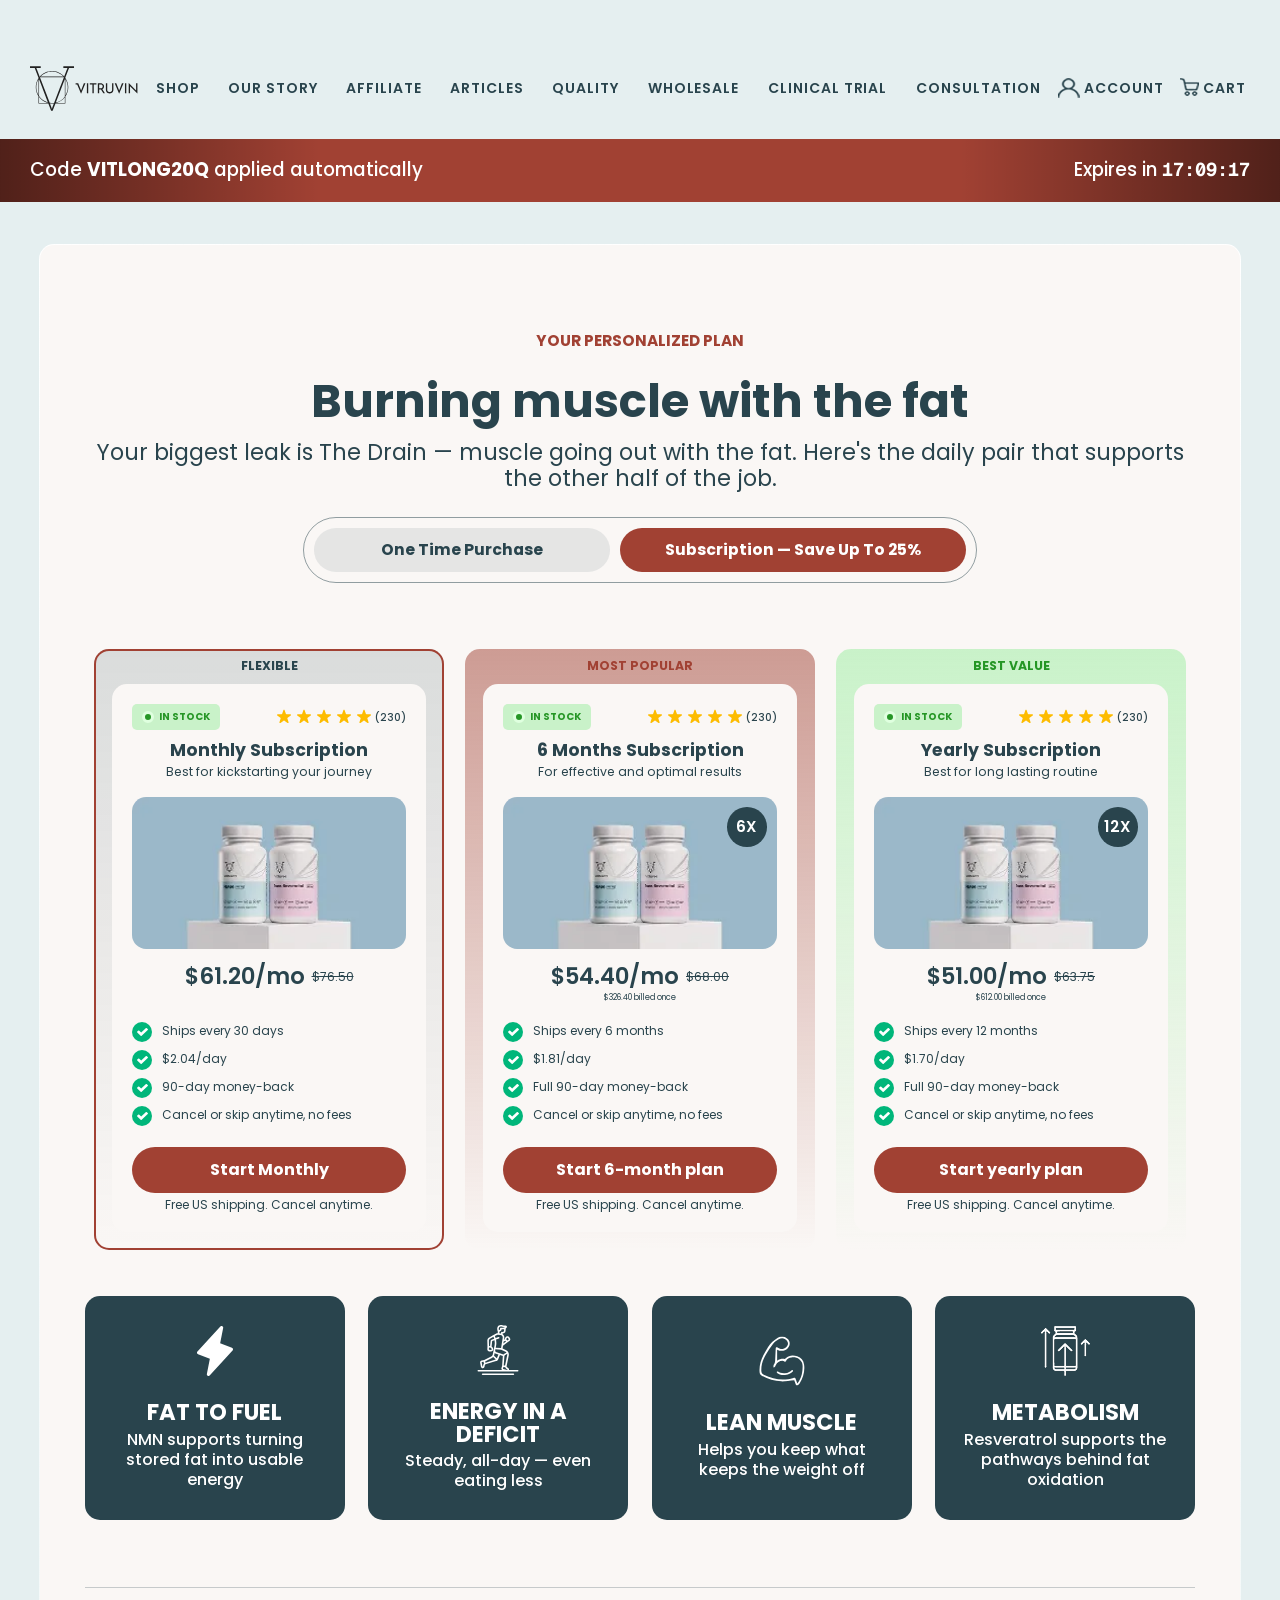
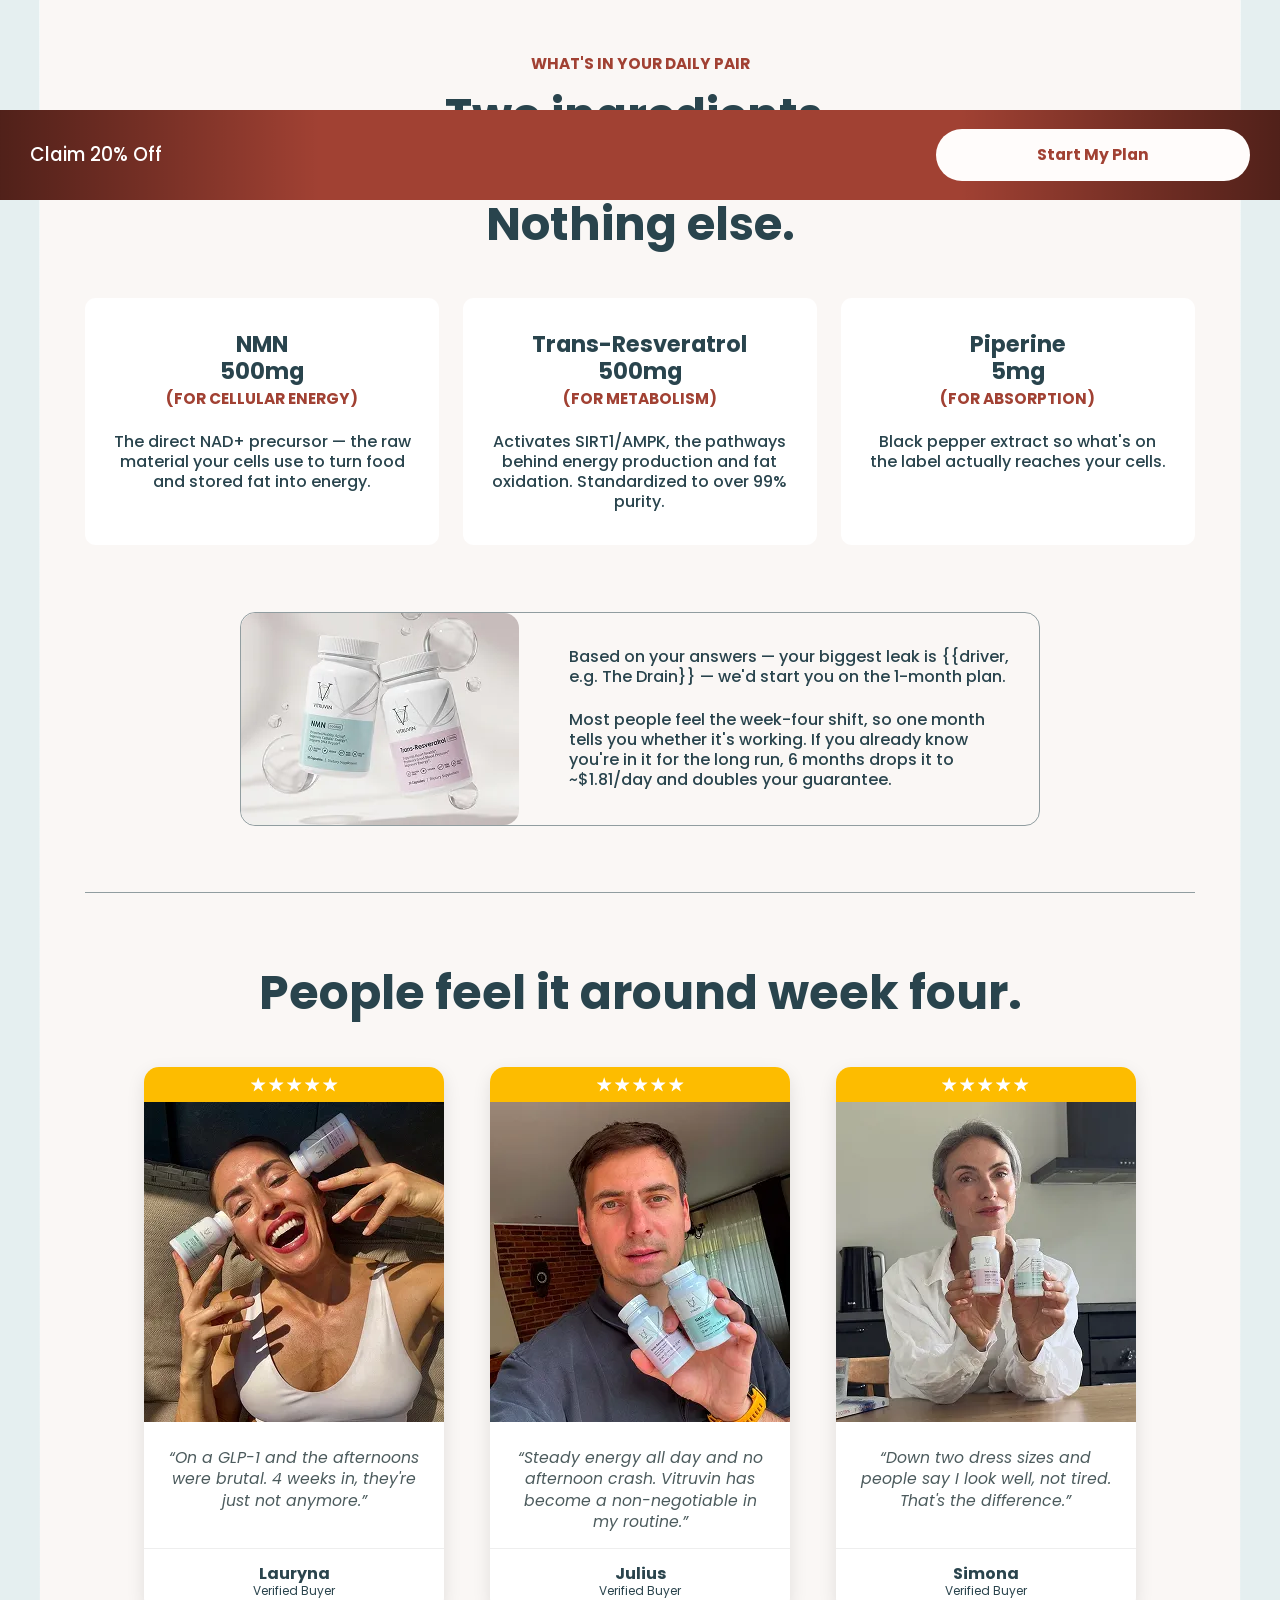
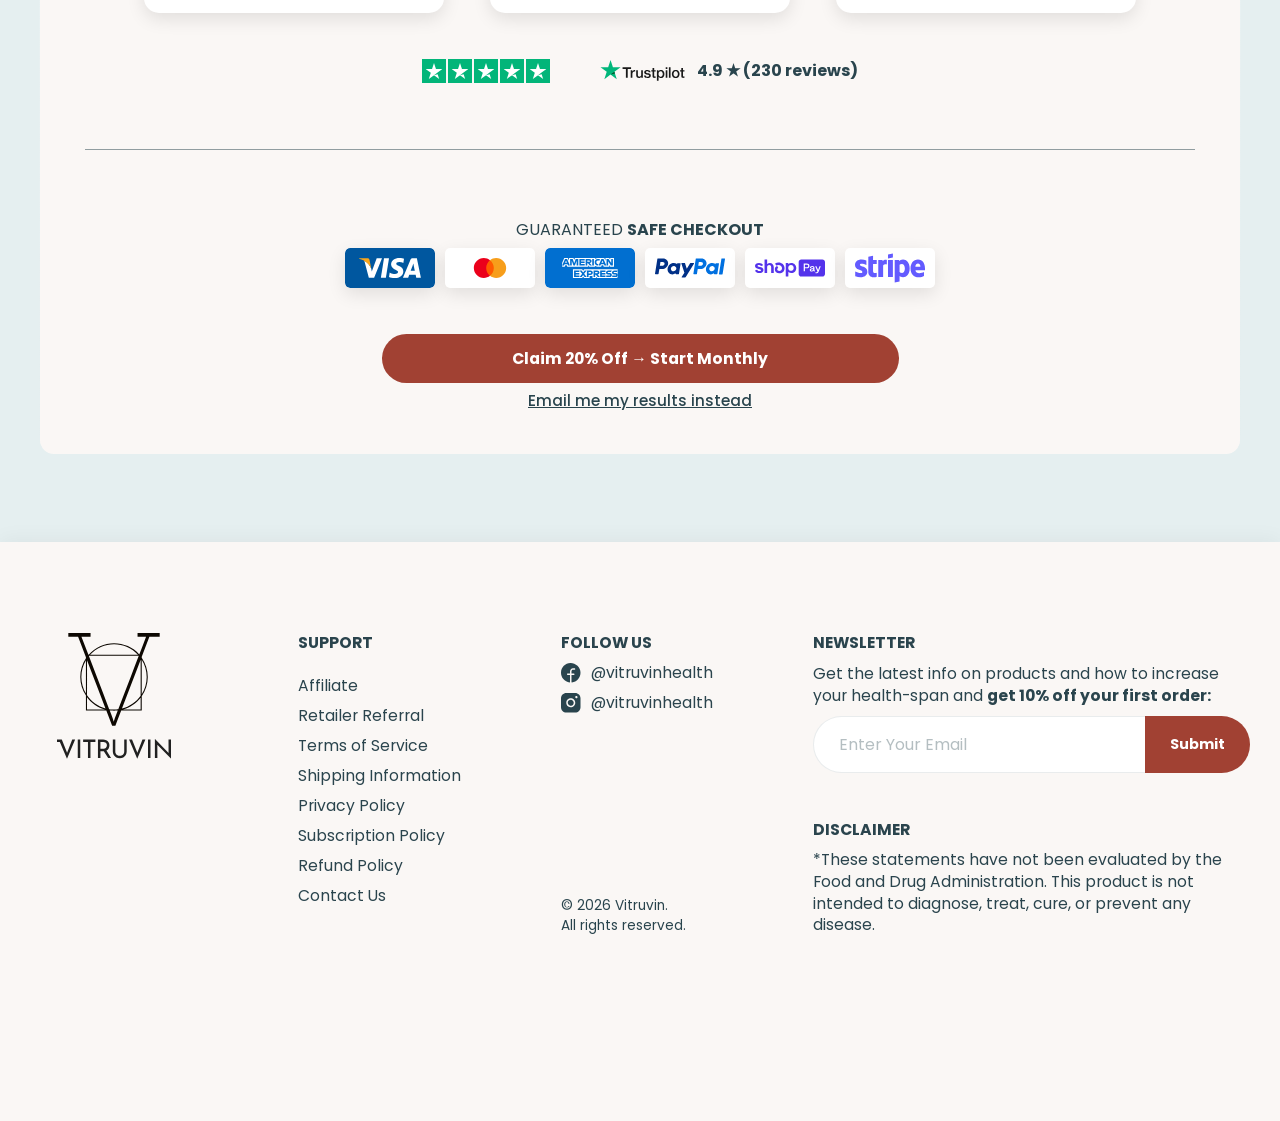
==== commit c692f9f3: "Add files via upload" ====
--- a/product.html
+++ b/product.html
@@ -126,9 +126,9 @@
 							<div class="body-hero-products__content">
 								<div class="body-hero-products__items">
 									<div class="body-hero-products__item" data-filter-content="one-time">
-										<div class="body-hero-products__columns">
+										<div class="body-hero-products__columns" data-product-choose>
 
-											<div class="body-hero-products__column body-hero-products__column-one-time">
+											<div class="body-hero-products__column body-hero-products__column-one-time _active" data-product-choose-item>
 												<div class="body-hero-products__label">
 													ONE TIME PURCHASE
 												</div>
@@ -268,8 +268,8 @@
 										</div>
 									</div>
 									<div class="body-hero-products__item _show" data-filter-content="subscription">
-										<div class="body-hero-products__columns">
-											<div class="body-hero-products__column body-hero-products__column-flexible">
+										<div class="body-hero-products__columns" data-product-choose>
+											<div class="body-hero-products__column body-hero-products__column-flexible _active" data-product-choose-item>
 												<div class="body-hero-products__label">
 													FLEXIBLE
 												</div>
@@ -405,7 +405,7 @@
 													</div>
 												</div>
 											</div>
-											<div class="body-hero-products__column body-hero-products__column-popular">
+											<div class="body-hero-products__column body-hero-products__column-popular" data-product-choose-item>
 												<div class="body-hero-products__label">
 													MOST POPULAR
 												</div>
@@ -545,7 +545,7 @@
 													</div>
 												</div>
 											</div>
-											<div class="body-hero-products__column body-hero-products__column-best">
+											<div class="body-hero-products__column body-hero-products__column-best" data-product-choose-item>
 												<div class="body-hero-products__label">
 													BEST VALUE
 												</div>
--- a/css/main-styles.css
+++ b/css/main-styles.css
@@ -240,20 +240,19 @@
     opacity: 0;
   }
 }
+[data-quize] {
+  scroll-margin-top: 20px;
+}
+
 .header {
   background: #29444d;
-  padding: 70px 0 30px;
   border-bottom: 1px solid #fff;
-}
-@media (min-width: 480px) {
-  .header {
-    padding: 30px 0;
-  }
+  padding: 30px 0;
 }
 .header__logo {
   color: #fff;
 }
-@media (max-width: 480px) {
+@media (max-width: 767.98px) {
   .header__logo {
     display: -webkit-box;
     display: -ms-flexbox;
@@ -267,8 +266,8 @@
   }
 }
 .header__logo svg {
-  width: 144px;
-  height: 60px;
+  width: 108px;
+  height: 45px;
   display: -webkit-box;
   display: -ms-flexbox;
   display: flex;
@@ -280,8 +279,27 @@
           justify-content: center;
 }
 .header__logo svg svg {
-  width: 144px;
-  height: 60px;
+  width: 108px;
+  height: 45px;
+}
+@media (min-width: 767.98px) {
+  .header__logo svg {
+    width: 144px;
+    height: 60px;
+    display: -webkit-box;
+    display: -ms-flexbox;
+    display: flex;
+    -webkit-box-align: center;
+        -ms-flex-align: center;
+            align-items: center;
+    -webkit-box-pack: center;
+        -ms-flex-pack: center;
+            justify-content: center;
+  }
+  .header__logo svg svg {
+    width: 144px;
+    height: 60px;
+  }
 }
 
 .hero {
@@ -379,7 +397,7 @@
 .hero__back-05 {
   width: 100%;
   display: block;
-  background: url(../img/hero/hero-back.webp) center top/cover no-repeat;
+  background: url(../img/hero/hero-back.webp) center/cover no-repeat;
 }
 @media (min-width: 768.98px) {
   .hero__back-05 {
@@ -395,7 +413,7 @@
 }
 @media (max-width: 767.98px) {
   .hero__back-05 {
-    aspect-ratio: 39/25;
+    aspect-ratio: 39/15;
   }
 }
 .hero__back img {
@@ -797,8 +815,8 @@
   display: none;
 }
 .hero-body-quiz-header__item._anim {
-  -webkit-animation: showBlock 0.7s linear forwards;
-          animation: showBlock 0.7s linear forwards;
+  -webkit-animation: showBlock 0.3s linear forwards;
+          animation: showBlock 0.3s linear forwards;
 }
 .hero-body-quiz-header__title {
   font-weight: 700;
@@ -857,8 +875,8 @@
   display: none;
 }
 .hero-body-quiz__item._anim {
-  -webkit-animation: showBlock 0.7s linear forwards;
-          animation: showBlock 0.7s linear forwards;
+  -webkit-animation: showBlock 0.3s linear forwards;
+          animation: showBlock 0.3s linear forwards;
 }
 .hero-body-quiz__question {
   font-weight: 700;
@@ -1621,6 +1639,7 @@
   background-origin: border-box;
   background-clip: padding-box, border-box;
   padding-bottom: 25px;
+  position: relative;
 }
 .form-quize:has(.form-quize__fieldset-alt._active) {
   background: #29444d;
@@ -1657,8 +1676,8 @@
   display: none;
 }
 .form-quize__fieldset._anim {
-  -webkit-animation: showBlock 0.7s linear forwards;
-          animation: showBlock 0.7s linear forwards;
+  -webkit-animation: showBlock 0.3s linear forwards;
+          animation: showBlock 0.3s linear forwards;
 }
 .form-quize__fieldset:has(.form-quize__buttons) {
   margin-bottom: 91px;
@@ -1695,6 +1714,13 @@
 .form-quize__icon {
   margin-inline: auto;
   margin-top: 100px;
+}
+@media (max-width: 1460px) {
+  .form-quize__icon {
+    margin-top: calc(90px + 10 * (100vw - 390px) / 1070);
+  }
+}
+.form-quize__icon {
   margin-bottom: 10px;
 }
 @media (min-width: 767.98px) {
@@ -1737,6 +1763,14 @@
   }
 }
 .form-quize__label-02 {
+  margin-top: 100px;
+}
+@media (max-width: 1460px) {
+  .form-quize__label-02 {
+    margin-top: calc(90px + 10 * (100vw - 390px) / 1070);
+  }
+}
+.form-quize__label-02 {
   margin-bottom: 25px;
 }
 .form-quize__title {
@@ -1755,6 +1789,13 @@
 }
 .form-quize__title-01 {
   margin-top: 100px;
+}
+@media (max-width: 1460px) {
+  .form-quize__title-01 {
+    margin-top: calc(90px + 10 * (100vw - 390px) / 1070);
+  }
+}
+.form-quize__title-01 {
   margin-bottom: 155px;
 }
 @media (max-width: 1460px) {
@@ -1778,7 +1819,7 @@
 }
 @media (max-width: 1460px) {
   .form-quize__title-02 {
-    margin-top: calc(100px + 60 * (100vw - 390px) / 1070);
+    margin-top: calc(90px + 70 * (100vw - 390px) / 1070);
   }
 }
 .form-quize__title-02 {
@@ -1789,6 +1830,13 @@
 }
 .form-quize__title-04 {
   margin-top: 100px;
+}
+@media (max-width: 1460px) {
+  .form-quize__title-04 {
+    margin-top: calc(90px + 10 * (100vw - 390px) / 1070);
+  }
+}
+.form-quize__title-04 {
   margin-bottom: 91px;
 }
 @media (max-width: 1460px) {
@@ -1798,6 +1846,13 @@
 }
 .form-quize__title-05 {
   margin-top: 100px;
+}
+@media (max-width: 1460px) {
+  .form-quize__title-05 {
+    margin-top: calc(90px + 10 * (100vw - 390px) / 1070);
+  }
+}
+.form-quize__title-05 {
   margin-bottom: 10px;
 }
 @media (max-width: 1460px) {
@@ -1807,6 +1862,13 @@
 }
 .form-quize__title-06 {
   margin-top: 100px;
+}
+@media (max-width: 1460px) {
+  .form-quize__title-06 {
+    margin-top: calc(90px + 10 * (100vw - 390px) / 1070);
+  }
+}
+.form-quize__title-06 {
   margin-bottom: 91px;
 }
 @media (max-width: 1460px) {
@@ -1819,7 +1881,7 @@
 }
 @media (max-width: 1460px) {
   .form-quize__title-07 {
-    margin-top: calc(50px + 50 * (100vw - 390px) / 1070);
+    margin-top: calc(90px + 10 * (100vw - 390px) / 1070);
   }
 }
 .form-quize__title-07 {
@@ -1835,7 +1897,7 @@
 }
 @media (max-width: 1460px) {
   .form-quize__title-08 {
-    margin-top: calc(100px + 60 * (100vw - 390px) / 1070);
+    margin-top: calc(90px + 70 * (100vw - 390px) / 1070);
   }
 }
 .form-quize__title-08 {
@@ -1851,7 +1913,7 @@
 }
 @media (max-width: 1460px) {
   .form-quize__title-09 {
-    margin-top: calc(100px + 60 * (100vw - 390px) / 1070);
+    margin-top: calc(90px + 70 * (100vw - 390px) / 1070);
   }
 }
 .form-quize__title-09 {
@@ -1867,7 +1929,7 @@
 }
 @media (max-width: 1460px) {
   .form-quize__title-10 {
-    margin-top: calc(50px + 50 * (100vw - 390px) / 1070);
+    margin-top: calc(90px + 10 * (100vw - 390px) / 1070);
   }
 }
 .form-quize__title-10 {
@@ -1879,11 +1941,11 @@
   }
 }
 .form-quize__title-11 {
-  margin-top: 50px;
+  margin-top: 100px;
 }
 @media (max-width: 1460px) {
   .form-quize__title-11 {
-    margin-top: calc(32px + 18 * (100vw - 390px) / 1070);
+    margin-top: calc(90px + 10 * (100vw - 390px) / 1070);
   }
 }
 .form-quize__title-11 {
@@ -1902,6 +1964,13 @@
 }
 .form-quize__title-12 {
   margin-top: 100px;
+}
+@media (max-width: 1460px) {
+  .form-quize__title-12 {
+    margin-top: calc(90px + 10 * (100vw - 390px) / 1070);
+  }
+}
+.form-quize__title-12 {
   margin-bottom: 123px;
 }
 @media (max-width: 1460px) {
@@ -1922,6 +1991,13 @@
 }
 .form-quize__title-13 {
   margin-top: 100px;
+}
+@media (max-width: 1460px) {
+  .form-quize__title-13 {
+    margin-top: calc(90px + 10 * (100vw - 390px) / 1070);
+  }
+}
+.form-quize__title-13 {
   margin-bottom: 123px;
 }
 @media (max-width: 1460px) {
@@ -1949,11 +2025,11 @@
   margin-inline: auto;
 }
 .form-quize__title-15 {
-  margin-top: 50px;
+  margin-top: 100px;
 }
 @media (max-width: 1460px) {
   .form-quize__title-15 {
-    margin-top: calc(23px + 27 * (100vw - 390px) / 1070);
+    margin-top: calc(90px + 10 * (100vw - 390px) / 1070);
   }
 }
 .form-quize__title-15 {
@@ -1969,7 +2045,7 @@
 }
 @media (max-width: 1460px) {
   .form-quize__title-16 {
-    margin-top: calc(100px + 60 * (100vw - 390px) / 1070);
+    margin-top: calc(90px + 70 * (100vw - 390px) / 1070);
   }
 }
 .form-quize__title-16 {
@@ -1980,7 +2056,7 @@
 }
 @media (max-width: 1460px) {
   .form-quize__title-17 {
-    margin-top: calc(75px + 25 * (100vw - 390px) / 1070);
+    margin-top: calc(90px + 10 * (100vw - 390px) / 1070);
   }
 }
 .form-quize__title-17 {
@@ -1988,6 +2064,13 @@
 }
 .form-quize__title-18 {
   margin-top: 100px;
+}
+@media (max-width: 1460px) {
+  .form-quize__title-18 {
+    margin-top: calc(90px + 10 * (100vw - 390px) / 1070);
+  }
+}
+.form-quize__title-18 {
   margin-bottom: 50px;
 }
 @media (max-width: 1460px) {
@@ -2020,11 +2103,11 @@
   }
 }
 .form-quize__title-20 {
-  margin-top: 50px;
+  margin-top: 100px;
 }
 @media (max-width: 1460px) {
   .form-quize__title-20 {
-    margin-top: calc(20px + 30 * (100vw - 390px) / 1070);
+    margin-top: calc(90px + 10 * (100vw - 390px) / 1070);
   }
 }
 .form-quize__title-20 {
@@ -2044,11 +2127,11 @@
   }
 }
 .form-quize__title-21 {
-  margin-top: 50px;
+  margin-top: 100px;
 }
 @media (max-width: 1460px) {
   .form-quize__title-21 {
-    margin-top: calc(20px + 30 * (100vw - 390px) / 1070);
+    margin-top: calc(90px + 10 * (100vw - 390px) / 1070);
   }
 }
 .form-quize__title-21 {
@@ -2079,11 +2162,11 @@
   margin-inline: auto;
 }
 .form-quize__title-22 {
-  margin-top: 50px;
+  margin-top: 100px;
 }
 @media (max-width: 1460px) {
   .form-quize__title-22 {
-    margin-top: calc(20px + 30 * (100vw - 390px) / 1070);
+    margin-top: calc(90px + 10 * (100vw - 390px) / 1070);
   }
 }
 .form-quize__title-22 {
@@ -2114,11 +2197,11 @@
   margin-inline: auto;
 }
 .form-quize__title-23 {
-  margin-top: 50px;
+  margin-top: 100px;
 }
 @media (max-width: 1460px) {
   .form-quize__title-23 {
-    margin-top: calc(20px + 30 * (100vw - 390px) / 1070);
+    margin-top: calc(90px + 10 * (100vw - 390px) / 1070);
   }
 }
 .form-quize__title-23 {
@@ -2149,11 +2232,11 @@
   margin-inline: auto;
 }
 .form-quize__title-24 {
-  margin-top: 50px;
+  margin-top: 100px;
 }
 @media (max-width: 1460px) {
   .form-quize__title-24 {
-    margin-top: calc(20px + 30 * (100vw - 390px) / 1070);
+    margin-top: calc(90px + 10 * (100vw - 390px) / 1070);
   }
 }
 .form-quize__title-24 {
@@ -2711,7 +2794,14 @@
   }
 }
 .params-form-quize__items {
-  margin-top: 160px;
+  margin-top: 100px;
+}
+@media (max-width: 1460px) {
+  .params-form-quize__items {
+    margin-top: calc(90px + 10 * (100vw - 390px) / 1070);
+  }
+}
+.params-form-quize__items {
   margin-bottom: 25px;
 }
 .params-form-quize__item:not(:last-child) {
@@ -5104,13 +5194,13 @@
   display: none;
 }
 .body-hero-products__item {
-  -webkit-animation: showBlock 0.7s linear forwards;
-          animation: showBlock 0.7s linear forwards;
+  -webkit-animation: showBlock 0.3s linear forwards;
+          animation: showBlock 0.3s linear forwards;
 }
 .body-hero-products__columns {
   display: grid;
   grid-template-columns: repeat(auto-fit, minmax(290px, 350px));
-  gap: 25px;
+  gap: 21px;
   -webkit-box-pack: center;
       -ms-flex-pack: center;
           justify-content: center;
@@ -5143,9 +5233,15 @@
   -webkit-box-direction: normal;
       -ms-flex-direction: column;
           flex-direction: column;
+  -webkit-transition: all 0.3s ease 0s;
+  transition: all 0.3s ease 0s;
+  cursor: pointer;
+}
+.body-hero-products__column._active {
+  -webkit-box-shadow: inset 0 0 0 2px #a14133;
+          box-shadow: inset 0 0 0 2px #a14133;
 }
 .body-hero-products__column-flexible {
-  border: 2px solid #a14133;
   background: -webkit-gradient(linear, left top, left bottom, from(rgba(41, 68, 77, 0.15)), to(rgba(250, 247, 245, 0)));
   background: linear-gradient(180deg, rgba(41, 68, 77, 0.15) 0%, rgba(250, 247, 245, 0) 100%);
 }
@@ -6248,7 +6344,7 @@
 }
 .sticky-cta {
   position: fixed;
-  bottom: 0;
+  bottom: -2px;
   left: 0;
   width: 100%;
   z-index: 150;
@@ -6331,4 +6427,47 @@
     width: 100%;
     padding-inline: 30px;
   }
+}
+
+.back-button {
+  display: -webkit-box;
+  display: -ms-flexbox;
+  display: flex;
+  -webkit-box-align: center;
+      -ms-flex-align: center;
+          align-items: center;
+  gap: 4px;
+  color: #29444d;
+  background: #ced7d8;
+  font-weight: 600;
+  padding: 10px 15px;
+  border-radius: 100px;
+  position: absolute;
+  font-size: 16px;
+}
+@media (max-width: 1460px) {
+  .back-button {
+    font-size: calc(12px + 4 * (100vw - 390px) / 1070);
+  }
+}
+.back-button {
+  top: 25px;
+  left: 15px;
+}
+.back-button__icon {
+  width: 6px;
+  height: 6px;
+  display: -webkit-box;
+  display: -ms-flexbox;
+  display: flex;
+  -webkit-box-align: center;
+      -ms-flex-align: center;
+          align-items: center;
+  -webkit-box-pack: center;
+      -ms-flex-pack: center;
+          justify-content: center;
+}
+.back-button__icon svg {
+  width: 6px;
+  height: 6px;
 }
